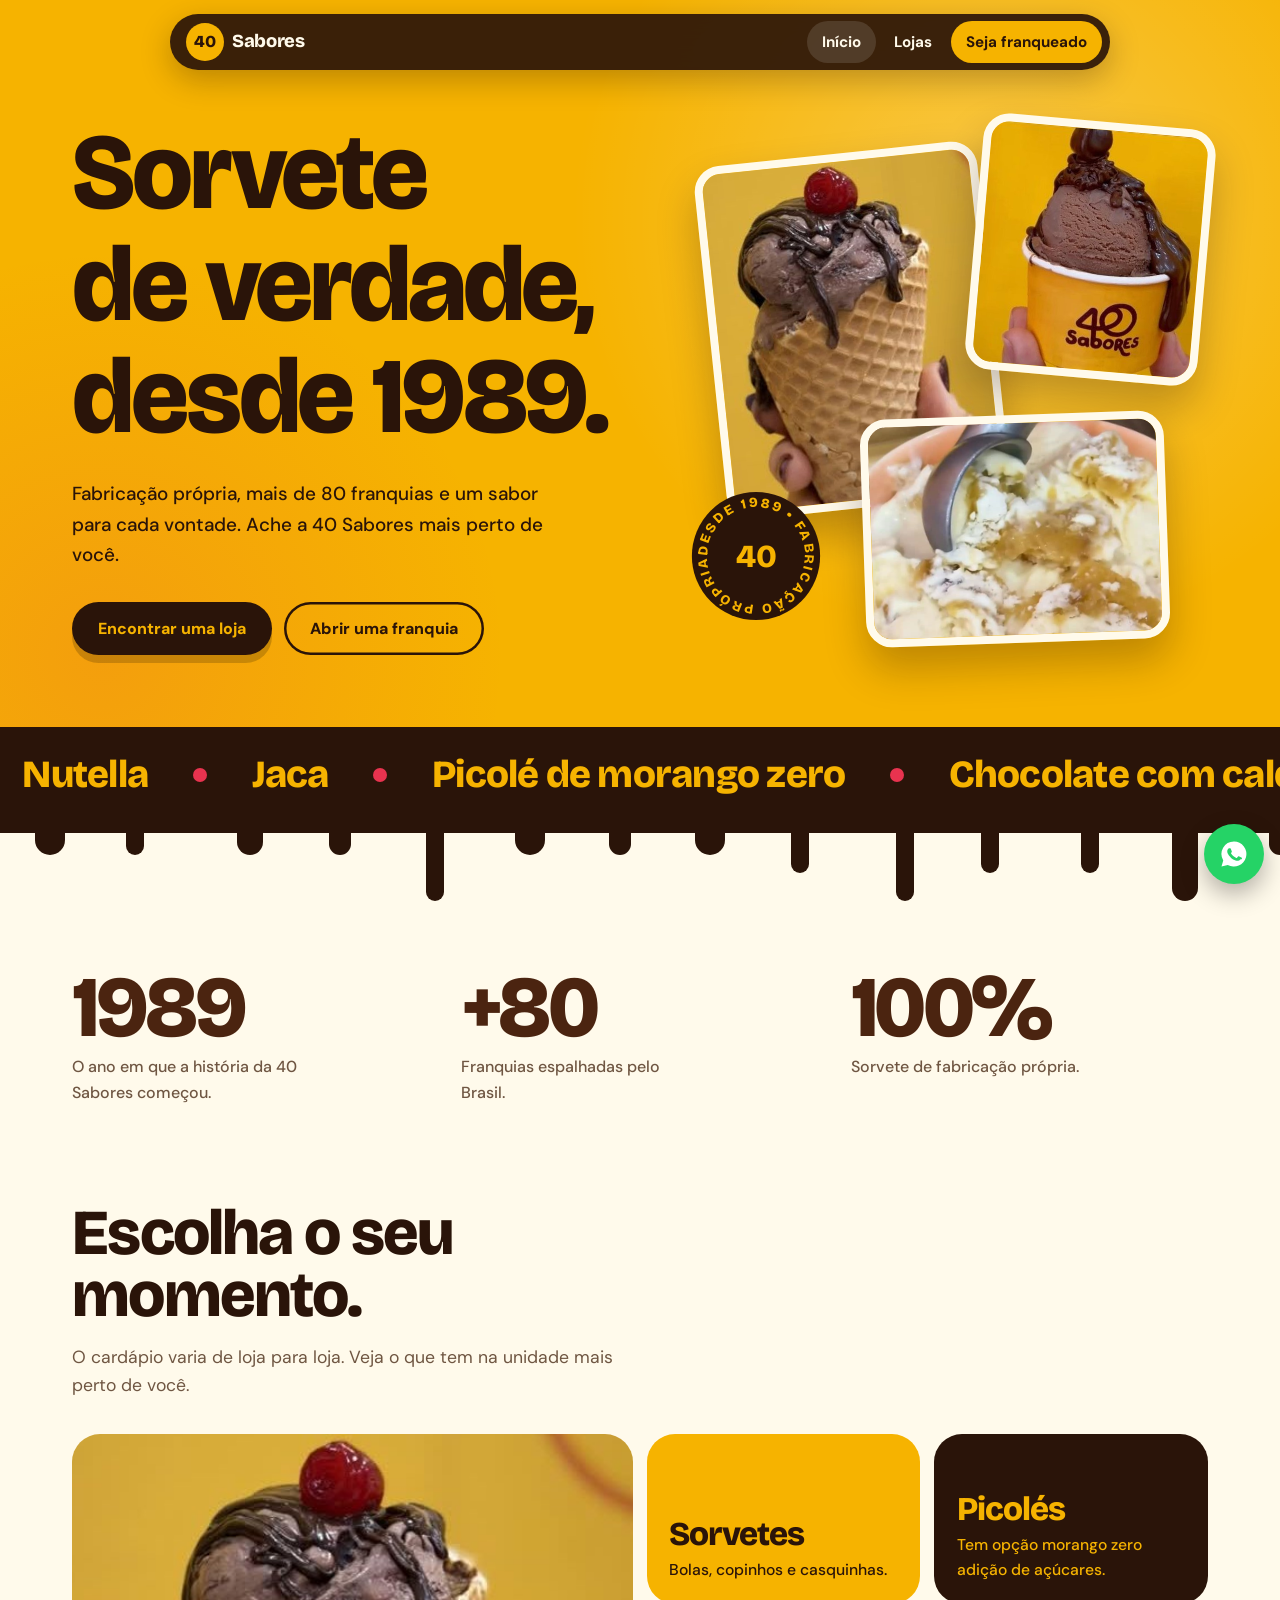
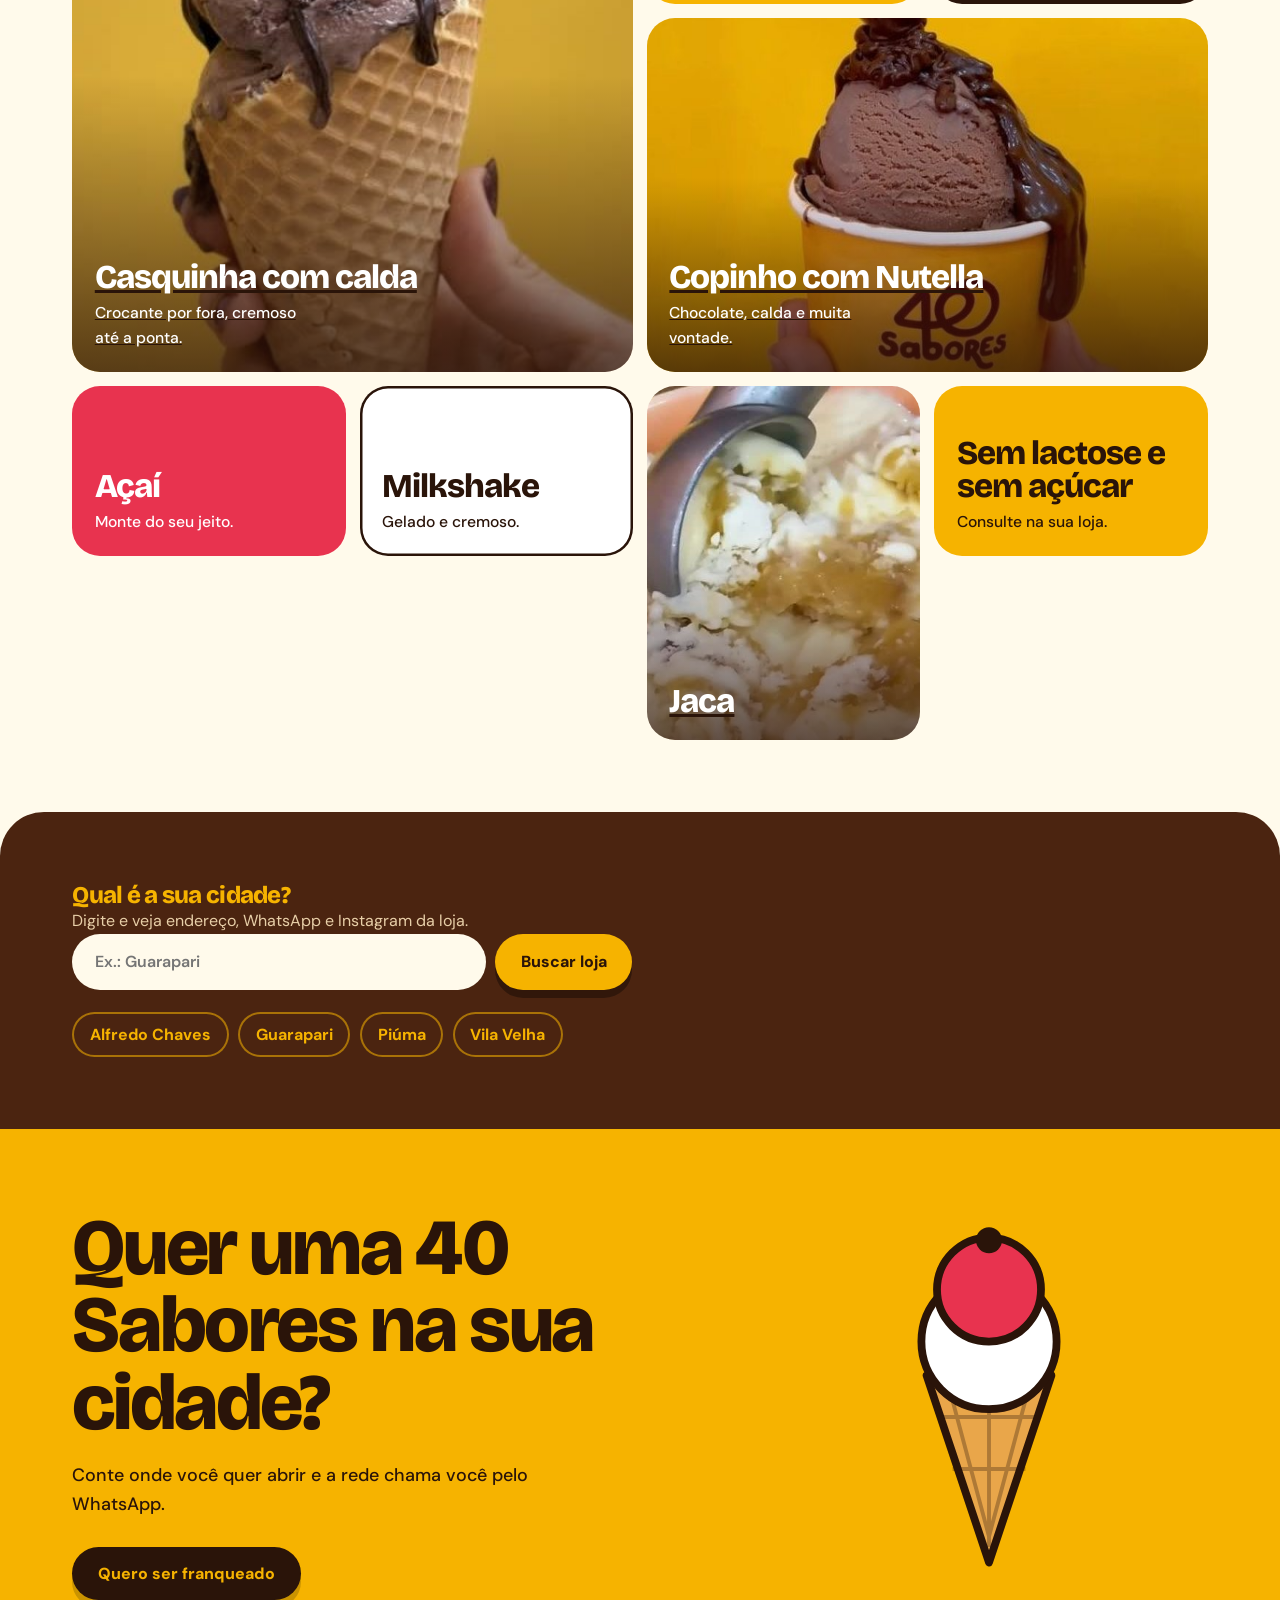
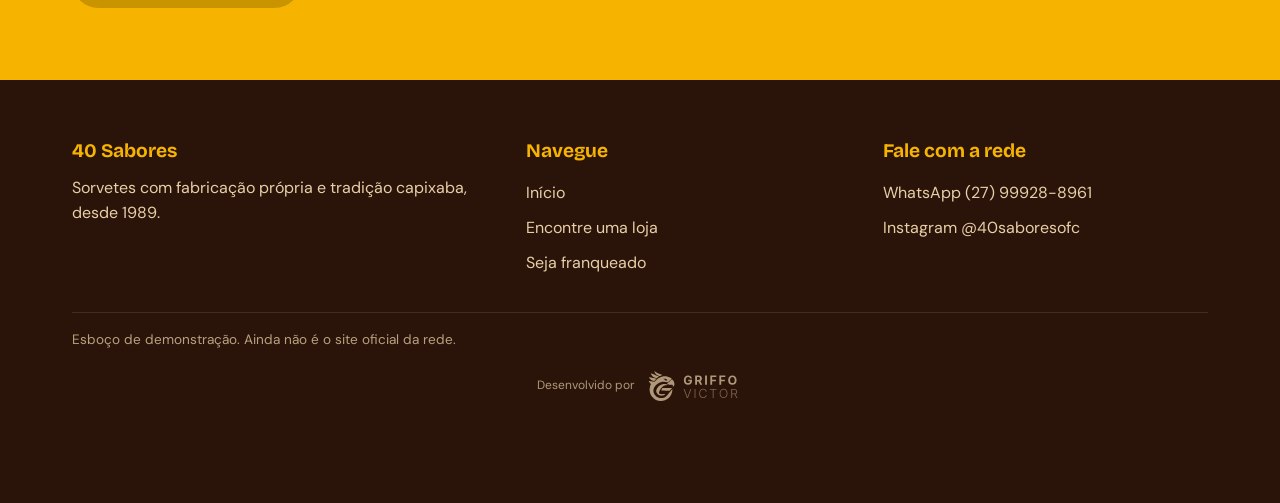
==== index.html @ 22e18270 "Add files via upload" ====
<!DOCTYPE html><html lang="pt-BR"><head><meta charset="utf-8"><meta name="viewport" content="width=device-width,initial-scale=1">
<title>40 Sabores — sorvete de verdade, desde 1989</title><meta name="description" content="40 Sabores: sorvete, picolé, açaí e milkshake com fabricação própria desde 1989. Mais de 80 franquias. Encontre a loja mais perto.">
<link rel="preconnect" href="https://fonts.googleapis.com"><link rel="preconnect" href="https://fonts.gstatic.com" crossorigin>
<link href="https://fonts.googleapis.com/css2?family=Bricolage+Grotesque:opsz,wght@12..96,700;12..96,800&family=DM+Sans:wght@400;500;700;800&display=swap" rel="stylesheet">
<link rel="stylesheet" href="estilo.css"></head><body>
<main>
<section class="hero"><div class="wrap">
 <div>
  <h1><span class="l"><span>Sorvete</span></span><span class="l"><span>de verdade,</span></span><span class="l"><span>desde 1989.</span></span></h1>
  <p class="l-sub">Fabricação própria, mais de 80 franquias e um sabor para cada vontade. Ache a 40 Sabores mais perto de você.</p>
  <div class="bt"><a class="btn b-esc" href="lojas.html">Encontrar uma loja</a><a class="btn b-lin" href="franqueado.html">Abrir uma franquia</a></div>
 </div>
 <div class="pilha">
  <figure class="pf pf1"><img src="foto-casquinha.jpg" alt="Casquinha com sorvete de chocolate, calda e cereja"></figure>
  <figure class="pf pf2"><img src="foto-copo.jpg" alt="Copinho 40 Sabores com sorvete de chocolate e calda" style="object-position:40% 50%"></figure>
  <figure class="pf pf3"><img src="foto-jaca.jpg" alt="Sorvete cremoso de jaca sendo servido"></figure>
  <div class="selo" aria-hidden="true"><svg viewBox="0 0 140 140"><defs><path id="c" d="M70 70m-52 0a52 52 0 1 1 104 0a52 52 0 1 1 -104 0"/></defs><circle cx="70" cy="70" r="68" fill="#2A1409"/><text font-family="Bricolage Grotesque,Arial Black,sans-serif" font-weight="800" font-size="14.5" fill="#F6B300" letter-spacing="2.2"><textPath href="#c">DESDE 1989 • FABRICAÇÃO PRÓPRIA •</textPath></text><text x="70" y="82" text-anchor="middle" font-family="Bricolage Grotesque,Arial Black,sans-serif" font-weight="800" font-size="34" fill="#F6B300">40</text></svg></div>
 </div>
</div></section>
<div class="faixa" aria-label="Alguns sabores e produtos"><div class="trilho" id="trilho"></div></div>
<div class="calda" aria-hidden="true"><svg viewBox="0 0 1440 96" preserveAspectRatio="xMidYMin slice"><rect width="1440" height="12" fill="#2A1409"/><g class="g" style="--i:0"><path d="M27 0h26v39a13 13 0 0 1 -26 0z" fill="#2A1409"/></g><g class="g" style="--i:1"><path d="M115 0h30v19a15 15 0 0 1 -30 0z" fill="#2A1409"/></g><g class="g" style="--i:2"><path d="M206 0h18v25a9 9 0 0 1 -18 0z" fill="#2A1409"/></g><g class="g" style="--i:3"><path d="M317 0h26v21a13 13 0 0 1 -26 0z" fill="#2A1409"/></g><g class="g" style="--i:4"><path d="M409 0h22v23a11 11 0 0 1 -22 0z" fill="#2A1409"/></g><g class="g" style="--i:0"><path d="M506 0h18v71a9 9 0 0 1 -18 0z" fill="#2A1409"/></g><g class="g" style="--i:1"><path d="M595 0h30v19a15 15 0 0 1 -30 0z" fill="#2A1409"/></g><g class="g" style="--i:2"><path d="M689 0h22v23a11 11 0 0 1 -22 0z" fill="#2A1409"/></g><g class="g" style="--i:3"><path d="M775 0h30v19a15 15 0 0 1 -30 0z" fill="#2A1409"/></g><g class="g" style="--i:4"><path d="M871 0h18v43a9 9 0 0 1 -18 0z" fill="#2A1409"/></g><g class="g" style="--i:0"><path d="M976 0h18v71a9 9 0 0 1 -18 0z" fill="#2A1409"/></g><g class="g" style="--i:1"><path d="M1061 0h18v43a9 9 0 0 1 -18 0z" fill="#2A1409"/></g><g class="g" style="--i:2"><path d="M1161 0h18v43a9 9 0 0 1 -18 0z" fill="#2A1409"/></g><g class="g" style="--i:3"><path d="M1252 0h26v67a13 13 0 0 1 -26 0z" fill="#2A1409"/></g><g class="g" style="--i:4"><path d="M1349 0h22v23a11 11 0 0 1 -22 0z" fill="#2A1409"/></g></svg></div>

<section class="numeros"><div class="wrap">
 <div class="num"><b>1989</b><p>O ano em que a história da 40 Sabores começou.</p></div>
 <div class="num"><b data-n="80" data-pre="+">+80</b><p>Franquias espalhadas pelo Brasil.</p></div>
 <div class="num"><b>100%</b><p>Sorvete de fabricação própria.</p></div>
</div></section>

<section class="sec"><div class="wrap"><h2>Escolha o seu momento.</h2><p class="intro">O cardápio varia de loja para loja. Veja o que tem na unidade mais perto de você.</p>
 <div class="mosaico">
  <a class="t t-a foto" href="lojas.html"><img src="foto-casquinha.jpg" alt="" loading="lazy"><h3>Casquinha com calda</h3><p>Crocante por fora, cremoso até a ponta.</p></a>
  <div class="t t-b"><h3>Sorvetes</h3><p>Bolas, copinhos e casquinhas.</p></div>
  <div class="t t-c"><h3>Picolés</h3><p>Tem opção morango zero adição de açúcares.</p></div>
  <a class="t t-d foto" href="lojas.html"><img src="foto-copo.jpg" alt="" loading="lazy" style="object-position:50% 60%"><h3>Copinho com Nutella</h3><p>Chocolate, calda e muita vontade.</p></a>
  <div class="t t-e"><h3>Açaí</h3><p>Monte do seu jeito.</p></div>
  <div class="t t-f"><h3>Milkshake</h3><p>Gelado e cremoso.</p></div>
  <a class="t t-g foto" href="lojas.html"><img src="foto-jaca.jpg" alt="" loading="lazy"><h3>Jaca</h3></a>
  <div class="t t-b"><h3>Sem lactose e sem açúcar</h3><p>Consulte na sua loja.</p></div>
 </div></div></section>

<section class="cidade"><div class="wrap"><h2>Qual é a sua cidade?</h2><p class="intro">Digite e veja endereço, WhatsApp e Instagram da loja.</p>
 <form class="busca" action="lojas.html" role="search"><label class="sr" for="q">Cidade</label><input id="q" name="q" type="search" placeholder="Ex.: Guarapari" autocomplete="off"><button class="btn b-gema" type="submit">Buscar loja</button></form>
 <div class="chips" id="chips"></div></div></section>

<section class="franq"><div class="wrap">
 <div><h2>Quer uma 40 Sabores na sua cidade?</h2><p>Conte onde você quer abrir e a rede chama você pelo WhatsApp.</p><a class="btn b-esc" href="franqueado.html">Quero ser franqueado</a></div>
 <div class="cone" id="cone"></div>
</div></section>
</main>
<script src="comum.js"></script><script>
montarLayout("inicio");efeitosHome();
const tr=document.getElementById("trilho");const bloco=SABORES.map(s=>"<span>"+s+"</span>").join("");tr.innerHTML=bloco+bloco;
document.getElementById("chips").innerHTML=[...new Set(LOJAS.map(l=>l.cidade))].map(c=>'<a href="lojas.html?q='+encodeURIComponent(c)+'">'+c+'</a>').join("");
document.getElementById("cone").innerHTML=CONE;
</script></body></html>
---- estilo.css ----
:root{--gema:#F6B300;--gema2:#FFD04D;--calda:#2A1409;--choc:#4B2410;--leite:#FFFAEB;--morango:#E8334F;--suave:#6f5642;--r:28px;
 --disp:"Bricolage Grotesque","Arial Black","Segoe UI",system-ui,sans-serif;--txt:"DM Sans","Segoe UI",system-ui,sans-serif}
*{box-sizing:border-box;margin:0;padding:0}
html{scroll-behavior:smooth}
body{font-family:var(--txt);color:var(--calda);background:var(--leite);line-height:1.6;-webkit-font-smoothing:antialiased;overflow-x:hidden}
img{display:block;max-width:100%}
a{color:inherit}
:focus-visible{outline:3px solid var(--morango);outline-offset:3px;border-radius:8px}
.wrap{max-width:1180px;margin:0 auto;padding:0 1.4rem}
.sr{position:absolute;left:-9999px}
h1,h2,h3{font-family:var(--disp);font-weight:800;line-height:.98;letter-spacing:-.03em}

/* ===== menu flutuante ===== */
.menu{position:fixed;z-index:80;top:14px;left:50%;transform:translateX(-50%);width:min(940px,calc(100% - 24px));
 display:flex;align-items:center;justify-content:space-between;gap:.8rem;padding:.45rem .5rem .45rem 1rem;border-radius:999px;
 background:rgba(42,20,9,.92);backdrop-filter:blur(10px);color:var(--leite);box-shadow:0 10px 30px rgba(42,20,9,.28);
 transition:padding .3s,background .3s,top .3s}
.menu.pequeno{top:8px;background:rgba(42,20,9,.97)}
.logo{display:flex;align-items:center;gap:.5rem;text-decoration:none;font-family:var(--disp);font-weight:800;font-size:1.15rem;letter-spacing:-.02em}
.logo .n{display:grid;place-items:center;width:38px;height:38px;border-radius:50%;background:var(--gema);color:var(--calda);font-size:1.05rem}
.menu nav{display:flex;align-items:center;gap:.2rem}
.menu nav a{text-decoration:none;font-weight:700;font-size:.95rem;padding:.55rem .95rem;border-radius:999px;transition:background .2s}
.menu nav a:hover,.menu nav a.on{background:rgba(255,255,255,.12)}
.menu nav a.cta{background:var(--gema);color:var(--calda)}
.menu nav a.cta:hover{background:var(--gema2)}

/* ===== botões ===== */
.btn{display:inline-flex;align-items:center;justify-content:center;gap:.5rem;min-height:52px;padding:.85rem 1.6rem;border-radius:999px;font-weight:800;text-decoration:none;border:0;cursor:pointer;font:inherit;font-weight:800;transition:transform .2s,box-shadow .2s,background .2s}
.btn:hover{transform:translateY(-3px)}
.b-esc{background:var(--calda);color:var(--gema);box-shadow:0 8px 0 rgba(0,0,0,.18)}
.b-esc:hover{box-shadow:0 11px 0 rgba(0,0,0,.18)}
.b-lin{background:transparent;color:var(--calda);box-shadow:inset 0 0 0 2.5px var(--calda)}
.b-lin:hover{background:var(--calda);color:var(--gema)}
.b-gema{background:var(--gema);color:var(--calda);box-shadow:0 8px 0 rgba(0,0,0,.35)}
.b-zap{background:#25D366;color:#053}

/* ===== hero ===== */
.hero{position:relative;background:var(--gema);padding:7.5rem 0 4.5rem;overflow:hidden;isolation:isolate}
.hero::before{content:"";position:absolute;inset:0;z-index:-1;background:
 radial-gradient(circle at 78% 30%,rgba(255,255,255,.28),transparent 38%),
 radial-gradient(circle at 8% 90%,rgba(232,51,79,.16),transparent 30%)}
.hero .wrap{display:grid;grid-template-columns:1.08fr .92fr;gap:2rem;align-items:center}
.hero h1{font-size:clamp(3rem,8.4vw,7rem);color:var(--calda)}
.hero h1 .l{display:block;overflow:hidden;padding-bottom:.06em}
.hero h1 .l span{display:block;transform:translateY(105%);animation:sobe .9s cubic-bezier(.2,.8,.2,1) forwards}
.hero h1 .l:nth-child(2) span{animation-delay:.12s}.hero h1 .l:nth-child(3) span{animation-delay:.24s}
@keyframes sobe{to{transform:none}}
.hero .l-sub{max-width:30rem;font-size:1.18rem;font-weight:500;margin:1.5rem 0 2rem;opacity:0;animation:surge .8s .7s forwards}
.hero .bt{display:flex;flex-wrap:wrap;gap:.8rem;opacity:0;animation:surge .8s .85s forwards}
@keyframes surge{from{opacity:0;transform:translateY(14px)}to{opacity:1;transform:none}}

.pilha{position:relative;aspect-ratio:1/1.05;width:100%;max-width:520px;margin-inline:auto}
.pf{position:absolute;margin:0;border-radius:26px;overflow:hidden;border:8px solid var(--leite);box-shadow:0 22px 40px rgba(42,20,9,.28);
 transform:translate(calc(var(--px,0)*var(--d)*1px),calc(var(--py,0)*var(--d)*1px)) rotate(var(--rot));animation:flutua 6s ease-in-out infinite;animation-delay:var(--dl)}
.pf img{width:100%;height:100%;object-fit:cover}
.pf1{--rot:-6deg;--d:10;--dl:0s;left:2%;top:6%;width:56%;aspect-ratio:4/5}
.pf2{--rot:5deg;--d:18;--dl:-2s;right:0;top:0;width:46%;aspect-ratio:1/1.1;z-index:2}
.pf3{--rot:-2deg;--d:26;--dl:-4s;right:8%;bottom:2%;width:60%;aspect-ratio:4/3;z-index:3}
@keyframes flutua{0%,100%{margin-top:0}50%{margin-top:-14px}}
.selo{position:absolute;left:-2%;bottom:6%;width:132px;height:132px;z-index:4;animation:gira 18s linear infinite}
.selo svg{width:100%;height:100%}
@keyframes gira{to{transform:rotate(360deg)}}

/* ===== faixa de sabores + calda ===== */
.faixa{position:relative;background:var(--calda);color:var(--gema);overflow:hidden;padding:1.1rem 0;z-index:2}
.trilho{display:flex;width:max-content;animation:corre 32s linear infinite}
.faixa:hover .trilho{animation-play-state:paused}
.trilho span{font-family:var(--disp);font-weight:800;font-size:clamp(1.6rem,3.4vw,2.4rem);letter-spacing:-.02em;white-space:nowrap;padding:0 1.4rem;display:flex;align-items:center;gap:2.8rem}
.trilho span::after{content:"";width:14px;height:14px;border-radius:50%;background:var(--morango);flex:none}
@keyframes corre{to{transform:translateX(-50%)}}
.calda{position:relative;height:96px;margin-top:-2px;z-index:1;overflow:hidden;pointer-events:none}
.calda svg{position:absolute;inset:0;width:100%;height:100%}
.calda .g{transform:translateY(-110%);animation:escorre 1.6s cubic-bezier(.3,.9,.3,1) forwards;animation-delay:calc(var(--i)*.16s + .9s)}
@keyframes escorre{to{transform:none}}

/* ===== números ===== */
.numeros{padding:3.2rem 0 1.5rem}
.numeros .wrap{display:grid;grid-template-columns:repeat(3,1fr);gap:2rem}
.num b{display:block;font-family:var(--disp);font-weight:800;font-size:clamp(3.2rem,7vw,5.4rem);line-height:.9;letter-spacing:-.04em;color:var(--choc)}
.num p{margin-top:.5rem;color:var(--suave);font-weight:500;max-width:15rem}

/* ===== mosaico ===== */
.sec{padding:4.5rem 0}
.sec h2{font-size:clamp(2.2rem,5.2vw,4rem);max-width:15ch}
.sec .intro{max-width:34rem;color:var(--suave);font-size:1.1rem;margin:1rem 0 2.2rem}
.mosaico{display:grid;grid-template-columns:repeat(4,1fr);grid-auto-rows:170px;gap:14px}
.t{position:relative;border-radius:var(--r);overflow:hidden;padding:1.4rem;display:flex;flex-direction:column;justify-content:flex-end;transition:transform .35s cubic-bezier(.2,.8,.2,1)}
.t:hover{transform:translateY(-6px) rotate(-.6deg)}
.t h3{font-size:clamp(1.5rem,2.6vw,2.1rem)}
.t p{font-weight:500;font-size:.98rem;margin-top:.4rem;max-width:20ch}
.t img{position:absolute;inset:0;width:100%;height:100%;object-fit:cover;transition:transform .8s cubic-bezier(.2,.8,.2,1)}
.t:hover img{transform:scale(1.07)}
.t.foto::after{content:"";position:absolute;inset:0;background:linear-gradient(to top,rgba(42,20,9,.72),transparent 55%)}
.t.foto h3,.t.foto p{position:relative;z-index:1;color:#fff}
.t-a{grid-column:span 2;grid-row:span 3}
.t-b{background:var(--gema)}
.t-c{background:var(--calda);color:var(--gema)}
.t-d{grid-column:span 2;grid-row:span 2}
.t-e{background:var(--morango);color:#fff}
.t-f{background:#fff;box-shadow:inset 0 0 0 2.5px var(--calda)}
.t-g{grid-row:span 2}

/* ===== cidade ===== */
.cidade{background:var(--choc);color:var(--leite);border-radius:44px 44px 0 0;padding:4.5rem 0}
.cidade h2{color:var(--gema)}
.cidade .intro{color:#e8cfa8}
.busca{display:flex;gap:.6rem;max-width:560px;flex-wrap:wrap}
.busca input{flex:1;min-width:220px;min-height:56px;border-radius:999px;border:0;padding:0 1.4rem;font:inherit;font-weight:600;background:var(--leite);color:var(--calda)}
.chips{display:flex;flex-wrap:wrap;gap:.6rem;margin-top:1.4rem}
.chips a{text-decoration:none;font-weight:700;padding:.6rem 1.1rem;border-radius:999px;box-shadow:inset 0 0 0 2px rgba(246,179,0,.55);color:var(--gema);transition:background .2s,color .2s}
.chips a:hover{background:var(--gema);color:var(--calda)}

/* ===== franquia ===== */
.franq{background:var(--gema);padding:5rem 0;position:relative;overflow:hidden}
.franq .wrap{display:grid;grid-template-columns:1.2fr .8fr;gap:2.5rem;align-items:center}
.franq h2{font-size:clamp(2.4rem,6.2vw,5rem);max-width:12ch}
.franq p{font-size:1.12rem;max-width:30rem;margin:1.2rem 0 1.8rem;font-weight:500}
.franq .cone{display:grid;place-items:center}
.franq .cone svg{width:min(260px,70%);animation:balanca 5s ease-in-out infinite;transform-origin:50% 100%}
@keyframes balanca{0%,100%{transform:rotate(-5deg)}50%{transform:rotate(5deg)}}

/* ===== páginas internas ===== */
.topo-pg{background:var(--gema);padding:8rem 0 3.5rem;position:relative}
.topo-pg h1{font-size:clamp(2.6rem,7vw,5.4rem);max-width:14ch}
.topo-pg p{margin-top:1rem;font-size:1.12rem;max-width:34rem;font-weight:500}
.lojas{display:grid;grid-template-columns:repeat(auto-fill,minmax(310px,1fr));gap:16px;padding:2.5rem 0 1rem}
.loja{background:#fff;border-radius:var(--r);padding:1.6rem;display:flex;flex-direction:column;gap:.55rem;position:relative;overflow:hidden;box-shadow:0 14px 30px rgba(42,20,9,.08);transition:transform .3s}
.loja:hover{transform:translateY(-5px)}
.loja::before{content:"";position:absolute;left:0;top:0;bottom:0;width:7px;background:var(--gema)}
.loja .cid{font-weight:800;font-size:.9rem;color:var(--morango)}
.loja h3{font-size:1.55rem}
.loja p{color:var(--suave);font-weight:500}
.loja .tag{align-self:flex-start;background:#fff1c2;border-radius:999px;padding:.2rem .8rem;font-size:.85rem;font-weight:700}
.loja .ac{display:flex;gap:.5rem;flex-wrap:wrap;margin-top:auto;padding-top:.8rem}
.loja .btn{min-height:46px;padding:.6rem 1.2rem;box-shadow:none}
.barra{background:var(--leite);position:sticky;top:0;z-index:5}
.vazio{padding:2rem 0;text-align:center;color:var(--suave);font-weight:600}
.nota{color:var(--suave);font-size:.9rem;padding:1rem 0 3rem}
.dois{display:grid;grid-template-columns:.9fr 1.1fr;min-height:100vh}
.dois .esq{background:var(--gema);padding:8rem 2rem 3rem max(1.4rem,calc((100vw - 1180px)/2 + 1.4rem));display:flex;flex-direction:column;justify-content:center}
.dois h1{font-size:clamp(2.6rem,6vw,4.8rem)}
.dois .esq p{margin-top:1.2rem;font-size:1.12rem;max-width:26rem;font-weight:500}
.dois .esq ul{margin-top:1.6rem;list-style:none;display:grid;gap:.6rem;font-weight:700}
.dois .esq li::before{content:"";display:inline-block;width:12px;height:12px;border-radius:50%;background:var(--calda);margin-right:.7rem}
.dois .dir{padding:8rem max(1.4rem,calc((100vw - 1180px)/2 + 1.4rem)) 3rem 3rem;display:flex;align-items:center}
form{display:grid;gap:1.1rem;width:100%;max-width:560px}
label{font-weight:700;font-size:.95rem;display:grid;gap:.4rem}
input,textarea,select{font:inherit;border:2px solid #e6d3a6;border-radius:16px;padding:.8rem 1rem;background:#fff;color:var(--calda);min-height:52px}
input:focus,textarea:focus,select:focus{outline:3px solid var(--gema);border-color:var(--calda)}
.ps{font-size:.9rem;color:var(--suave)}
.erro{color:#b00020;font-weight:700}

/* ===== rodapé ===== */
footer{background:var(--calda);color:#e8cfa8;padding:3.5rem 0 6rem}
footer .cols{display:grid;grid-template-columns:1.3fr 1fr 1fr;gap:2rem}
footer h4{font-family:var(--disp);color:var(--gema);font-size:1.2rem;margin-bottom:.5rem}
footer ul{list-style:none}
footer a{text-decoration:none;display:inline-block;padding:.3rem 0}
footer a:hover{color:var(--gema)}
footer .demo{margin-top:2rem;padding-top:1rem;border-top:1px solid rgba(255,255,255,.14);font-size:.85rem;opacity:.75}
.credito-dev{display:flex;justify-content:center;padding:14px 0 0;--griffo-tinta:#e8cfa8;--griffo-destaque:#e8cfa8}
.credito-dev a{display:inline-flex;align-items:center;gap:12px;font-size:12px;text-decoration:none;opacity:.7;transition:opacity .2s}
.credito-dev a:hover{opacity:1}
.credito-dev svg{display:block;height:32px;width:auto;flex:none}
.zapfix{position:fixed;right:16px;bottom:16px;width:60px;height:60px;border-radius:50%;background:#25D366;display:grid;place-items:center;box-shadow:0 10px 24px rgba(0,0,0,.3);z-index:70;transition:transform .2s}
.zapfix:hover{transform:scale(1.08)}

/* ===== mobile ===== */
@media(max-width:820px){
 .hero{padding:6.5rem 0 3rem}.hero .wrap{grid-template-columns:1fr}
 .pilha{max-width:380px}.selo{width:100px;height:100px}
 .numeros .wrap{grid-template-columns:1fr 1fr}.numeros .num:last-child{grid-column:span 2}
 .mosaico{grid-template-columns:1fr 1fr;grid-auto-rows:150px}.t-a{grid-column:span 2;grid-row:span 2}.t-d{grid-column:span 2;grid-row:span 2}.t-g{grid-row:span 1}
 .franq .wrap{grid-template-columns:1fr}.franq .cone{order:-1}.franq .cone svg{width:120px}
 .dois{grid-template-columns:1fr}.dois .esq{padding:7rem 1.4rem 2rem}.dois .dir{padding:2rem 1.4rem 3rem}
 footer .cols{grid-template-columns:1fr}
 .menu nav a:not(.cta):not(.on){display:none}
 .cidade{border-radius:30px 30px 0 0}
}
@media(prefers-reduced-motion:reduce){
 *,*::before,*::after{animation:none!important;transition:none!important}
 .hero h1 .l span{transform:none}.hero .l-sub,.hero .bt{opacity:1}.calda .g{transform:none}
}
.menu nav a{white-space:nowrap}
@media(max-width:820px){
 .mosaico{grid-auto-rows:minmax(150px,auto)}
 .t{padding:1.1rem}.t h3{font-size:1.35rem}.t p{font-size:.92rem;max-width:none}
 .t-a,.t-d{min-height:300px}.t-g{min-height:170px}
 .menu{padding-left:.7rem}.logo{font-size:1rem}.menu nav a{padding:.5rem .75rem;font-size:.9rem}
}
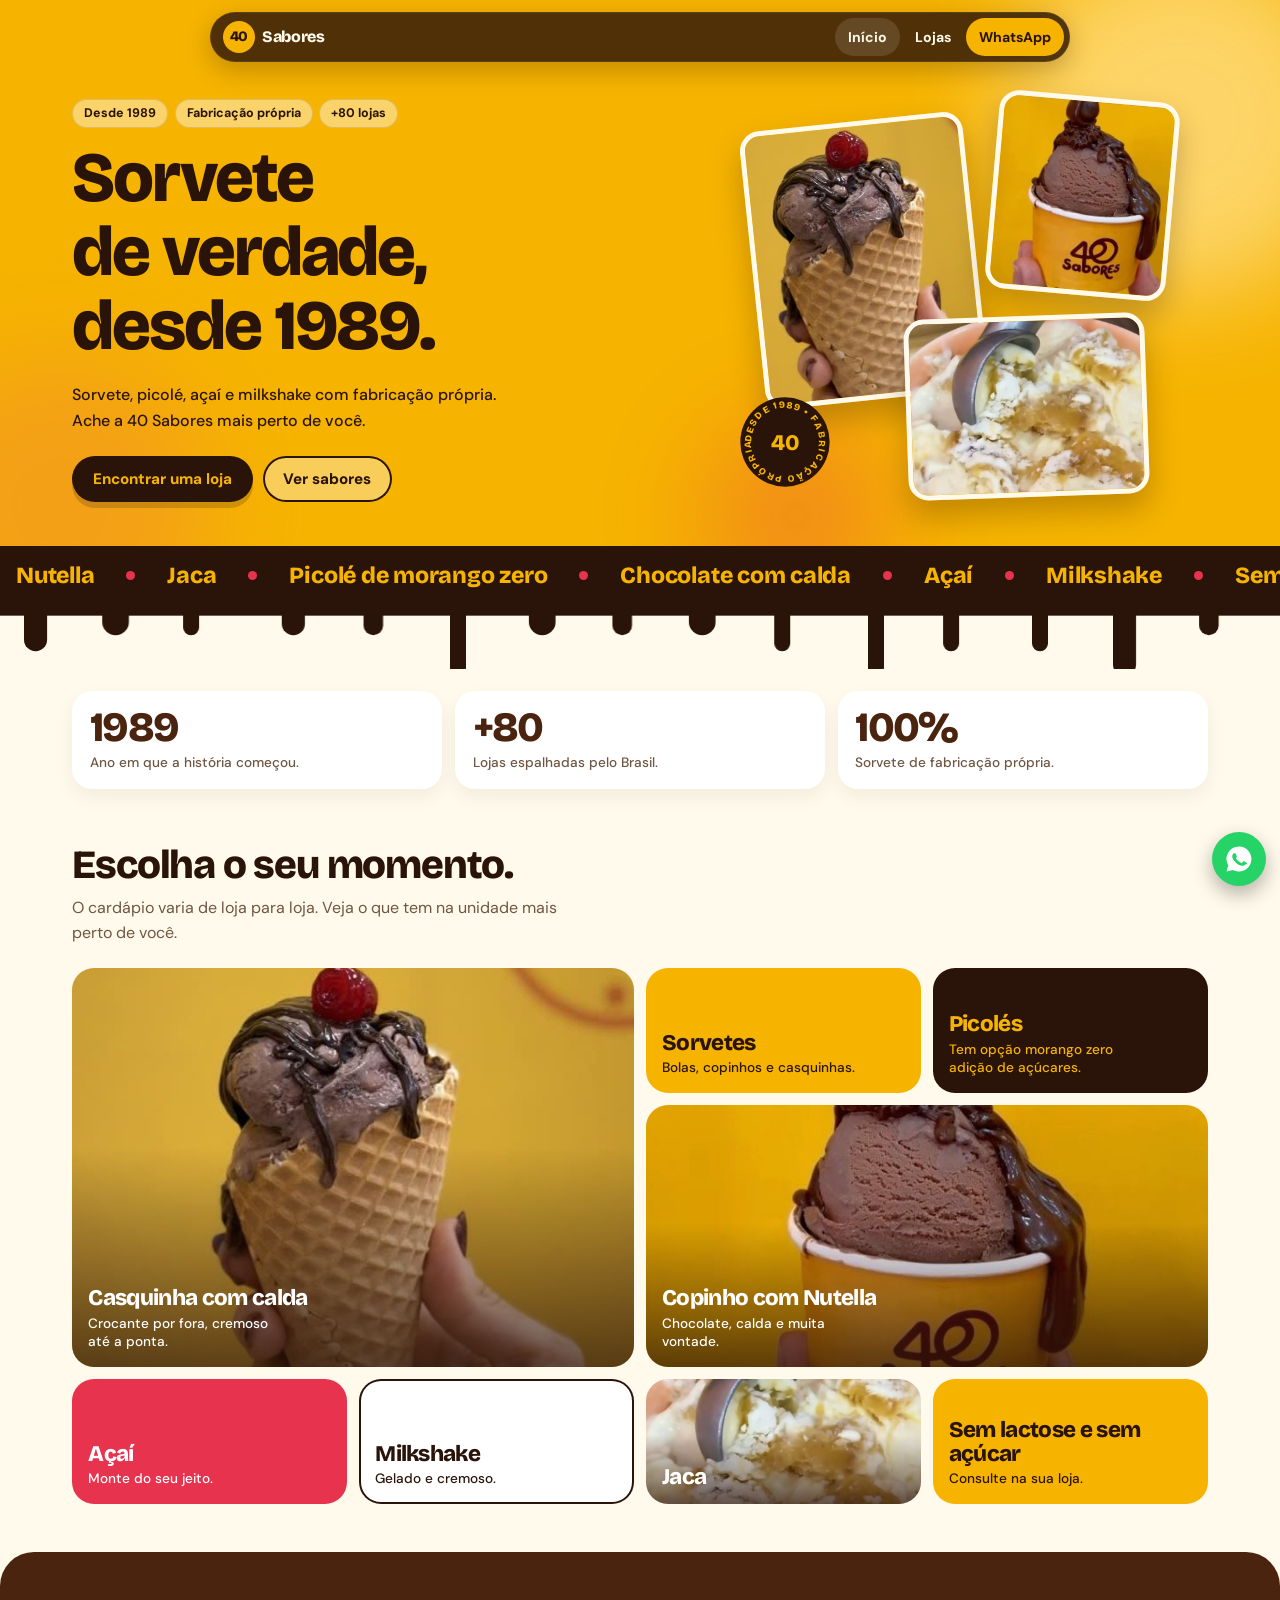
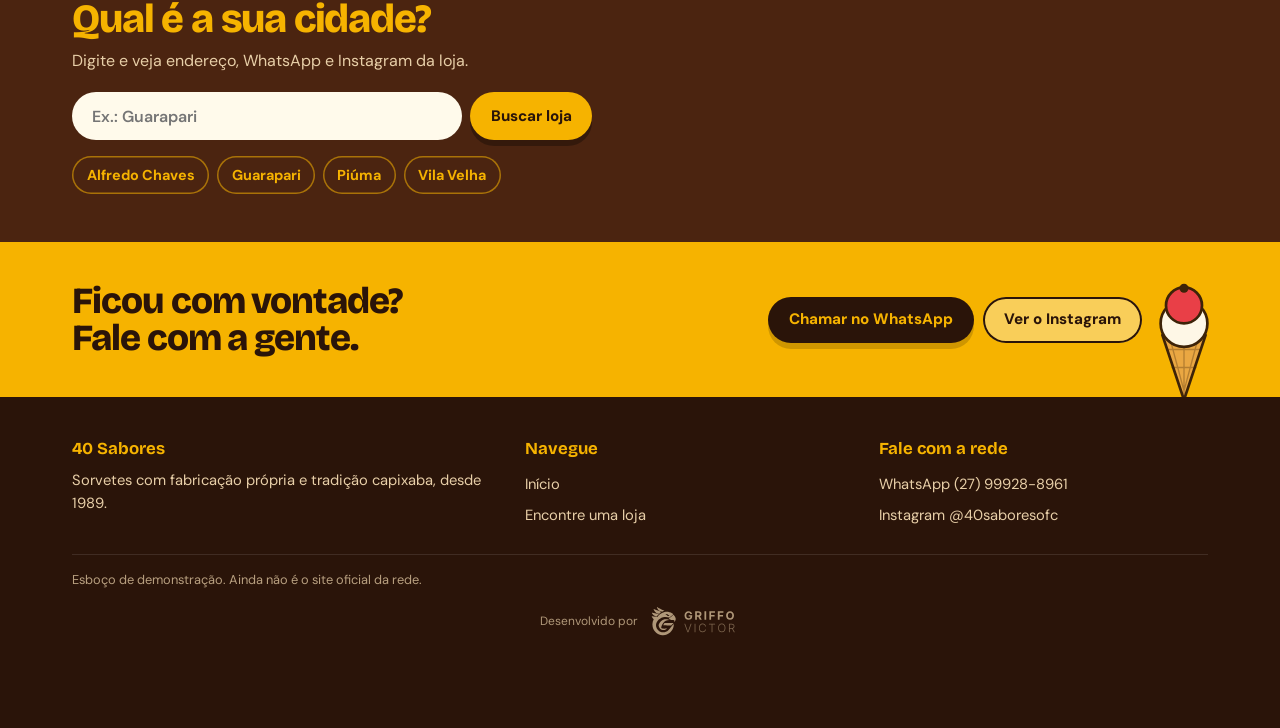
==== commit b82634c8: "Add files via upload" ====
--- a/index.html
+++ b/index.html
@@ -2,13 +2,14 @@
 <title>40 Sabores — sorvete de verdade, desde 1989</title><meta name="description" content="40 Sabores: sorvete, picolé, açaí e milkshake com fabricação própria desde 1989. Mais de 80 franquias. Encontre a loja mais perto.">
 <link rel="preconnect" href="https://fonts.googleapis.com"><link rel="preconnect" href="https://fonts.gstatic.com" crossorigin>
 <link href="https://fonts.googleapis.com/css2?family=Bricolage+Grotesque:opsz,wght@12..96,700;12..96,800&family=DM+Sans:wght@400;500;700;800&display=swap" rel="stylesheet">
-<link rel="stylesheet" href="estilo.css"></head><body>
+<link rel="stylesheet" href="estilo.css?v=4"></head><body>
 <main>
-<section class="hero"><div class="wrap">
+<section class="hero"><i class="luz a"></i><i class="luz b"></i><i class="luz c"></i><div class="wrap">
  <div>
+  <div class="chips-top"><span>Desde 1989</span><span>Fabricação própria</span><span>+80 lojas</span></div>
   <h1><span class="l"><span>Sorvete</span></span><span class="l"><span>de verdade,</span></span><span class="l"><span>desde 1989.</span></span></h1>
-  <p class="l-sub">Fabricação própria, mais de 80 franquias e um sabor para cada vontade. Ache a 40 Sabores mais perto de você.</p>
-  <div class="bt"><a class="btn b-esc" href="lojas.html">Encontrar uma loja</a><a class="btn b-lin" href="franqueado.html">Abrir uma franquia</a></div>
+  <p class="l-sub">Sorvete, picolé, açaí e milkshake com fabricação própria. Ache a 40 Sabores mais perto de você.</p>
+  <div class="bt"><a class="btn b-esc" href="lojas.html">Encontrar uma loja</a><a class="btn b-lin" href="#sabores">Ver sabores</a></div>
  </div>
  <div class="pilha">
   <figure class="pf pf1"><img src="foto-casquinha.jpg" alt="Casquinha com sorvete de chocolate, calda e cereja"></figure>
@@ -21,12 +22,12 @@
 <div class="calda" aria-hidden="true"><svg viewBox="0 0 1440 96" preserveAspectRatio="xMidYMin slice"><rect width="1440" height="12" fill="#2A1409"/><g class="g" style="--i:0"><path d="M27 0h26v39a13 13 0 0 1 -26 0z" fill="#2A1409"/></g><g class="g" style="--i:1"><path d="M115 0h30v19a15 15 0 0 1 -30 0z" fill="#2A1409"/></g><g class="g" style="--i:2"><path d="M206 0h18v25a9 9 0 0 1 -18 0z" fill="#2A1409"/></g><g class="g" style="--i:3"><path d="M317 0h26v21a13 13 0 0 1 -26 0z" fill="#2A1409"/></g><g class="g" style="--i:4"><path d="M409 0h22v23a11 11 0 0 1 -22 0z" fill="#2A1409"/></g><g class="g" style="--i:0"><path d="M506 0h18v71a9 9 0 0 1 -18 0z" fill="#2A1409"/></g><g class="g" style="--i:1"><path d="M595 0h30v19a15 15 0 0 1 -30 0z" fill="#2A1409"/></g><g class="g" style="--i:2"><path d="M689 0h22v23a11 11 0 0 1 -22 0z" fill="#2A1409"/></g><g class="g" style="--i:3"><path d="M775 0h30v19a15 15 0 0 1 -30 0z" fill="#2A1409"/></g><g class="g" style="--i:4"><path d="M871 0h18v43a9 9 0 0 1 -18 0z" fill="#2A1409"/></g><g class="g" style="--i:0"><path d="M976 0h18v71a9 9 0 0 1 -18 0z" fill="#2A1409"/></g><g class="g" style="--i:1"><path d="M1061 0h18v43a9 9 0 0 1 -18 0z" fill="#2A1409"/></g><g class="g" style="--i:2"><path d="M1161 0h18v43a9 9 0 0 1 -18 0z" fill="#2A1409"/></g><g class="g" style="--i:3"><path d="M1252 0h26v67a13 13 0 0 1 -26 0z" fill="#2A1409"/></g><g class="g" style="--i:4"><path d="M1349 0h22v23a11 11 0 0 1 -22 0z" fill="#2A1409"/></g></svg></div>
 
 <section class="numeros"><div class="wrap">
- <div class="num"><b>1989</b><p>O ano em que a história da 40 Sabores começou.</p></div>
- <div class="num"><b data-n="80" data-pre="+">+80</b><p>Franquias espalhadas pelo Brasil.</p></div>
+ <div class="num"><b>1989</b><p>Ano em que a história começou.</p></div>
+ <div class="num"><b data-n="80" data-pre="+">+80</b><p>Lojas espalhadas pelo Brasil.</p></div>
  <div class="num"><b>100%</b><p>Sorvete de fabricação própria.</p></div>
 </div></section>
 
-<section class="sec"><div class="wrap"><h2>Escolha o seu momento.</h2><p class="intro">O cardápio varia de loja para loja. Veja o que tem na unidade mais perto de você.</p>
+<section class="sec" id="sabores"><div class="wrap"><h2>Escolha o seu momento.</h2><p class="intro">O cardápio varia de loja para loja. Veja o que tem na unidade mais perto de você.</p>
  <div class="mosaico">
   <a class="t t-a foto" href="lojas.html"><img src="foto-casquinha.jpg" alt="" loading="lazy"><h3>Casquinha com calda</h3><p>Crocante por fora, cremoso até a ponta.</p></a>
   <div class="t t-b"><h3>Sorvetes</h3><p>Bolas, copinhos e casquinhas.</p></div>
@@ -42,12 +43,12 @@
  <form class="busca" action="lojas.html" role="search"><label class="sr" for="q">Cidade</label><input id="q" name="q" type="search" placeholder="Ex.: Guarapari" autocomplete="off"><button class="btn b-gema" type="submit">Buscar loja</button></form>
  <div class="chips" id="chips"></div></div></section>
 
-<section class="franq"><div class="wrap">
- <div><h2>Quer uma 40 Sabores na sua cidade?</h2><p>Conte onde você quer abrir e a rede chama você pelo WhatsApp.</p><a class="btn b-esc" href="franqueado.html">Quero ser franqueado</a></div>
- <div class="cone" id="cone"></div>
-</div></section>
+<section class="fale"><div class="wrap">
+ <h2>Ficou com vontade? Fale com a gente.</h2>
+ <div class="bt"><a class="btn b-esc" target="_blank" rel="noopener" href="https://wa.me/5527999288961?text=Ol%C3%A1%2C%2040%20Sabores!%20Vim%20pelo%20site.">Chamar no WhatsApp</a><a class="btn b-lin" target="_blank" rel="noopener" href="https://www.instagram.com/40saboresofc/">Ver o Instagram</a></div>
+ </div><div class="cone" id="cone"></div></section>
 </main>
-<script src="comum.js"></script><script>
+<script src="comum.js?v=4"></script><script>
 montarLayout("inicio");efeitosHome();
 const tr=document.getElementById("trilho");const bloco=SABORES.map(s=>"<span>"+s+"</span>").join("");tr.innerHTML=bloco+bloco;
 document.getElementById("chips").innerHTML=[...new Set(LOJAS.map(l=>l.cidade))].map(c=>'<a href="lojas.html?q='+encodeURIComponent(c)+'">'+c+'</a>').join("");
--- a/estilo.css
+++ b/estilo.css
@@ -2,6 +2,7 @@
  --disp:"Bricolage Grotesque","Arial Black","Segoe UI",system-ui,sans-serif;--txt:"DM Sans","Segoe UI",system-ui,sans-serif}
 *{box-sizing:border-box;margin:0;padding:0}
 html{scroll-behavior:smooth}
+html{font-size:15px}@media(min-width:900px){html{font-size:16px}}
 body{font-family:var(--txt);color:var(--calda);background:var(--leite);line-height:1.6;-webkit-font-smoothing:antialiased;overflow-x:hidden}
 img{display:block;max-width:100%}
 a{color:inherit}
@@ -11,180 +12,169 @@
 h1,h2,h3{font-family:var(--disp);font-weight:800;line-height:.98;letter-spacing:-.03em}
 
 /* ===== menu flutuante ===== */
-.menu{position:fixed;z-index:80;top:14px;left:50%;transform:translateX(-50%);width:min(940px,calc(100% - 24px));
- display:flex;align-items:center;justify-content:space-between;gap:.8rem;padding:.45rem .5rem .45rem 1rem;border-radius:999px;
- background:rgba(42,20,9,.92);backdrop-filter:blur(10px);color:var(--leite);box-shadow:0 10px 30px rgba(42,20,9,.28);
- transition:padding .3s,background .3s,top .3s}
-.menu.pequeno{top:8px;background:rgba(42,20,9,.97)}
-.logo{display:flex;align-items:center;gap:.5rem;text-decoration:none;font-family:var(--disp);font-weight:800;font-size:1.15rem;letter-spacing:-.02em}
-.logo .n{display:grid;place-items:center;width:38px;height:38px;border-radius:50%;background:var(--gema);color:var(--calda);font-size:1.05rem}
-.menu nav{display:flex;align-items:center;gap:.2rem}
-.menu nav a{text-decoration:none;font-weight:700;font-size:.95rem;padding:.55rem .95rem;border-radius:999px;transition:background .2s}
+.menu{position:fixed;z-index:80;top:12px;left:50%;transform:translateX(-50%);width:min(860px,calc(100% - 20px));
+ display:flex;align-items:center;justify-content:space-between;gap:.6rem;padding:.35rem .4rem .35rem .8rem;border-radius:999px;
+ background:rgba(42,20,9,.82);backdrop-filter:blur(14px) saturate(1.4);-webkit-backdrop-filter:blur(14px) saturate(1.4);color:var(--leite);
+ box-shadow:0 8px 24px rgba(42,20,9,.25),inset 0 0 0 1px rgba(255,255,255,.08);transition:top .3s,background .3s}
+.menu.pequeno{top:8px;background:rgba(42,20,9,.95)}
+.logo{display:flex;align-items:center;gap:.45rem;text-decoration:none;font-family:var(--disp);font-weight:800;font-size:1rem;letter-spacing:-.02em}
+.logo .n{display:grid;place-items:center;width:32px;height:32px;border-radius:50%;background:var(--gema);color:var(--calda);font-size:.9rem}
+.menu nav{display:flex;align-items:center;gap:.15rem}
+.menu nav a{text-decoration:none;font-weight:700;font-size:.88rem;padding:.5rem .8rem;border-radius:999px;transition:background .2s;white-space:nowrap}
 .menu nav a:hover,.menu nav a.on{background:rgba(255,255,255,.12)}
 .menu nav a.cta{background:var(--gema);color:var(--calda)}
 .menu nav a.cta:hover{background:var(--gema2)}
 
 /* ===== botões ===== */
-.btn{display:inline-flex;align-items:center;justify-content:center;gap:.5rem;min-height:52px;padding:.85rem 1.6rem;border-radius:999px;font-weight:800;text-decoration:none;border:0;cursor:pointer;font:inherit;font-weight:800;transition:transform .2s,box-shadow .2s,background .2s}
-.btn:hover{transform:translateY(-3px)}
-.b-esc{background:var(--calda);color:var(--gema);box-shadow:0 8px 0 rgba(0,0,0,.18)}
-.b-esc:hover{box-shadow:0 11px 0 rgba(0,0,0,.18)}
-.b-lin{background:transparent;color:var(--calda);box-shadow:inset 0 0 0 2.5px var(--calda)}
+.btn{display:inline-flex;align-items:center;justify-content:center;gap:.5rem;min-height:46px;padding:.65rem 1.3rem;border-radius:999px;font:inherit;font-weight:800;font-size:.95rem;text-decoration:none;border:0;cursor:pointer;transition:transform .2s,box-shadow .2s,background .2s}
+.btn:hover{transform:translateY(-2px)}
+.b-esc{background:var(--calda);color:var(--gema);box-shadow:0 6px 0 rgba(0,0,0,.16)}
+.b-lin{background:rgba(255,255,255,.35);color:var(--calda);box-shadow:inset 0 0 0 2px var(--calda)}
 .b-lin:hover{background:var(--calda);color:var(--gema)}
-.b-gema{background:var(--gema);color:var(--calda);box-shadow:0 8px 0 rgba(0,0,0,.35)}
+.b-gema{background:var(--gema);color:var(--calda);box-shadow:0 6px 0 rgba(0,0,0,.3)}
 .b-zap{background:#25D366;color:#053}
 
 /* ===== hero ===== */
-.hero{position:relative;background:var(--gema);padding:7.5rem 0 4.5rem;overflow:hidden;isolation:isolate}
-.hero::before{content:"";position:absolute;inset:0;z-index:-1;background:
- radial-gradient(circle at 78% 30%,rgba(255,255,255,.28),transparent 38%),
- radial-gradient(circle at 8% 90%,rgba(232,51,79,.16),transparent 30%)}
-.hero .wrap{display:grid;grid-template-columns:1.08fr .92fr;gap:2rem;align-items:center}
-.hero h1{font-size:clamp(3rem,8.4vw,7rem);color:var(--calda)}
-.hero h1 .l{display:block;overflow:hidden;padding-bottom:.06em}
+.hero{position:relative;background:var(--gema);padding:6rem 0 2.6rem;overflow:hidden;isolation:isolate}
+.hero .luz{position:absolute;z-index:-1;border-radius:50%;filter:blur(50px);opacity:.75;animation:deriva 14s ease-in-out infinite alternate}
+.luz.a{width:360px;height:360px;background:#FFE08A;right:-80px;top:-60px}
+.luz.b{width:300px;height:300px;background:#F29A1F;left:-90px;bottom:-110px;animation-delay:-5s}
+.luz.c{width:200px;height:200px;background:#E8334F;opacity:.28;right:30%;bottom:-70px;animation-delay:-9s}
+@keyframes deriva{to{transform:translate(40px,28px) scale(1.12)}}
+.hero .wrap{display:grid;grid-template-columns:1.1fr .9fr;gap:1.6rem;align-items:center}
+.chips-top{display:flex;gap:.4rem;flex-wrap:wrap;margin-bottom:1rem;opacity:0;animation:surge .7s .05s forwards}
+.chips-top span{font-size:.78rem;font-weight:700;padding:.3rem .75rem;border-radius:999px;background:rgba(255,255,255,.42);backdrop-filter:blur(6px);box-shadow:inset 0 0 0 1px rgba(42,20,9,.12)}
+.hero h1{font-size:clamp(2.3rem,5.6vw,4.4rem);color:var(--calda)}
+.hero h1 .l{display:block;overflow:hidden;padding-bottom:.07em}
 .hero h1 .l span{display:block;transform:translateY(105%);animation:sobe .9s cubic-bezier(.2,.8,.2,1) forwards}
-.hero h1 .l:nth-child(2) span{animation-delay:.12s}.hero h1 .l:nth-child(3) span{animation-delay:.24s}
+.hero h1 .l:nth-child(2) span{animation-delay:.1s}.hero h1 .l:nth-child(3) span{animation-delay:.2s}
 @keyframes sobe{to{transform:none}}
-.hero .l-sub{max-width:30rem;font-size:1.18rem;font-weight:500;margin:1.5rem 0 2rem;opacity:0;animation:surge .8s .7s forwards}
-.hero .bt{display:flex;flex-wrap:wrap;gap:.8rem;opacity:0;animation:surge .8s .85s forwards}
-@keyframes surge{from{opacity:0;transform:translateY(14px)}to{opacity:1;transform:none}}
+.hero .l-sub{max-width:27rem;font-size:1rem;font-weight:500;margin:1rem 0 1.4rem;opacity:0;animation:surge .8s .55s forwards}
+.hero .bt{display:flex;flex-wrap:wrap;gap:.6rem;opacity:0;animation:surge .8s .7s forwards}
+@keyframes surge{from{opacity:0;transform:translateY(12px)}to{opacity:1;transform:none}}
 
-.pilha{position:relative;aspect-ratio:1/1.05;width:100%;max-width:520px;margin-inline:auto}
-.pf{position:absolute;margin:0;border-radius:26px;overflow:hidden;border:8px solid var(--leite);box-shadow:0 22px 40px rgba(42,20,9,.28);
+.pilha{position:relative;aspect-ratio:1/.95;width:100%;max-width:430px;margin-inline:auto}
+.pf{position:absolute;margin:0;border-radius:20px;overflow:hidden;border:5px solid var(--leite);box-shadow:0 16px 30px rgba(42,20,9,.26);
  transform:translate(calc(var(--px,0)*var(--d)*1px),calc(var(--py,0)*var(--d)*1px)) rotate(var(--rot));animation:flutua 6s ease-in-out infinite;animation-delay:var(--dl)}
 .pf img{width:100%;height:100%;object-fit:cover}
-.pf1{--rot:-6deg;--d:10;--dl:0s;left:2%;top:6%;width:56%;aspect-ratio:4/5}
-.pf2{--rot:5deg;--d:18;--dl:-2s;right:0;top:0;width:46%;aspect-ratio:1/1.1;z-index:2}
-.pf3{--rot:-2deg;--d:26;--dl:-4s;right:8%;bottom:2%;width:60%;aspect-ratio:4/3;z-index:3}
-@keyframes flutua{0%,100%{margin-top:0}50%{margin-top:-14px}}
-.selo{position:absolute;left:-2%;bottom:6%;width:132px;height:132px;z-index:4;animation:gira 18s linear infinite}
+.pf1{--rot:-6deg;--d:10;--dl:0s;left:2%;top:6%;width:52%;aspect-ratio:4/5}
+.pf2{--rot:5deg;--d:18;--dl:-2s;right:0;top:0;width:42%;aspect-ratio:1/1.1;z-index:2}
+.pf3{--rot:-2deg;--d:26;--dl:-4s;right:6%;bottom:2%;width:56%;aspect-ratio:4/3;z-index:3}
+@keyframes flutua{0%,100%{margin-top:0}50%{margin-top:-10px}}
+.selo{position:absolute;left:-1%;bottom:4%;width:92px;height:92px;z-index:4;animation:gira 18s linear infinite}
 .selo svg{width:100%;height:100%}
 @keyframes gira{to{transform:rotate(360deg)}}
 
-/* ===== faixa de sabores + calda ===== */
-.faixa{position:relative;background:var(--calda);color:var(--gema);overflow:hidden;padding:1.1rem 0;z-index:2}
-.trilho{display:flex;width:max-content;animation:corre 32s linear infinite}
+/* ===== faixa + calda ===== */
+.faixa{position:relative;background:var(--calda);color:var(--gema);overflow:hidden;padding:.7rem 0;z-index:2}
+.trilho{display:flex;width:max-content;animation:corre 34s linear infinite}
 .faixa:hover .trilho{animation-play-state:paused}
-.trilho span{font-family:var(--disp);font-weight:800;font-size:clamp(1.6rem,3.4vw,2.4rem);letter-spacing:-.02em;white-space:nowrap;padding:0 1.4rem;display:flex;align-items:center;gap:2.8rem}
-.trilho span::after{content:"";width:14px;height:14px;border-radius:50%;background:var(--morango);flex:none}
+.trilho span{font-family:var(--disp);font-weight:800;font-size:clamp(1.05rem,2.2vw,1.45rem);letter-spacing:-.01em;white-space:nowrap;padding:0 1rem;display:flex;align-items:center;gap:2rem}
+.trilho span::after{content:"";width:9px;height:9px;border-radius:50%;background:var(--morango);flex:none}
 @keyframes corre{to{transform:translateX(-50%)}}
-.calda{position:relative;height:96px;margin-top:-2px;z-index:1;overflow:hidden;pointer-events:none}
+.calda{position:relative;height:64px;margin-top:-1px;z-index:1;overflow:hidden;pointer-events:none}
 .calda svg{position:absolute;inset:0;width:100%;height:100%}
-.calda .g{transform:translateY(-110%);animation:escorre 1.6s cubic-bezier(.3,.9,.3,1) forwards;animation-delay:calc(var(--i)*.16s + .9s)}
+.calda .g{transform:translateY(-110%);animation:escorre 1.5s cubic-bezier(.3,.9,.3,1) forwards;animation-delay:calc(var(--i)*.15s + .9s)}
 @keyframes escorre{to{transform:none}}
 
 /* ===== números ===== */
-.numeros{padding:3.2rem 0 1.5rem}
-.numeros .wrap{display:grid;grid-template-columns:repeat(3,1fr);gap:2rem}
-.num b{display:block;font-family:var(--disp);font-weight:800;font-size:clamp(3.2rem,7vw,5.4rem);line-height:.9;letter-spacing:-.04em;color:var(--choc)}
-.num p{margin-top:.5rem;color:var(--suave);font-weight:500;max-width:15rem}
+.numeros{padding:1.4rem 0 .6rem}
+.numeros .wrap{display:grid;grid-template-columns:repeat(3,1fr);gap:.8rem}
+.num{background:#fff;border-radius:20px;padding:1rem 1.1rem;box-shadow:0 8px 20px rgba(42,20,9,.06)}
+.num b{display:block;font-family:var(--disp);font-weight:800;font-size:clamp(1.7rem,4vw,2.6rem);line-height:1;letter-spacing:-.04em;color:var(--choc)}
+.num p{margin-top:.35rem;color:var(--suave);font-weight:500;font-size:.85rem;line-height:1.35}
 
 /* ===== mosaico ===== */
-.sec{padding:4.5rem 0}
-.sec h2{font-size:clamp(2.2rem,5.2vw,4rem);max-width:15ch}
-.sec .intro{max-width:34rem;color:var(--suave);font-size:1.1rem;margin:1rem 0 2.2rem}
-.mosaico{display:grid;grid-template-columns:repeat(4,1fr);grid-auto-rows:170px;gap:14px}
-.t{position:relative;border-radius:var(--r);overflow:hidden;padding:1.4rem;display:flex;flex-direction:column;justify-content:flex-end;transition:transform .35s cubic-bezier(.2,.8,.2,1)}
-.t:hover{transform:translateY(-6px) rotate(-.6deg)}
-.t h3{font-size:clamp(1.5rem,2.6vw,2.1rem)}
-.t p{font-weight:500;font-size:.98rem;margin-top:.4rem;max-width:20ch}
+.sec{padding:3rem 0}
+.sec h2{font-size:clamp(1.6rem,3.6vw,2.5rem);max-width:18ch}
+.sec .intro{max-width:32rem;color:var(--suave);font-size:1rem;margin:.6rem 0 1.4rem}
+.mosaico{display:grid;grid-template-columns:repeat(4,1fr);grid-auto-rows:125px;gap:12px}
+.t{position:relative;border-radius:22px;overflow:hidden;padding:1rem;display:flex;flex-direction:column;justify-content:flex-end;text-decoration:none;
+ transition:transform .35s cubic-bezier(.2,.8,.2,1),opacity .6s,box-shadow .3s}
+.t:hover{transform:translateY(-4px);box-shadow:0 14px 26px rgba(42,20,9,.18)}
+.t h3{font-size:clamp(1.05rem,1.8vw,1.4rem);line-height:1.05}
+.t p{font-weight:500;font-size:.85rem;margin-top:.3rem;line-height:1.35;max-width:22ch}
 .t img{position:absolute;inset:0;width:100%;height:100%;object-fit:cover;transition:transform .8s cubic-bezier(.2,.8,.2,1)}
 .t:hover img{transform:scale(1.07)}
-.t.foto::after{content:"";position:absolute;inset:0;background:linear-gradient(to top,rgba(42,20,9,.72),transparent 55%)}
+.t.foto::after{content:"";position:absolute;inset:0;background:linear-gradient(to top,rgba(42,20,9,.7),transparent 55%)}
 .t.foto h3,.t.foto p{position:relative;z-index:1;color:#fff}
-.t-a{grid-column:span 2;grid-row:span 3}
-.t-b{background:var(--gema)}
-.t-c{background:var(--calda);color:var(--gema)}
-.t-d{grid-column:span 2;grid-row:span 2}
-.t-e{background:var(--morango);color:#fff}
-.t-f{background:#fff;box-shadow:inset 0 0 0 2.5px var(--calda)}
-.t-g{grid-row:span 2}
+.t-a{grid-column:span 2;grid-row:span 3}.t-b{background:var(--gema)}.t-c{background:var(--calda);color:var(--gema)}
+.t-d{grid-column:span 2;grid-row:span 2}.t-e{background:var(--morango);color:#fff}.t-f{background:#fff;box-shadow:inset 0 0 0 2px var(--calda)}
+.t-g{grid-row:span 1}
+.js .t{opacity:0;transform:translateY(20px) scale(.96)}
+.js .t.in{opacity:1;transform:none;transition-delay:calc(var(--k,0)*70ms),calc(var(--k,0)*70ms),0s,0s}
+.js .t.in:hover{transition-delay:0s;transform:translateY(-4px)}
 
 /* ===== cidade ===== */
-.cidade{background:var(--choc);color:var(--leite);border-radius:44px 44px 0 0;padding:4.5rem 0}
-.cidade h2{color:var(--gema)}
-.cidade .intro{color:#e8cfa8}
-.busca{display:flex;gap:.6rem;max-width:560px;flex-wrap:wrap}
-.busca input{flex:1;min-width:220px;min-height:56px;border-radius:999px;border:0;padding:0 1.4rem;font:inherit;font-weight:600;background:var(--leite);color:var(--calda)}
-.chips{display:flex;flex-wrap:wrap;gap:.6rem;margin-top:1.4rem}
-.chips a{text-decoration:none;font-weight:700;padding:.6rem 1.1rem;border-radius:999px;box-shadow:inset 0 0 0 2px rgba(246,179,0,.55);color:var(--gema);transition:background .2s,color .2s}
+.cidade{background:var(--choc);color:var(--leite);border-radius:34px 34px 0 0;padding:3rem 0}
+.cidade h2{color:var(--gema);font-size:clamp(1.6rem,3.6vw,2.5rem)}
+.cidade .intro{color:#e8cfa8;margin:.5rem 0 1.2rem}
+.busca{display:flex;gap:.5rem;max-width:520px;flex-wrap:wrap}
+.busca input{flex:1;min-width:200px;min-height:48px;border-radius:999px;border:0;padding:0 1.2rem;font:inherit;font-weight:600;background:var(--leite);color:var(--calda)}
+.chips{display:flex;flex-wrap:wrap;gap:.5rem;margin-top:1rem}
+.chips a{text-decoration:none;font-weight:700;font-size:.9rem;padding:.45rem .9rem;border-radius:999px;box-shadow:inset 0 0 0 1.5px rgba(246,179,0,.55);color:var(--gema);transition:background .2s,color .2s}
 .chips a:hover{background:var(--gema);color:var(--calda)}
 
-/* ===== franquia ===== */
-.franq{background:var(--gema);padding:5rem 0;position:relative;overflow:hidden}
-.franq .wrap{display:grid;grid-template-columns:1.2fr .8fr;gap:2.5rem;align-items:center}
-.franq h2{font-size:clamp(2.4rem,6.2vw,5rem);max-width:12ch}
-.franq p{font-size:1.12rem;max-width:30rem;margin:1.2rem 0 1.8rem;font-weight:500}
-.franq .cone{display:grid;place-items:center}
-.franq .cone svg{width:min(260px,70%);animation:balanca 5s ease-in-out infinite;transform-origin:50% 100%}
-@keyframes balanca{0%,100%{transform:rotate(-5deg)}50%{transform:rotate(5deg)}}
+/* ===== fecho ===== */
+.fale{background:var(--gema);padding:2.6rem 0;position:relative;overflow:hidden}
+.fale .wrap{display:flex;align-items:center;justify-content:space-between;gap:1.4rem;flex-wrap:wrap}
+.fale h2{font-size:clamp(1.5rem,3.4vw,2.3rem);max-width:16ch}
+.fale .bt{display:flex;gap:.6rem;flex-wrap:wrap}
+.fale .cone{position:absolute;right:4%;bottom:-18px;width:90px;opacity:.9;animation:balanca 5s ease-in-out infinite;transform-origin:50% 100%}
+@keyframes balanca{0%,100%{transform:rotate(-6deg)}50%{transform:rotate(6deg)}}
 
 /* ===== páginas internas ===== */
-.topo-pg{background:var(--gema);padding:8rem 0 3.5rem;position:relative}
-.topo-pg h1{font-size:clamp(2.6rem,7vw,5.4rem);max-width:14ch}
-.topo-pg p{margin-top:1rem;font-size:1.12rem;max-width:34rem;font-weight:500}
-.lojas{display:grid;grid-template-columns:repeat(auto-fill,minmax(310px,1fr));gap:16px;padding:2.5rem 0 1rem}
-.loja{background:#fff;border-radius:var(--r);padding:1.6rem;display:flex;flex-direction:column;gap:.55rem;position:relative;overflow:hidden;box-shadow:0 14px 30px rgba(42,20,9,.08);transition:transform .3s}
-.loja:hover{transform:translateY(-5px)}
-.loja::before{content:"";position:absolute;left:0;top:0;bottom:0;width:7px;background:var(--gema)}
-.loja .cid{font-weight:800;font-size:.9rem;color:var(--morango)}
-.loja h3{font-size:1.55rem}
-.loja p{color:var(--suave);font-weight:500}
-.loja .tag{align-self:flex-start;background:#fff1c2;border-radius:999px;padding:.2rem .8rem;font-size:.85rem;font-weight:700}
-.loja .ac{display:flex;gap:.5rem;flex-wrap:wrap;margin-top:auto;padding-top:.8rem}
-.loja .btn{min-height:46px;padding:.6rem 1.2rem;box-shadow:none}
+.topo-pg{background:var(--gema);padding:6.2rem 0 2rem;position:relative}
+.topo-pg h1{font-size:clamp(2rem,5vw,3.6rem);max-width:16ch}
+.topo-pg p{margin-top:.6rem;font-size:1rem;max-width:30rem;font-weight:500}
+.lojas{display:grid;grid-template-columns:repeat(auto-fill,minmax(280px,1fr));gap:12px;padding:1.6rem 0 .6rem}
+.loja{background:#fff;border-radius:22px;padding:1.2rem 1.2rem 1.2rem 1.5rem;display:flex;flex-direction:column;gap:.4rem;position:relative;overflow:hidden;box-shadow:0 10px 24px rgba(42,20,9,.07);transition:transform .3s}
+.loja:hover{transform:translateY(-4px)}
+.loja::before{content:"";position:absolute;left:0;top:0;bottom:0;width:6px;background:var(--gema)}
+.loja .cid{font-weight:800;font-size:.8rem;color:var(--morango)}
+.loja h3{font-size:1.2rem}
+.loja p{color:var(--suave);font-weight:500;font-size:.92rem}
+.loja .tag{align-self:flex-start;background:#fff1c2;border-radius:999px;padding:.15rem .7rem;font-size:.78rem;font-weight:700}
+.loja .ac{display:flex;gap:.5rem;flex-wrap:wrap;margin-top:auto;padding-top:.6rem}
+.loja .btn{min-height:42px;padding:.5rem 1rem;box-shadow:none;font-size:.9rem}
 .barra{background:var(--leite);position:sticky;top:0;z-index:5}
-.vazio{padding:2rem 0;text-align:center;color:var(--suave);font-weight:600}
-.nota{color:var(--suave);font-size:.9rem;padding:1rem 0 3rem}
-.dois{display:grid;grid-template-columns:.9fr 1.1fr;min-height:100vh}
-.dois .esq{background:var(--gema);padding:8rem 2rem 3rem max(1.4rem,calc((100vw - 1180px)/2 + 1.4rem));display:flex;flex-direction:column;justify-content:center}
-.dois h1{font-size:clamp(2.6rem,6vw,4.8rem)}
-.dois .esq p{margin-top:1.2rem;font-size:1.12rem;max-width:26rem;font-weight:500}
-.dois .esq ul{margin-top:1.6rem;list-style:none;display:grid;gap:.6rem;font-weight:700}
-.dois .esq li::before{content:"";display:inline-block;width:12px;height:12px;border-radius:50%;background:var(--calda);margin-right:.7rem}
-.dois .dir{padding:8rem max(1.4rem,calc((100vw - 1180px)/2 + 1.4rem)) 3rem 3rem;display:flex;align-items:center}
-form{display:grid;gap:1.1rem;width:100%;max-width:560px}
-label{font-weight:700;font-size:.95rem;display:grid;gap:.4rem}
-input,textarea,select{font:inherit;border:2px solid #e6d3a6;border-radius:16px;padding:.8rem 1rem;background:#fff;color:var(--calda);min-height:52px}
-input:focus,textarea:focus,select:focus{outline:3px solid var(--gema);border-color:var(--calda)}
-.ps{font-size:.9rem;color:var(--suave)}
-.erro{color:#b00020;font-weight:700}
+.vazio{padding:1.5rem 0;text-align:center;color:var(--suave);font-weight:600}
+.nota{color:var(--suave);font-size:.85rem;padding:.8rem 0 2.4rem}
+.ps{font-size:.85rem;color:var(--suave)}
 
 /* ===== rodapé ===== */
-footer{background:var(--calda);color:#e8cfa8;padding:3.5rem 0 6rem}
-footer .cols{display:grid;grid-template-columns:1.3fr 1fr 1fr;gap:2rem}
-footer h4{font-family:var(--disp);color:var(--gema);font-size:1.2rem;margin-bottom:.5rem}
+footer{background:var(--calda);color:#e8cfa8;padding:2.4rem 0 5.5rem;font-size:.92rem}
+footer .cols{display:grid;grid-template-columns:1.3fr 1fr 1fr;gap:1.6rem}
+footer h4{font-family:var(--disp);color:var(--gema);font-size:1.05rem;margin-bottom:.4rem}
 footer ul{list-style:none}
-footer a{text-decoration:none;display:inline-block;padding:.3rem 0}
+footer a{text-decoration:none;display:inline-block;padding:.25rem 0}
 footer a:hover{color:var(--gema)}
-footer .demo{margin-top:2rem;padding-top:1rem;border-top:1px solid rgba(255,255,255,.14);font-size:.85rem;opacity:.75}
-.credito-dev{display:flex;justify-content:center;padding:14px 0 0;--griffo-tinta:#e8cfa8;--griffo-destaque:#e8cfa8}
+footer .demo{margin-top:1.4rem;padding-top:.9rem;border-top:1px solid rgba(255,255,255,.14);font-size:.8rem;opacity:.75}
+.credito-dev{display:flex;justify-content:center;padding:12px 0 0;--griffo-tinta:#e8cfa8;--griffo-destaque:#e8cfa8}
 .credito-dev a{display:inline-flex;align-items:center;gap:12px;font-size:12px;text-decoration:none;opacity:.7;transition:opacity .2s}
 .credito-dev a:hover{opacity:1}
-.credito-dev svg{display:block;height:32px;width:auto;flex:none}
-.zapfix{position:fixed;right:16px;bottom:16px;width:60px;height:60px;border-radius:50%;background:#25D366;display:grid;place-items:center;box-shadow:0 10px 24px rgba(0,0,0,.3);z-index:70;transition:transform .2s}
+.credito-dev svg{display:block;height:30px;width:auto;flex:none}
+.zapfix{position:fixed;right:14px;bottom:14px;width:54px;height:54px;border-radius:50%;background:#25D366;display:grid;place-items:center;box-shadow:0 8px 20px rgba(0,0,0,.3);z-index:70;transition:transform .2s}
 .zapfix:hover{transform:scale(1.08)}
 
 /* ===== mobile ===== */
 @media(max-width:820px){
- .hero{padding:6.5rem 0 3rem}.hero .wrap{grid-template-columns:1fr}
- .pilha{max-width:380px}.selo{width:100px;height:100px}
- .numeros .wrap{grid-template-columns:1fr 1fr}.numeros .num:last-child{grid-column:span 2}
- .mosaico{grid-template-columns:1fr 1fr;grid-auto-rows:150px}.t-a{grid-column:span 2;grid-row:span 2}.t-d{grid-column:span 2;grid-row:span 2}.t-g{grid-row:span 1}
- .franq .wrap{grid-template-columns:1fr}.franq .cone{order:-1}.franq .cone svg{width:120px}
- .dois{grid-template-columns:1fr}.dois .esq{padding:7rem 1.4rem 2rem}.dois .dir{padding:2rem 1.4rem 3rem}
+ .hero{padding:5.2rem 0 2rem}.hero .wrap{grid-template-columns:1fr;gap:1.2rem}
+ .pilha{max-width:320px}.selo{width:76px;height:76px}
+ .luz.a{width:240px;height:240px}.luz.b{width:220px;height:220px}
+ .numeros .wrap{gap:.5rem}.num{padding:.8rem .8rem}.num p{font-size:.75rem}
+ .mosaico{grid-template-columns:1fr 1fr;grid-auto-rows:112px;gap:10px}
+ .t-a{grid-column:span 2;grid-row:span 2}.t-d{grid-column:span 2;grid-row:span 2}.t-g{grid-row:span 1}
+ .t{padding:.85rem;border-radius:18px}.t p{font-size:.78rem}
+ .fale .cone{width:64px;right:3%}
  footer .cols{grid-template-columns:1fr}
  .menu nav a:not(.cta):not(.on){display:none}
- .cidade{border-radius:30px 30px 0 0}
+ .cidade{border-radius:26px 26px 0 0}
 }
 @media(prefers-reduced-motion:reduce){
  *,*::before,*::after{animation:none!important;transition:none!important}
- .hero h1 .l span{transform:none}.hero .l-sub,.hero .bt{opacity:1}.calda .g{transform:none}
+ .hero h1 .l span{transform:none}.hero .l-sub,.hero .bt,.chips-top{opacity:1}.calda .g{transform:none}
+ .js .t{opacity:1;transform:none}
 }
-.menu nav a{white-space:nowrap}
-@media(max-width:820px){
- .mosaico{grid-auto-rows:minmax(150px,auto)}
- .t{padding:1.1rem}.t h3{font-size:1.35rem}.t p{font-size:.92rem;max-width:none}
- .t-a,.t-d{min-height:300px}.t-g{min-height:170px}
- .menu{padding-left:.7rem}.logo{font-size:1rem}.menu nav a{padding:.5rem .75rem;font-size:.9rem}
-}
+.fale .wrap{padding-right:5.5rem}
+@media(max-width:820px){.fale .wrap{padding-right:4.6rem}}
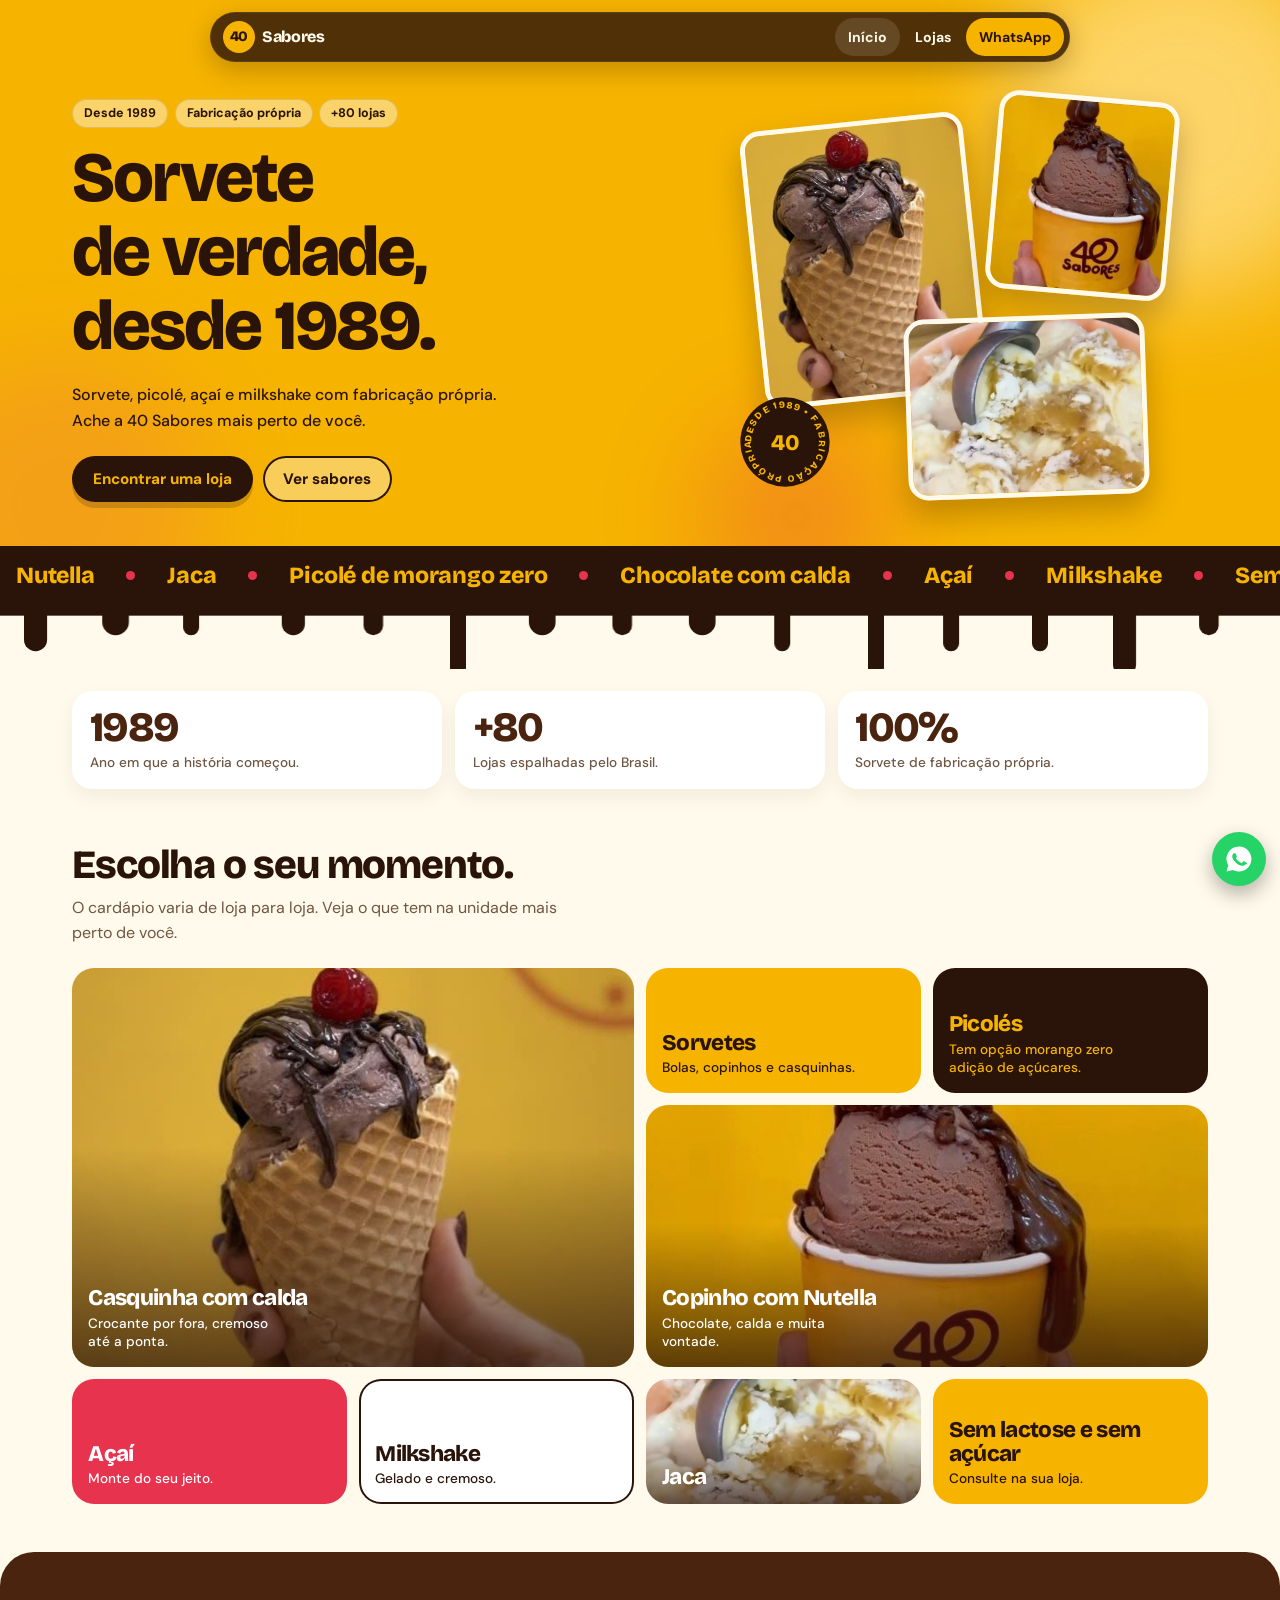
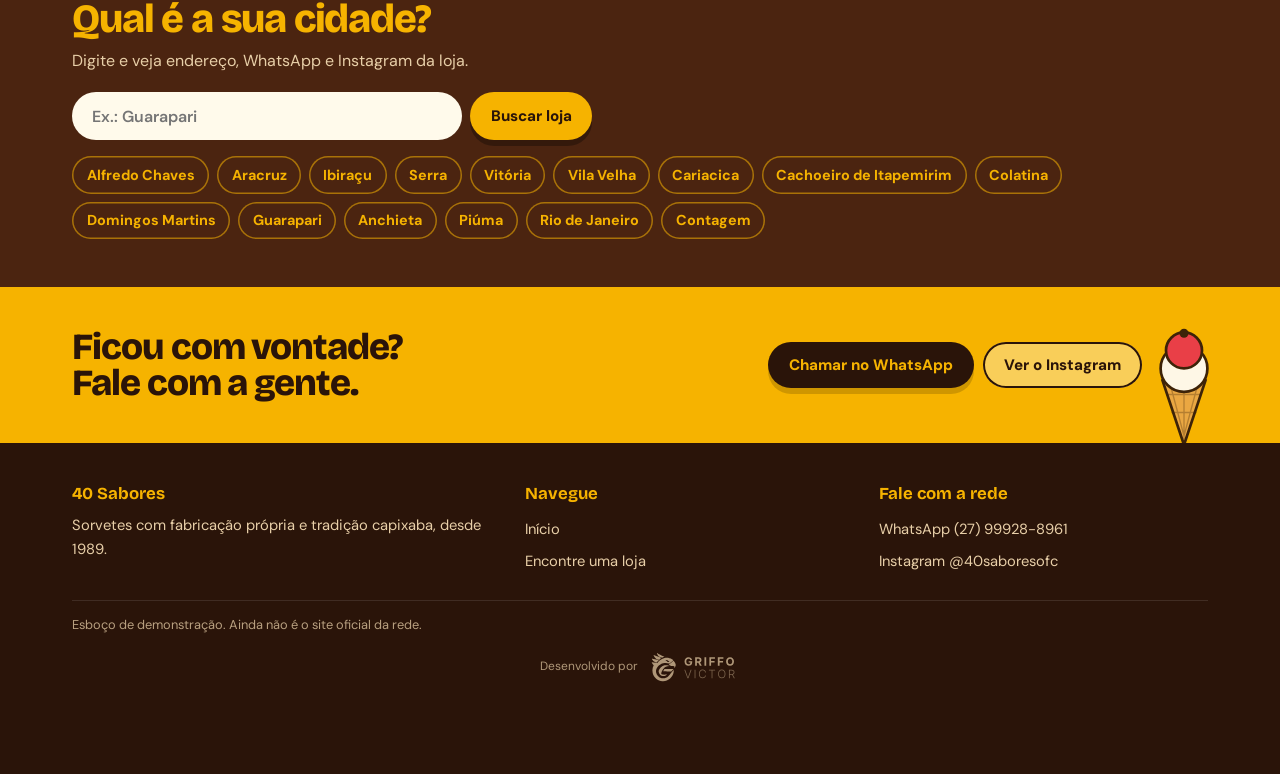
==== commit 963d9965: "Add files via upload" ====
--- a/index.html
+++ b/index.html
@@ -2,7 +2,7 @@
 <title>40 Sabores — sorvete de verdade, desde 1989</title><meta name="description" content="40 Sabores: sorvete, picolé, açaí e milkshake com fabricação própria desde 1989. Mais de 80 franquias. Encontre a loja mais perto.">
 <link rel="preconnect" href="https://fonts.googleapis.com"><link rel="preconnect" href="https://fonts.gstatic.com" crossorigin>
 <link href="https://fonts.googleapis.com/css2?family=Bricolage+Grotesque:opsz,wght@12..96,700;12..96,800&family=DM+Sans:wght@400;500;700;800&display=swap" rel="stylesheet">
-<link rel="stylesheet" href="estilo.css?v=4"></head><body>
+<link rel="stylesheet" href="estilo.css?v=5"></head><body>
 <main>
 <section class="hero"><i class="luz a"></i><i class="luz b"></i><i class="luz c"></i><div class="wrap">
  <div>
@@ -48,7 +48,7 @@
  <div class="bt"><a class="btn b-esc" target="_blank" rel="noopener" href="https://wa.me/5527999288961?text=Ol%C3%A1%2C%2040%20Sabores!%20Vim%20pelo%20site.">Chamar no WhatsApp</a><a class="btn b-lin" target="_blank" rel="noopener" href="https://www.instagram.com/40saboresofc/">Ver o Instagram</a></div>
  </div><div class="cone" id="cone"></div></section>
 </main>
-<script src="comum.js?v=4"></script><script>
+<script src="comum.js?v=5"></script><script>
 montarLayout("inicio");efeitosHome();
 const tr=document.getElementById("trilho");const bloco=SABORES.map(s=>"<span>"+s+"</span>").join("");tr.innerHTML=bloco+bloco;
 document.getElementById("chips").innerHTML=[...new Set(LOJAS.map(l=>l.cidade))].map(c=>'<a href="lojas.html?q='+encodeURIComponent(c)+'">'+c+'</a>').join("");
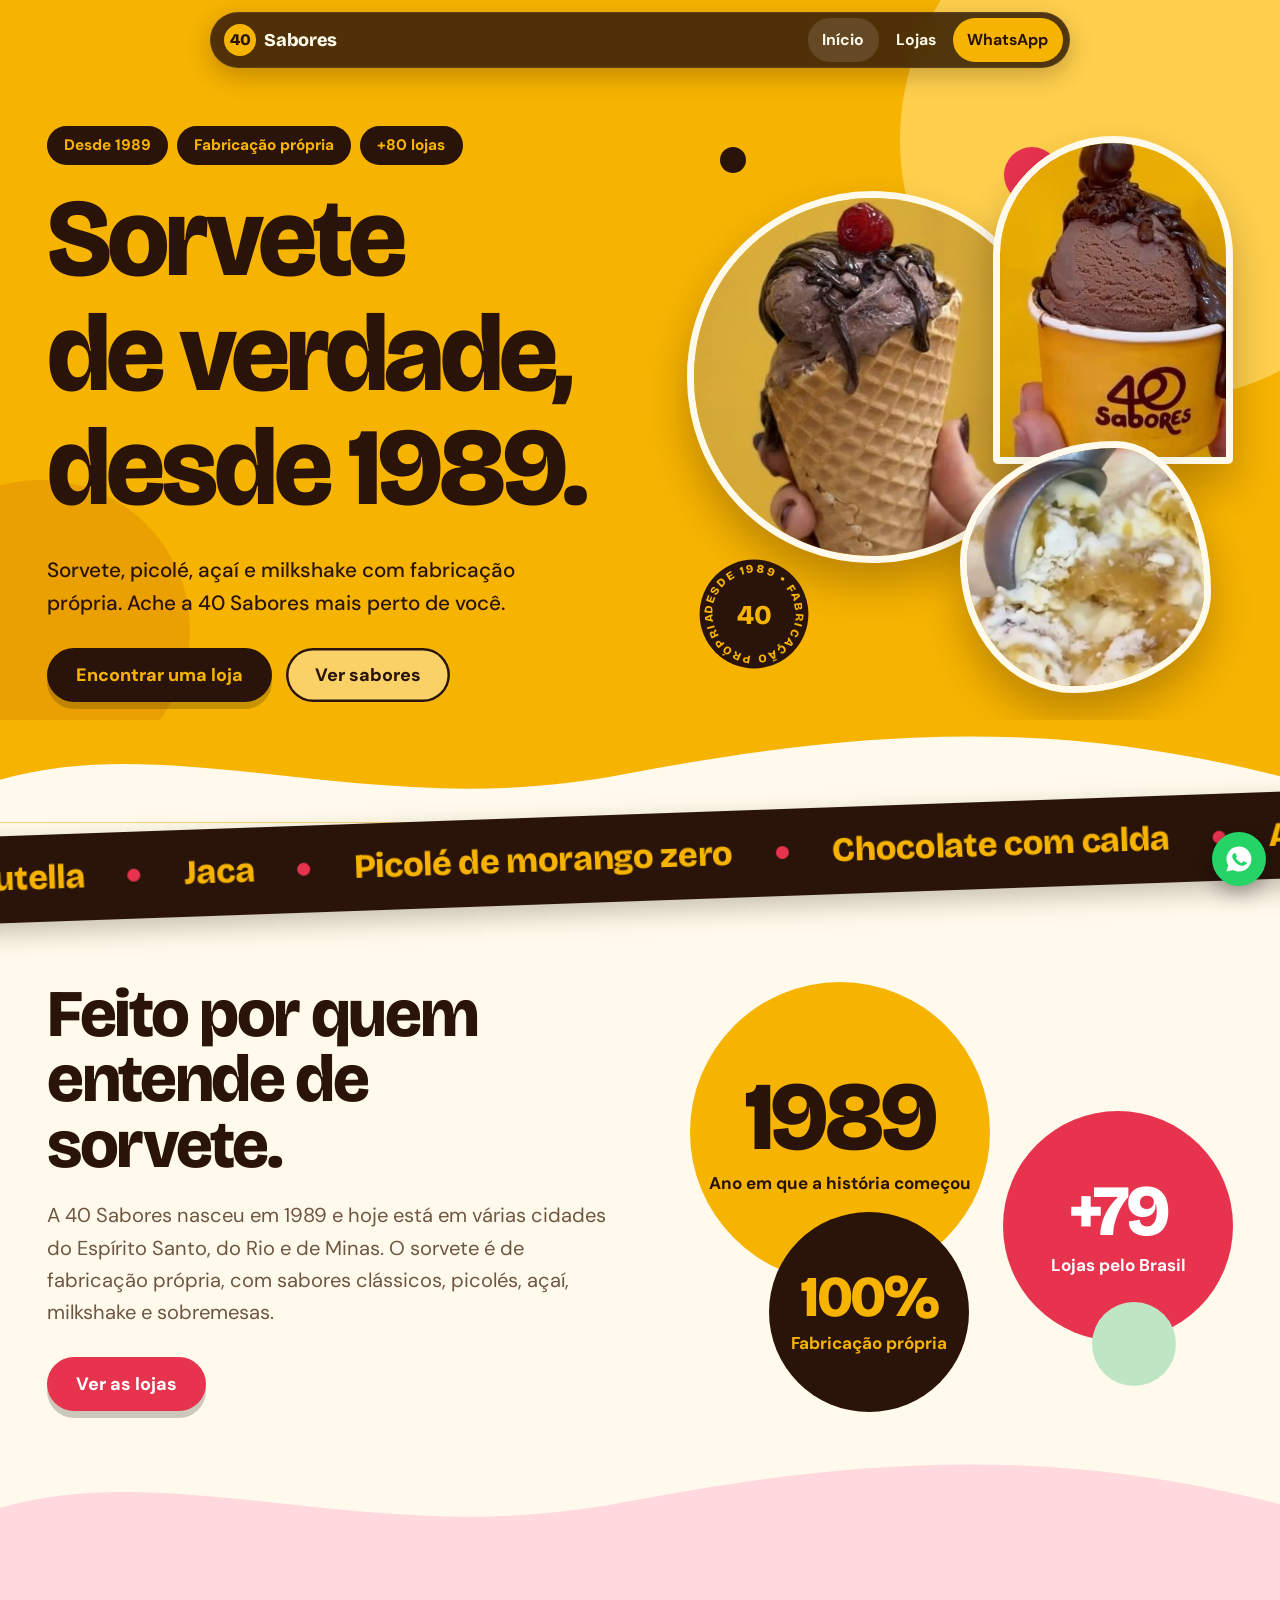
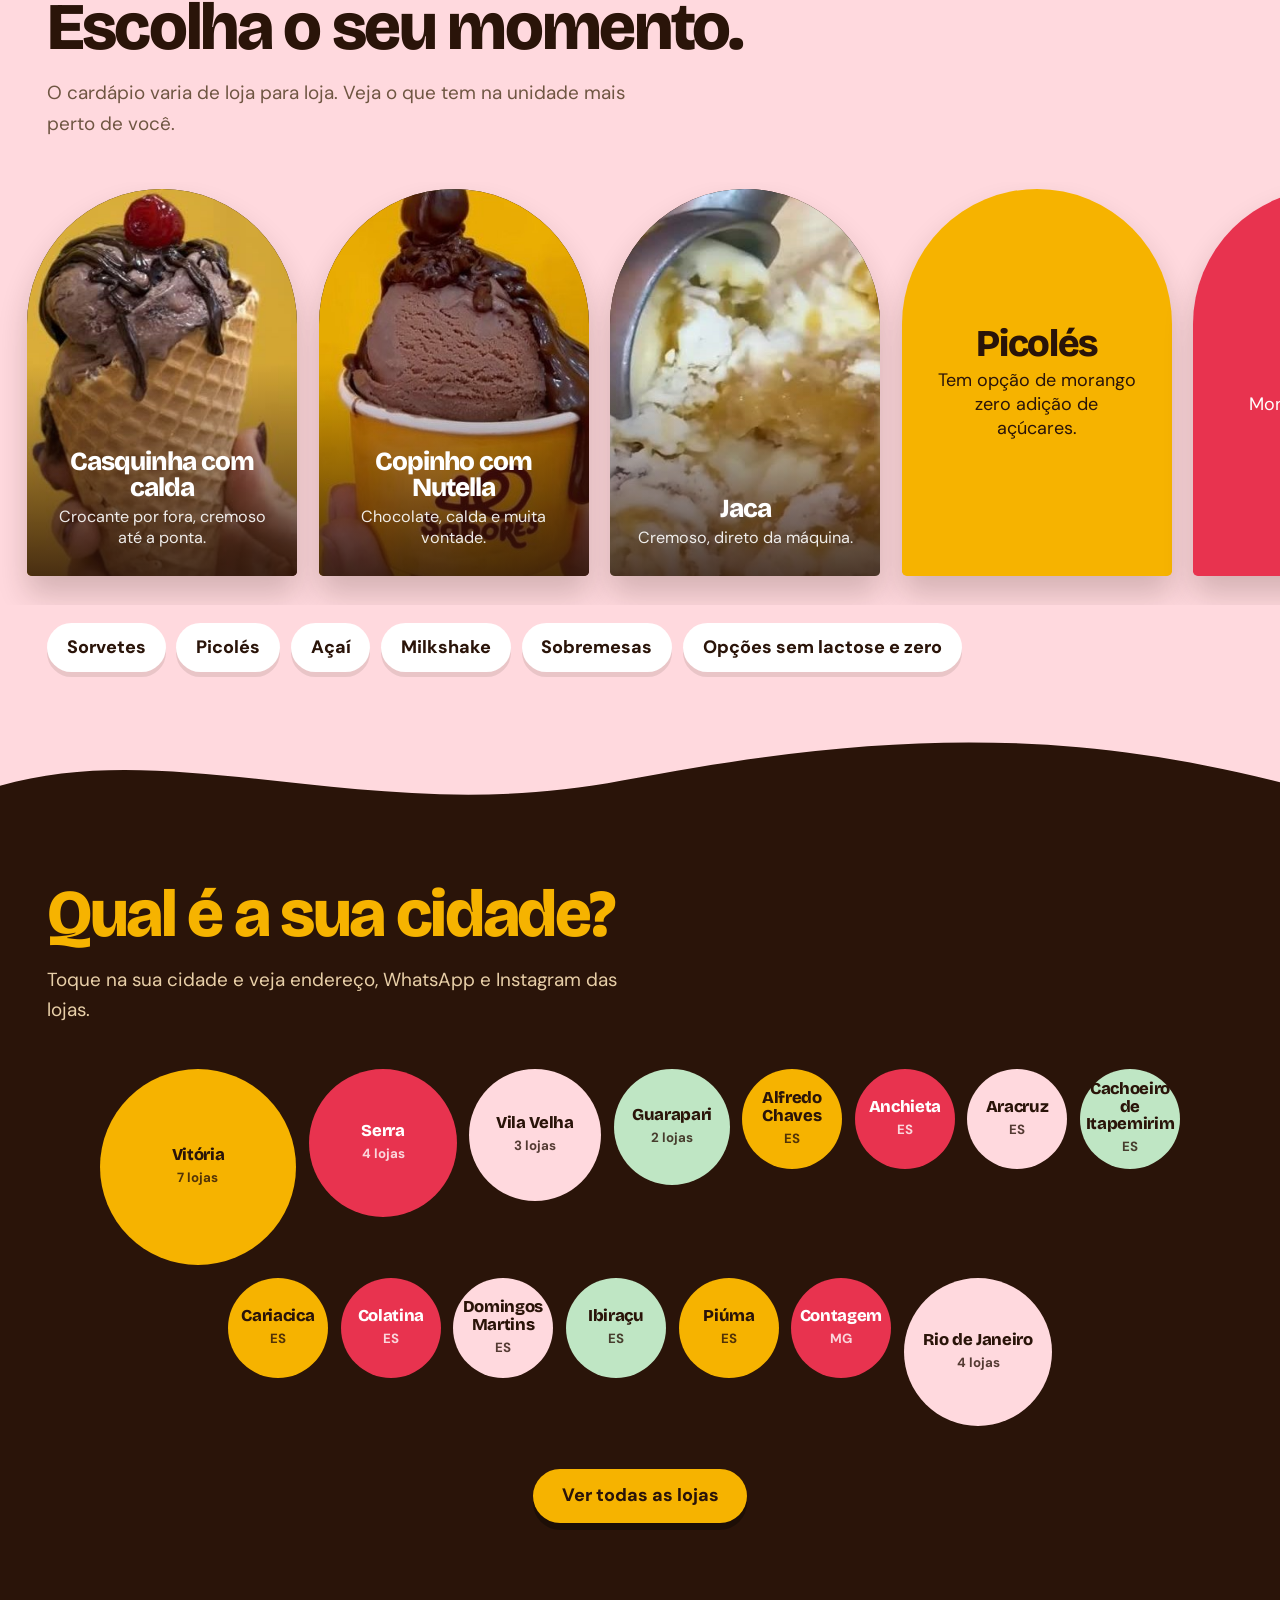
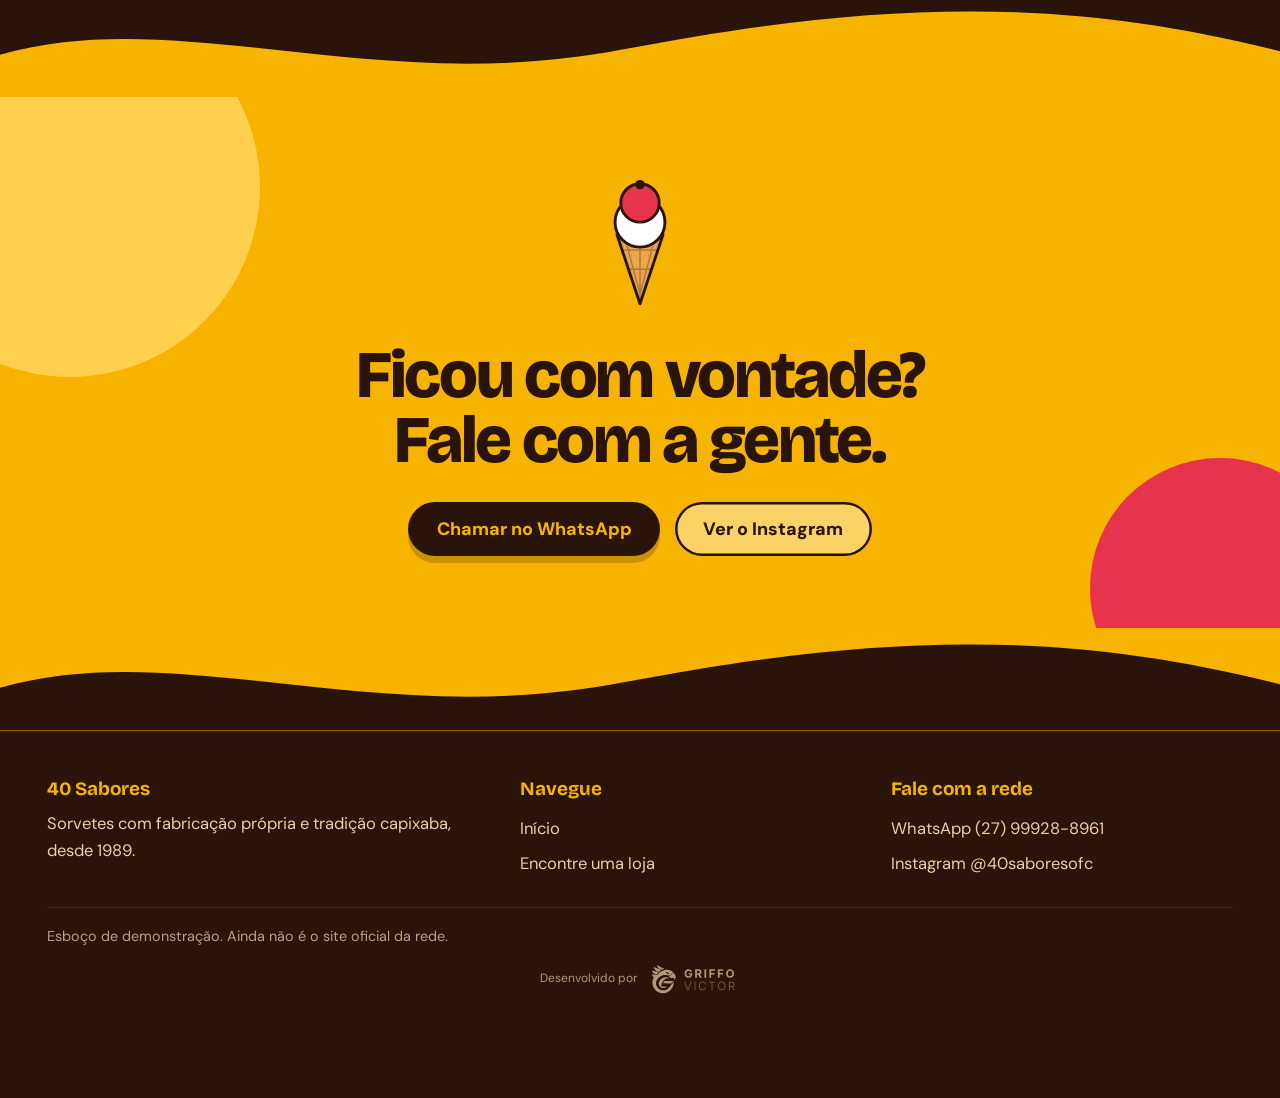
==== commit 23494ab7: "Add files via upload" ====
--- a/index.html
+++ b/index.html
@@ -1,56 +1,65 @@
 <!DOCTYPE html><html lang="pt-BR"><head><meta charset="utf-8"><meta name="viewport" content="width=device-width,initial-scale=1">
-<title>40 Sabores — sorvete de verdade, desde 1989</title><meta name="description" content="40 Sabores: sorvete, picolé, açaí e milkshake com fabricação própria desde 1989. Mais de 80 franquias. Encontre a loja mais perto.">
+<title>40 Sabores — sorvete de verdade, desde 1989</title><meta name="description" content="40 Sabores: sorvete, picolé, açaí e milkshake com fabricação própria desde 1989. Encontre a loja mais perto de você.">
 <link rel="preconnect" href="https://fonts.googleapis.com"><link rel="preconnect" href="https://fonts.gstatic.com" crossorigin>
 <link href="https://fonts.googleapis.com/css2?family=Bricolage+Grotesque:opsz,wght@12..96,700;12..96,800&family=DM+Sans:wght@400;500;700;800&display=swap" rel="stylesheet">
-<link rel="stylesheet" href="estilo.css?v=5"></head><body>
+<link rel="stylesheet" href="estilo.css?v=8"></head><body>
 <main>
-<section class="hero"><i class="luz a"></i><i class="luz b"></i><i class="luz c"></i><div class="wrap">
+<section class="hero"><div class="wrap">
  <div>
   <div class="chips-top"><span>Desde 1989</span><span>Fabricação própria</span><span>+80 lojas</span></div>
   <h1><span class="l"><span>Sorvete</span></span><span class="l"><span>de verdade,</span></span><span class="l"><span>desde 1989.</span></span></h1>
   <p class="l-sub">Sorvete, picolé, açaí e milkshake com fabricação própria. Ache a 40 Sabores mais perto de você.</p>
   <div class="bt"><a class="btn b-esc" href="lojas.html">Encontrar uma loja</a><a class="btn b-lin" href="#sabores">Ver sabores</a></div>
  </div>
- <div class="pilha">
+ <div class="arte">
+  <i class="dot a"></i><i class="dot b"></i>
   <figure class="pf pf1"><img src="foto-casquinha.jpg" alt="Casquinha com sorvete de chocolate, calda e cereja"></figure>
   <figure class="pf pf2"><img src="foto-copo.jpg" alt="Copinho 40 Sabores com sorvete de chocolate e calda" style="object-position:40% 50%"></figure>
   <figure class="pf pf3"><img src="foto-jaca.jpg" alt="Sorvete cremoso de jaca sendo servido"></figure>
   <div class="selo" aria-hidden="true"><svg viewBox="0 0 140 140"><defs><path id="c" d="M70 70m-52 0a52 52 0 1 1 104 0a52 52 0 1 1 -104 0"/></defs><circle cx="70" cy="70" r="68" fill="#2A1409"/><text font-family="Bricolage Grotesque,Arial Black,sans-serif" font-weight="800" font-size="14.5" fill="#F6B300" letter-spacing="2.2"><textPath href="#c">DESDE 1989 • FABRICAÇÃO PRÓPRIA •</textPath></text><text x="70" y="82" text-anchor="middle" font-family="Bricolage Grotesque,Arial Black,sans-serif" font-weight="800" font-size="34" fill="#F6B300">40</text></svg></div>
  </div>
 </div></section>
+<div class="sep" style="background:#F6B300" aria-hidden="true"><svg viewBox="0 0 1440 120" preserveAspectRatio="none"><path d="M0 70C200 10 420 120 700 64S1190 0 1440 66V120H0Z" fill="#FFFAEB"/></svg></div>
 <div class="faixa" aria-label="Alguns sabores e produtos"><div class="trilho" id="trilho"></div></div>
-<div class="calda" aria-hidden="true"><svg viewBox="0 0 1440 96" preserveAspectRatio="xMidYMin slice"><rect width="1440" height="12" fill="#2A1409"/><g class="g" style="--i:0"><path d="M27 0h26v39a13 13 0 0 1 -26 0z" fill="#2A1409"/></g><g class="g" style="--i:1"><path d="M115 0h30v19a15 15 0 0 1 -30 0z" fill="#2A1409"/></g><g class="g" style="--i:2"><path d="M206 0h18v25a9 9 0 0 1 -18 0z" fill="#2A1409"/></g><g class="g" style="--i:3"><path d="M317 0h26v21a13 13 0 0 1 -26 0z" fill="#2A1409"/></g><g class="g" style="--i:4"><path d="M409 0h22v23a11 11 0 0 1 -22 0z" fill="#2A1409"/></g><g class="g" style="--i:0"><path d="M506 0h18v71a9 9 0 0 1 -18 0z" fill="#2A1409"/></g><g class="g" style="--i:1"><path d="M595 0h30v19a15 15 0 0 1 -30 0z" fill="#2A1409"/></g><g class="g" style="--i:2"><path d="M689 0h22v23a11 11 0 0 1 -22 0z" fill="#2A1409"/></g><g class="g" style="--i:3"><path d="M775 0h30v19a15 15 0 0 1 -30 0z" fill="#2A1409"/></g><g class="g" style="--i:4"><path d="M871 0h18v43a9 9 0 0 1 -18 0z" fill="#2A1409"/></g><g class="g" style="--i:0"><path d="M976 0h18v71a9 9 0 0 1 -18 0z" fill="#2A1409"/></g><g class="g" style="--i:1"><path d="M1061 0h18v43a9 9 0 0 1 -18 0z" fill="#2A1409"/></g><g class="g" style="--i:2"><path d="M1161 0h18v43a9 9 0 0 1 -18 0z" fill="#2A1409"/></g><g class="g" style="--i:3"><path d="M1252 0h26v67a13 13 0 0 1 -26 0z" fill="#2A1409"/></g><g class="g" style="--i:4"><path d="M1349 0h22v23a11 11 0 0 1 -22 0z" fill="#2A1409"/></g></svg></div>
 
-<section class="numeros"><div class="wrap">
- <div class="num"><b>1989</b><p>Ano em que a história começou.</p></div>
- <div class="num"><b data-n="80" data-pre="+">+80</b><p>Lojas espalhadas pelo Brasil.</p></div>
- <div class="num"><b>100%</b><p>Sorvete de fabricação própria.</p></div>
+<section class="hist"><div class="wrap">
+ <div><h2>Feito por quem entende de sorvete.</h2>
+  <p class="t">A 40 Sabores nasceu em 1989 e hoje está em várias cidades do Espírito Santo, do Rio e de Minas. O sorvete é de fabricação própria, com sabores clássicos, picolés, açaí, milkshake e sobremesas.</p>
+  <div class="bt"><a class="btn b-mor" href="lojas.html">Ver as lojas</a></div></div>
+ <div class="bols" aria-label="A 40 Sabores em números">
+  <div class="bs bs1 rv"><div><b>1989</b><p>Ano em que a história começou</p></div></div>
+  <div class="bs bs2 rv"><div><b data-n="80" data-pre="+">+80</b><p>Lojas pelo Brasil</p></div></div>
+  <div class="bs bs3 rv"><div><b>100%</b><p>Fabricação própria</p></div></div>
+  <div class="bs bs4 rv"></div>
+ </div>
 </div></section>
-
-<section class="sec" id="sabores"><div class="wrap"><h2>Escolha o seu momento.</h2><p class="intro">O cardápio varia de loja para loja. Veja o que tem na unidade mais perto de você.</p>
- <div class="mosaico">
-  <a class="t t-a foto" href="lojas.html"><img src="foto-casquinha.jpg" alt="" loading="lazy"><h3>Casquinha com calda</h3><p>Crocante por fora, cremoso até a ponta.</p></a>
-  <div class="t t-b"><h3>Sorvetes</h3><p>Bolas, copinhos e casquinhas.</p></div>
-  <div class="t t-c"><h3>Picolés</h3><p>Tem opção morango zero adição de açúcares.</p></div>
-  <a class="t t-d foto" href="lojas.html"><img src="foto-copo.jpg" alt="" loading="lazy" style="object-position:50% 60%"><h3>Copinho com Nutella</h3><p>Chocolate, calda e muita vontade.</p></a>
-  <div class="t t-e"><h3>Açaí</h3><p>Monte do seu jeito.</p></div>
-  <div class="t t-f"><h3>Milkshake</h3><p>Gelado e cremoso.</p></div>
-  <a class="t t-g foto" href="lojas.html"><img src="foto-jaca.jpg" alt="" loading="lazy"><h3>Jaca</h3></a>
-  <div class="t t-b"><h3>Sem lactose e sem açúcar</h3><p>Consulte na sua loja.</p></div>
- </div></div></section>
-
-<section class="cidade"><div class="wrap"><h2>Qual é a sua cidade?</h2><p class="intro">Digite e veja endereço, WhatsApp e Instagram da loja.</p>
- <form class="busca" action="lojas.html" role="search"><label class="sr" for="q">Cidade</label><input id="q" name="q" type="search" placeholder="Ex.: Guarapari" autocomplete="off"><button class="btn b-gema" type="submit">Buscar loja</button></form>
- <div class="chips" id="chips"></div></div></section>
-
-<section class="fale"><div class="wrap">
+<div class="sep" style="background:#FFFAEB" aria-hidden="true"><svg viewBox="0 0 1440 120" preserveAspectRatio="none"><path d="M0 70C200 10 420 120 700 64S1190 0 1440 66V120H0Z" fill="#FFD9DE"/></svg></div>
+<section class="sab" id="sabores"><div class="wrap"><h2>Escolha o seu momento.</h2>
+ <p class="intro">O cardápio varia de loja para loja. Veja o que tem na unidade mais perto de você.</p></div>
+ <div class="arcos" role="list">
+  <a class="arco" role="listitem" href="lojas.html"><img src="foto-casquinha.jpg" alt="" loading="lazy"><div><h3>Casquinha com calda</h3><p>Crocante por fora, cremoso até a ponta.</p></div></a>
+  <a class="arco" role="listitem" href="lojas.html"><img src="foto-copo.jpg" alt="" loading="lazy" style="object-position:45% 50%"><div><h3>Copinho com Nutella</h3><p>Chocolate, calda e muita vontade.</p></div></a>
+  <a class="arco" role="listitem" href="lojas.html"><img src="foto-jaca.jpg" alt="" loading="lazy"><div><h3>Jaca</h3><p>Cremoso, direto da máquina.</p></div></a>
+  <div class="arco cor g" role="listitem"><div><h3>Picolés</h3><p>Tem opção de morango zero adição de açúcares.</p></div></div>
+  <div class="arco cor m" role="listitem"><div><h3>Açaí</h3><p>Monte do seu jeito.</p></div></div>
+  <div class="arco cor p" role="listitem"><div><h3>Milkshake</h3><p>Gelado e cremoso.</p></div></div>
+ </div>
+ <div class="wrap"><div class="pills"><span>Sorvetes</span><span>Picolés</span><span>Açaí</span><span>Milkshake</span><span>Sobremesas</span><span>Opções sem lactose e zero</span></div></div>
+</section>
+<div class="sep" style="background:#FFD9DE" aria-hidden="true"><svg viewBox="0 0 1440 120" preserveAspectRatio="none"><path d="M0 70C200 10 420 120 700 64S1190 0 1440 66V120H0Z" fill="#2A1409"/></svg></div>
+<section class="cid"><div class="wrap"><h2>Qual é a sua cidade?</h2><p class="intro">Toque na sua cidade e veja endereço, WhatsApp e Instagram das lojas.</p>
+ <div class="bolhas" id="bolhas"></div>
+ <div class="mais"><a class="btn b-gema" href="lojas.html">Ver todas as lojas</a></div></div></section>
+<div class="sep" style="background:#2A1409" aria-hidden="true"><svg viewBox="0 0 1440 120" preserveAspectRatio="none"><path d="M0 70C200 10 420 120 700 64S1190 0 1440 66V120H0Z" fill="#F6B300"/></svg></div>
+<section class="fale"><div class="wrap"><div class="cone" id="cone"></div>
  <h2>Ficou com vontade? Fale com a gente.</h2>
  <div class="bt"><a class="btn b-esc" target="_blank" rel="noopener" href="https://wa.me/5527999288961?text=Ol%C3%A1%2C%2040%20Sabores!%20Vim%20pelo%20site.">Chamar no WhatsApp</a><a class="btn b-lin" target="_blank" rel="noopener" href="https://www.instagram.com/40saboresofc/">Ver o Instagram</a></div>
- </div><div class="cone" id="cone"></div></section>
+</div></section>
+<div class="sep" style="background:#F6B300" aria-hidden="true"><svg viewBox="0 0 1440 120" preserveAspectRatio="none"><path d="M0 70C200 10 420 120 700 64S1190 0 1440 66V120H0Z" fill="#2A1409"/></svg></div>
 </main>
-<script src="comum.js?v=5"></script><script>
+<script src="comum.js?v=8"></script><script>
 montarLayout("inicio");efeitosHome();
 const tr=document.getElementById("trilho");const bloco=SABORES.map(s=>"<span>"+s+"</span>").join("");tr.innerHTML=bloco+bloco;
-document.getElementById("chips").innerHTML=[...new Set(LOJAS.map(l=>l.cidade))].map(c=>'<a href="lojas.html?q='+encodeURIComponent(c)+'">'+c+'</a>').join("");
+bolhas(document.getElementById("bolhas"),LOJAS,{href:c=>"lojas.html?q="+encodeURIComponent(c)});
 document.getElementById("cone").innerHTML=CONE;
-</script></body></html>+</script></body></html>
--- a/estilo.css
+++ b/estilo.css
@@ -1,15 +1,20 @@
-:root{--gema:#F6B300;--gema2:#FFD04D;--calda:#2A1409;--choc:#4B2410;--leite:#FFFAEB;--morango:#E8334F;--suave:#6f5642;--r:28px;
+:root{--gema:#F6B300;--gema2:#FFD04D;--calda:#2A1409;--choc:#4B2410;--leite:#FFFAEB;--morango:#E8334F;--rosa:#FFD9DE;--pist:#BFE6C4;--suave:#6f5642;
  --disp:"Bricolage Grotesque","Arial Black","Segoe UI",system-ui,sans-serif;--txt:"DM Sans","Segoe UI",system-ui,sans-serif}
 *{box-sizing:border-box;margin:0;padding:0}
-html{scroll-behavior:smooth}
-html{font-size:15px}@media(min-width:900px){html{font-size:16px}}
-body{font-family:var(--txt);color:var(--calda);background:var(--leite);line-height:1.6;-webkit-font-smoothing:antialiased;overflow-x:hidden}
+html{scroll-behavior:smooth;font-size:16px;overflow-x:hidden}@media(min-width:900px){html{font-size:18px}}
+body{font-family:var(--txt);color:var(--calda);background:var(--leite);line-height:1.6;-webkit-font-smoothing:antialiased;overflow-x:clip}
 img{display:block;max-width:100%}
 a{color:inherit}
 :focus-visible{outline:3px solid var(--morango);outline-offset:3px;border-radius:8px}
-.wrap{max-width:1180px;margin:0 auto;padding:0 1.4rem}
+.wrap{max-width:1240px;margin:0 auto;padding:0 1.5rem}
 .sr{position:absolute;left:-9999px}
-h1,h2,h3{font-family:var(--disp);font-weight:800;line-height:.98;letter-spacing:-.03em}
+h1,h2,h3{font-family:var(--disp);font-weight:800;line-height:.98;letter-spacing:-.035em}
+h2{font-size:clamp(2.1rem,5.2vw,3.8rem)}
+.intro{max-width:34rem;color:var(--suave);font-size:1.05rem;margin-top:1rem}
+.sep{display:block;line-height:0}.sep svg{display:block;width:100%;height:clamp(46px,8vw,120px)}
+.rv{opacity:0;transform:scale(.7);transition:opacity .5s,transform .7s cubic-bezier(.3,1.5,.5,1);transition-delay:calc(var(--k,0)*80ms)}
+.rv.in{opacity:1;transform:none}
+html:not(.js) .rv{opacity:1;transform:none}
 
 /* ===== menu flutuante ===== */
 .menu{position:fixed;z-index:80;top:12px;left:50%;transform:translateX(-50%);width:min(860px,calc(100% - 20px));
@@ -26,121 +31,136 @@
 .menu nav a.cta:hover{background:var(--gema2)}
 
 /* ===== botões ===== */
-.btn{display:inline-flex;align-items:center;justify-content:center;gap:.5rem;min-height:46px;padding:.65rem 1.3rem;border-radius:999px;font:inherit;font-weight:800;font-size:.95rem;text-decoration:none;border:0;cursor:pointer;transition:transform .2s,box-shadow .2s,background .2s}
-.btn:hover{transform:translateY(-2px)}
-.b-esc{background:var(--calda);color:var(--gema);box-shadow:0 6px 0 rgba(0,0,0,.16)}
-.b-lin{background:rgba(255,255,255,.35);color:var(--calda);box-shadow:inset 0 0 0 2px var(--calda)}
+.btn{display:inline-flex;align-items:center;justify-content:center;gap:.5rem;min-height:54px;padding:.7rem 1.6rem;border-radius:999px;font:inherit;font-weight:800;font-size:1rem;text-decoration:none;border:0;cursor:pointer;transition:transform .2s,box-shadow .2s,background .2s}
+.btn:hover{transform:translateY(-3px) rotate(-1deg)}
+.b-esc{background:var(--calda);color:var(--gema);box-shadow:0 7px 0 rgba(0,0,0,.18)}
+.b-lin{background:rgba(255,255,255,.4);color:var(--calda);box-shadow:inset 0 0 0 2.5px var(--calda)}
 .b-lin:hover{background:var(--calda);color:var(--gema)}
-.b-gema{background:var(--gema);color:var(--calda);box-shadow:0 6px 0 rgba(0,0,0,.3)}
+.b-gema{background:var(--gema);color:var(--calda);box-shadow:0 7px 0 rgba(0,0,0,.3)}
+.b-mor{background:var(--morango);color:#fff;box-shadow:0 7px 0 rgba(0,0,0,.2)}
 .b-zap{background:#25D366;color:#053}
+.bt{display:flex;gap:.8rem;flex-wrap:wrap;margin-top:1.6rem}
 
 /* ===== hero ===== */
-.hero{position:relative;background:var(--gema);padding:6rem 0 2.6rem;overflow:hidden;isolation:isolate}
-.hero .luz{position:absolute;z-index:-1;border-radius:50%;filter:blur(50px);opacity:.75;animation:deriva 14s ease-in-out infinite alternate}
-.luz.a{width:360px;height:360px;background:#FFE08A;right:-80px;top:-60px}
-.luz.b{width:300px;height:300px;background:#F29A1F;left:-90px;bottom:-110px;animation-delay:-5s}
-.luz.c{width:200px;height:200px;background:#E8334F;opacity:.28;right:30%;bottom:-70px;animation-delay:-9s}
-@keyframes deriva{to{transform:translate(40px,28px) scale(1.12)}}
-.hero .wrap{display:grid;grid-template-columns:1.1fr .9fr;gap:1.6rem;align-items:center}
-.chips-top{display:flex;gap:.4rem;flex-wrap:wrap;margin-bottom:1rem;opacity:0;animation:surge .7s .05s forwards}
-.chips-top span{font-size:.78rem;font-weight:700;padding:.3rem .75rem;border-radius:999px;background:rgba(255,255,255,.42);backdrop-filter:blur(6px);box-shadow:inset 0 0 0 1px rgba(42,20,9,.12)}
-.hero h1{font-size:clamp(2.3rem,5.6vw,4.4rem);color:var(--calda)}
-.hero h1 .l{display:block;overflow:hidden;padding-bottom:.07em}
-.hero h1 .l span{display:block;transform:translateY(105%);animation:sobe .9s cubic-bezier(.2,.8,.2,1) forwards}
-.hero h1 .l:nth-child(2) span{animation-delay:.1s}.hero h1 .l:nth-child(3) span{animation-delay:.2s}
+.hero{position:relative;background:var(--gema);padding:7rem 0 1rem;overflow:hidden;isolation:isolate}
+.hero .wrap{display:grid;grid-template-columns:1.05fr .95fr;gap:2rem;align-items:center}
+.hero::before,.hero::after{content:"";position:absolute;border-radius:50%;z-index:-1}
+.hero::before{width:520px;height:520px;background:var(--gema2);right:-140px;top:-120px}
+.hero::after{width:300px;height:300px;background:#E9A000;left:-110px;bottom:-60px}
+.chips-top{display:flex;gap:.5rem;flex-wrap:wrap;margin-bottom:1.2rem}
+.chips-top span{background:var(--calda);color:var(--gema);font-weight:800;font-size:.85rem;padding:.4rem .95rem;border-radius:999px}
+.hero h1{font-size:clamp(3rem,8.6vw,6.8rem);color:var(--calda)}
+.hero h1 .l{display:block;overflow:hidden;padding-bottom:.06em}
+.hero h1 .l span{display:inline-block;transform:translateY(105%);animation:sobe .9s cubic-bezier(.2,.9,.2,1) forwards}
+.hero h1 .l:nth-child(2) span{animation-delay:.12s}.hero h1 .l:nth-child(3) span{animation-delay:.24s}
 @keyframes sobe{to{transform:none}}
-.hero .l-sub{max-width:27rem;font-size:1rem;font-weight:500;margin:1rem 0 1.4rem;opacity:0;animation:surge .8s .55s forwards}
-.hero .bt{display:flex;flex-wrap:wrap;gap:.6rem;opacity:0;animation:surge .8s .7s forwards}
-@keyframes surge{from{opacity:0;transform:translateY(12px)}to{opacity:1;transform:none}}
+.l-sub{max-width:30rem;margin-top:1.3rem;font-size:1.15rem;font-weight:500;opacity:0;animation:surge .8s .6s forwards}
+.hero .bt,.chips-top{opacity:0;animation:surge .8s .8s forwards}.chips-top{animation-delay:.1s}
+@keyframes surge{from{opacity:0;transform:translateY(14px)}to{opacity:1;transform:none}}
+.arte{position:relative;aspect-ratio:1/1.02;width:100%;max-width:560px;justify-self:center}
+.pf{position:absolute;margin:0;overflow:hidden;border:7px solid var(--leite);box-shadow:0 22px 40px rgba(42,20,9,.28);
+ transform:translate(calc(var(--px,0)*var(--d)*1px),calc(var(--py,0)*var(--d)*1px));animation:flutua 7s ease-in-out infinite;animation-delay:var(--dl)}
+.pf img{width:100%;height:100%;object-fit:cover}
+@keyframes flutua{0%,100%{margin-top:0}50%{margin-top:-14px}}
+.pf1{--d:10;--dl:0s;left:0;top:10%;width:68%;aspect-ratio:1;border-radius:50%}
+.pf2{--d:20;--dl:-2.3s;right:0;top:0;width:44%;aspect-ratio:3/4.1;border-radius:999px 999px 40px 40px;z-index:2}
+.pf3{--d:28;--dl:-4.5s;right:4%;bottom:0;width:46%;aspect-ratio:1;border-radius:62% 38% 55% 45%/48% 60% 40% 52%;z-index:3;animation:flutua 7s ease-in-out infinite,morfa 9s ease-in-out infinite}
+@keyframes morfa{0%,100%{border-radius:62% 38% 55% 45%/48% 60% 40% 52%}50%{border-radius:42% 58% 40% 60%/58% 42% 58% 42%}}
+.selo{position:absolute;left:2%;bottom:4%;width:112px;height:112px;z-index:4;animation:gira 22s linear infinite}
+.selo svg{width:100%;height:100%}@keyframes gira{to{transform:rotate(360deg)}}
+.dot{position:absolute;border-radius:50%;z-index:1}.dot.a{width:56px;height:56px;background:var(--morango);left:58%;top:2%}.dot.b{width:26px;height:26px;background:var(--calda);left:6%;top:2%}
 
-.pilha{position:relative;aspect-ratio:1/.95;width:100%;max-width:430px;margin-inline:auto}
-.pf{position:absolute;margin:0;border-radius:20px;overflow:hidden;border:5px solid var(--leite);box-shadow:0 16px 30px rgba(42,20,9,.26);
- transform:translate(calc(var(--px,0)*var(--d)*1px),calc(var(--py,0)*var(--d)*1px)) rotate(var(--rot));animation:flutua 6s ease-in-out infinite;animation-delay:var(--dl)}
-.pf img{width:100%;height:100%;object-fit:cover}
-.pf1{--rot:-6deg;--d:10;--dl:0s;left:2%;top:6%;width:52%;aspect-ratio:4/5}
-.pf2{--rot:5deg;--d:18;--dl:-2s;right:0;top:0;width:42%;aspect-ratio:1/1.1;z-index:2}
-.pf3{--rot:-2deg;--d:26;--dl:-4s;right:6%;bottom:2%;width:56%;aspect-ratio:4/3;z-index:3}
-@keyframes flutua{0%,100%{margin-top:0}50%{margin-top:-10px}}
-.selo{position:absolute;left:-1%;bottom:4%;width:92px;height:92px;z-index:4;animation:gira 18s linear infinite}
-.selo svg{width:100%;height:100%}
-@keyframes gira{to{transform:rotate(360deg)}}
+/* ===== faixa inclinada ===== */
+.faixa{position:relative;z-index:3;background:var(--calda);color:var(--gema);overflow:hidden;padding:.9rem 0;transform:rotate(-2deg);margin:-.5rem -3rem 0;box-shadow:0 10px 24px rgba(42,20,9,.25)}
+.trilho{display:flex;width:max-content;animation:corre 38s linear infinite}
+@keyframes corre{to{transform:translateX(-50%)}}
+.trilho span{font-family:var(--disp);font-weight:800;font-size:clamp(1.3rem,2.8vw,1.9rem);letter-spacing:-.01em;white-space:nowrap;padding:0 1.2rem;display:flex;align-items:center;gap:2.4rem}
+.trilho span::after{content:"";width:13px;height:13px;border-radius:50%;background:var(--morango);flex:none}
 
-/* ===== faixa + calda ===== */
-.faixa{position:relative;background:var(--calda);color:var(--gema);overflow:hidden;padding:.7rem 0;z-index:2}
-.trilho{display:flex;width:max-content;animation:corre 34s linear infinite}
-.faixa:hover .trilho{animation-play-state:paused}
-.trilho span{font-family:var(--disp);font-weight:800;font-size:clamp(1.05rem,2.2vw,1.45rem);letter-spacing:-.01em;white-space:nowrap;padding:0 1rem;display:flex;align-items:center;gap:2rem}
-.trilho span::after{content:"";width:9px;height:9px;border-radius:50%;background:var(--morango);flex:none}
-@keyframes corre{to{transform:translateX(-50%)}}
-.calda{position:relative;height:64px;margin-top:-1px;z-index:1;overflow:hidden;pointer-events:none}
-.calda svg{position:absolute;inset:0;width:100%;height:100%}
-.calda .g{transform:translateY(-110%);animation:escorre 1.5s cubic-bezier(.3,.9,.3,1) forwards;animation-delay:calc(var(--i)*.15s + .9s)}
-@keyframes escorre{to{transform:none}}
+/* ===== história ===== */
+.hist{background:var(--leite);padding:4.5rem 0 2rem}
+.hist .wrap{display:grid;grid-template-columns:1fr 1fr;gap:3rem;align-items:center}
+.hist p.t{margin-top:1.2rem;font-size:1.12rem;color:var(--suave);max-width:32rem}
+.bols{position:relative;min-height:430px}
+.bs{position:absolute;border-radius:50%;display:grid;place-content:center;text-align:center;padding:1rem;animation:flutua 8s ease-in-out infinite}
+.bs b{font-family:var(--disp);font-weight:800;line-height:1;letter-spacing:-.04em}
+.bs p{font-weight:700;font-size:.95rem;line-height:1.25;margin-top:.4rem}
+.bs1{width:min(300px,62%);aspect-ratio:1;left:4%;top:0;background:var(--gema)}.bs1 b{font-size:clamp(3.4rem,8vw,5.4rem)}
+.bs2{width:min(230px,48%);aspect-ratio:1;right:0;top:30%;background:var(--morango);color:#fff;animation-delay:-3s}.bs2 b{font-size:clamp(2.6rem,6vw,4rem)}
+.bs3{width:min(200px,42%);aspect-ratio:1;left:18%;bottom:0;background:var(--calda);color:var(--gema);animation-delay:-5s}.bs3 b{font-size:clamp(2.2rem,5vw,3.2rem)}
+.bs4{width:84px;aspect-ratio:1;right:10%;bottom:6%;background:var(--pist);animation-delay:-1s}
 
-/* ===== números ===== */
-.numeros{padding:1.4rem 0 .6rem}
-.numeros .wrap{display:grid;grid-template-columns:repeat(3,1fr);gap:.8rem}
-.num{background:#fff;border-radius:20px;padding:1rem 1.1rem;box-shadow:0 8px 20px rgba(42,20,9,.06)}
-.num b{display:block;font-family:var(--disp);font-weight:800;font-size:clamp(1.7rem,4vw,2.6rem);line-height:1;letter-spacing:-.04em;color:var(--choc)}
-.num p{margin-top:.35rem;color:var(--suave);font-weight:500;font-size:.85rem;line-height:1.35}
+/* ===== sabores ===== */
+.sab{background:var(--rosa);padding:2.5rem 0 3rem}
+.arcos{display:flex;gap:1.2rem;margin-top:2.4rem;overflow-x:auto;padding:.4rem 1.5rem 1.6rem;scroll-snap-type:x mandatory;scrollbar-width:none;-webkit-overflow-scrolling:touch}
+.arcos::-webkit-scrollbar{display:none}
+.arco{flex:0 0 min(270px,74vw);scroll-snap-align:center;position:relative;aspect-ratio:3/4.3;border-radius:999px 999px 36px 36px;overflow:hidden;background:var(--calda);color:#fff;box-shadow:0 18px 30px rgba(42,20,9,.2)}
+.arco img{position:absolute;inset:0;width:100%;height:100%;object-fit:cover;transition:transform .6s}
+.arco:hover img{transform:scale(1.06)}
+.arco::after{content:"";position:absolute;inset:0;background:linear-gradient(0deg,rgba(42,20,9,.82),transparent 55%)}
+.arco div{position:absolute;left:0;right:0;bottom:0;padding:1.2rem 1.3rem 1.5rem;z-index:2;text-align:center}
+.arco h3{font-size:1.45rem}.arco p{font-size:.9rem;opacity:.9;margin-top:.3rem;line-height:1.35}
+.arco.cor{display:grid;place-items:center;text-align:center;padding:2rem}
+.arco.cor::after{display:none}.arco.cor div{position:static;padding:0}
+.arco.cor.g{background:var(--gema);color:var(--calda)}.arco.cor.m{background:var(--morango)}.arco.cor.p{background:var(--pist);color:var(--calda)}
+.arco.cor h3{font-size:2.1rem}.arco.cor p{font-size:1rem;opacity:1}
+.pills{display:flex;flex-wrap:wrap;gap:.6rem;margin-top:1rem}
+.pills span{background:#fff;font-weight:800;padding:.55rem 1.1rem;border-radius:999px;box-shadow:0 5px 0 rgba(42,20,9,.1)}
 
-/* ===== mosaico ===== */
-.sec{padding:3rem 0}
-.sec h2{font-size:clamp(1.6rem,3.6vw,2.5rem);max-width:18ch}
-.sec .intro{max-width:32rem;color:var(--suave);font-size:1rem;margin:.6rem 0 1.4rem}
-.mosaico{display:grid;grid-template-columns:repeat(4,1fr);grid-auto-rows:125px;gap:12px}
-.t{position:relative;border-radius:22px;overflow:hidden;padding:1rem;display:flex;flex-direction:column;justify-content:flex-end;text-decoration:none;
- transition:transform .35s cubic-bezier(.2,.8,.2,1),opacity .6s,box-shadow .3s}
-.t:hover{transform:translateY(-4px);box-shadow:0 14px 26px rgba(42,20,9,.18)}
-.t h3{font-size:clamp(1.05rem,1.8vw,1.4rem);line-height:1.05}
-.t p{font-weight:500;font-size:.85rem;margin-top:.3rem;line-height:1.35;max-width:22ch}
-.t img{position:absolute;inset:0;width:100%;height:100%;object-fit:cover;transition:transform .8s cubic-bezier(.2,.8,.2,1)}
-.t:hover img{transform:scale(1.07)}
-.t.foto::after{content:"";position:absolute;inset:0;background:linear-gradient(to top,rgba(42,20,9,.7),transparent 55%)}
-.t.foto h3,.t.foto p{position:relative;z-index:1;color:#fff}
-.t-a{grid-column:span 2;grid-row:span 3}.t-b{background:var(--gema)}.t-c{background:var(--calda);color:var(--gema)}
-.t-d{grid-column:span 2;grid-row:span 2}.t-e{background:var(--morango);color:#fff}.t-f{background:#fff;box-shadow:inset 0 0 0 2px var(--calda)}
-.t-g{grid-row:span 1}
-.js .t{opacity:0;transform:translateY(20px) scale(.96)}
-.js .t.in{opacity:1;transform:none;transition-delay:calc(var(--k,0)*70ms),calc(var(--k,0)*70ms),0s,0s}
-.js .t.in:hover{transition-delay:0s;transform:translateY(-4px)}
+/* ===== bolhas de cidades ===== */
+.cid{background:var(--calda);color:var(--leite);padding:3rem 0 4rem;position:relative}
+.cid h2{color:var(--gema)}.cid .intro{color:#e8cfa8}
+.bolhas{display:flex;flex-wrap:wrap;justify-content:center;gap:.7rem;margin-top:2.4rem}
+.bol{width:var(--d);height:var(--d);border-radius:50%;border:0;display:grid;place-content:center;text-align:center;padding:.6rem;text-decoration:none;font:inherit;cursor:pointer;
+ transition:transform .35s cubic-bezier(.3,1.6,.5,1),box-shadow .3s;animation:pop .7s cubic-bezier(.3,1.5,.5,1) both;animation-delay:calc(var(--i)*55ms)}
+.bol b{font-family:var(--disp);font-weight:800;font-size:clamp(.82rem,1.3vw,1.1rem);line-height:1.05;letter-spacing:-.02em}
+.bol small{font-size:.74rem;font-weight:700;opacity:.8;margin-top:.2rem}
+.bol:hover{transform:scale(1.1) rotate(-4deg)}
+.bol.c0{background:var(--gema);color:var(--calda)}.bol.c1{background:var(--morango);color:#fff}.bol.c2{background:var(--rosa);color:var(--calda)}.bol.c3{background:var(--pist);color:var(--calda)}
+.bol.on{box-shadow:0 0 0 6px var(--leite),0 0 0 11px var(--morango);transform:scale(1.06)}
+@keyframes pop{from{opacity:0;transform:scale(.3)}to{opacity:1;transform:none}}
+.mais{display:flex;justify-content:center;margin-top:2.4rem}
 
-/* ===== cidade ===== */
-.cidade{background:var(--choc);color:var(--leite);border-radius:34px 34px 0 0;padding:3rem 0}
-.cidade h2{color:var(--gema);font-size:clamp(1.6rem,3.6vw,2.5rem)}
-.cidade .intro{color:#e8cfa8;margin:.5rem 0 1.2rem}
-.busca{display:flex;gap:.5rem;max-width:520px;flex-wrap:wrap}
-.busca input{flex:1;min-width:200px;min-height:48px;border-radius:999px;border:0;padding:0 1.2rem;font:inherit;font-weight:600;background:var(--leite);color:var(--calda)}
-.chips{display:flex;flex-wrap:wrap;gap:.5rem;margin-top:1rem}
-.chips a{text-decoration:none;font-weight:700;font-size:.9rem;padding:.45rem .9rem;border-radius:999px;box-shadow:inset 0 0 0 1.5px rgba(246,179,0,.55);color:var(--gema);transition:background .2s,color .2s}
-.chips a:hover{background:var(--gema);color:var(--calda)}
+/* ===== fechamento ===== */
+.fale{background:var(--gema);padding:4.5rem 0 4rem;position:relative;overflow:hidden;isolation:isolate;text-align:center}
+.fale::before,.fale::after{content:"";position:absolute;border-radius:50%;z-index:-1}
+.fale::before{width:380px;height:380px;background:var(--gema2);left:-120px;top:-100px}
+.fale::after{width:260px;height:260px;background:var(--morango);right:-70px;bottom:-90px}
+.fale h2{max-width:14ch;margin:0 auto}
+.fale .bt{justify-content:center}
+.fale .cone{width:96px;margin:0 auto 1.2rem;animation:flutua 5s ease-in-out infinite}
 
-/* ===== fecho ===== */
-.fale{background:var(--gema);padding:2.6rem 0;position:relative;overflow:hidden}
-.fale .wrap{display:flex;align-items:center;justify-content:space-between;gap:1.4rem;flex-wrap:wrap}
-.fale h2{font-size:clamp(1.5rem,3.4vw,2.3rem);max-width:16ch}
-.fale .bt{display:flex;gap:.6rem;flex-wrap:wrap}
-.fale .cone{position:absolute;right:4%;bottom:-18px;width:90px;opacity:.9;animation:balanca 5s ease-in-out infinite;transform-origin:50% 100%}
-@keyframes balanca{0%,100%{transform:rotate(-6deg)}50%{transform:rotate(6deg)}}
-
-/* ===== páginas internas ===== */
-.topo-pg{background:var(--gema);padding:6.2rem 0 2rem;position:relative}
-.topo-pg h1{font-size:clamp(2rem,5vw,3.6rem);max-width:16ch}
-.topo-pg p{margin-top:.6rem;font-size:1rem;max-width:30rem;font-weight:500}
-.lojas{display:grid;grid-template-columns:repeat(auto-fill,minmax(280px,1fr));gap:12px;padding:1.6rem 0 .6rem}
-.loja{background:#fff;border-radius:22px;padding:1.2rem 1.2rem 1.2rem 1.5rem;display:flex;flex-direction:column;gap:.4rem;position:relative;overflow:hidden;box-shadow:0 10px 24px rgba(42,20,9,.07);transition:transform .3s}
-.loja:hover{transform:translateY(-4px)}
-.loja::before{content:"";position:absolute;left:0;top:0;bottom:0;width:6px;background:var(--gema)}
-.loja .cid{font-weight:800;font-size:.8rem;color:var(--morango)}
-.loja h3{font-size:1.2rem}
-.loja p{color:var(--suave);font-weight:500;font-size:.92rem}
-.loja .tag{align-self:flex-start;background:#fff1c2;border-radius:999px;padding:.15rem .7rem;font-size:.78rem;font-weight:700}
-.loja .ac{display:flex;gap:.5rem;flex-wrap:wrap;margin-top:auto;padding-top:.6rem}
-.loja .btn{min-height:42px;padding:.5rem 1rem;box-shadow:none;font-size:.9rem}
-.barra{background:var(--leite);position:sticky;top:0;z-index:5}
+/* ===== página de lojas ===== */
+.topo-pg{background:var(--gema);padding:7rem 0 1rem;position:relative;overflow:hidden;isolation:isolate}
+.topo-pg::before{content:"";position:absolute;width:380px;height:380px;border-radius:50%;background:var(--gema2);right:-90px;top:-130px;z-index:-1}
+.topo-pg h1{font-size:clamp(2.8rem,7.4vw,5.4rem)}
+.topo-pg p{margin-top:1rem;font-size:1.15rem;font-weight:500;max-width:32rem}
+.escolha{background:var(--leite);padding:1.6rem 0 2rem}
+.busca{display:flex;gap:.5rem;max-width:560px;flex-wrap:wrap}
+.busca input{flex:1;min-width:220px;min-height:56px;border-radius:999px;border:0;padding:0 1.5rem;font:inherit;font-weight:600;background:#fff;color:var(--calda);box-shadow:inset 0 0 0 2px rgba(42,20,9,.18)}
+.busca input:focus{outline:3px solid var(--morango)}
+.ufs{display:flex;gap:.5rem;flex-wrap:wrap;margin-top:1rem}
+.ufs button{font:inherit;font-weight:800;padding:.55rem 1.15rem;border-radius:999px;border:0;cursor:pointer;background:#fff;color:var(--calda);box-shadow:inset 0 0 0 2px rgba(42,20,9,.18);transition:background .2s}
+.ufs button[aria-pressed="true"]{background:var(--calda);color:var(--gema);box-shadow:none}
+.dica{margin-top:1.6rem;color:var(--suave);font-weight:700}
+.painel{background:var(--choc);color:var(--leite);border-radius:44px;padding:1.6rem 1.2rem 1.4rem;margin:1rem 0 2.4rem;scroll-margin-top:90px}
+.painel[hidden]{display:none}
+.ph{display:flex;align-items:center;justify-content:space-between;gap:1rem;flex-wrap:wrap;padding:.2rem .6rem 1.1rem}
+.ph h2{font-size:clamp(1.9rem,4.4vw,3rem);color:var(--gema)}.ph h2 small{font-family:var(--txt);font-size:.9rem;letter-spacing:0;color:var(--leite);opacity:.8;margin-left:.5rem}
+.ph button{font:inherit;font-weight:800;padding:.5rem 1.1rem;border-radius:999px;border:0;cursor:pointer;background:var(--gema);color:var(--calda)}
+.cards{display:grid;grid-template-columns:repeat(auto-fill,minmax(310px,1fr));gap:12px}
+.loja{background:#fff;color:var(--calda);border-radius:30px;padding:1.15rem 1.1rem 1.15rem 1.3rem;display:flex;align-items:center;gap:.9rem}
+.loja .pin{flex:none;width:46px;height:46px;border-radius:50%;background:var(--gema);display:grid;place-items:center}
+.loja .inf{flex:1;min-width:0}
+.loja h3{font-size:1.15rem;line-height:1.1}
+.loja p{color:var(--suave);font-weight:500;font-size:.9rem;line-height:1.35;margin-top:.2rem}
+.loja .tag{display:inline-block;background:var(--pist);border-radius:999px;padding:.08rem .65rem;font-size:.75rem;font-weight:800;margin-top:.45rem}
+.loja .ac{display:flex;gap:.45rem;flex:none}
+.ic{display:grid;place-items:center;width:48px;height:48px;border-radius:50%;text-decoration:none;transition:transform .25s cubic-bezier(.3,1.6,.5,1)}
+.ic:hover{transform:scale(1.14) rotate(-6deg)}
+.ic.z{background:#25D366}.ic.i{background:var(--calda);color:var(--gema)}
+.nota{color:var(--suave);font-size:.85rem;padding:0 0 2.6rem}
 .vazio{padding:1.5rem 0;text-align:center;color:var(--suave);font-weight:600}
-.nota{color:var(--suave);font-size:.85rem;padding:.8rem 0 2.4rem}
-.ps{font-size:.85rem;color:var(--suave)}
 
 /* ===== rodapé ===== */
 footer{background:var(--calda);color:#e8cfa8;padding:2.4rem 0 5.5rem;font-size:.92rem}
@@ -159,22 +179,18 @@
 
 /* ===== mobile ===== */
 @media(max-width:820px){
- .hero{padding:5.2rem 0 2rem}.hero .wrap{grid-template-columns:1fr;gap:1.2rem}
- .pilha{max-width:320px}.selo{width:76px;height:76px}
- .luz.a{width:240px;height:240px}.luz.b{width:220px;height:220px}
- .numeros .wrap{gap:.5rem}.num{padding:.8rem .8rem}.num p{font-size:.75rem}
- .mosaico{grid-template-columns:1fr 1fr;grid-auto-rows:112px;gap:10px}
- .t-a{grid-column:span 2;grid-row:span 2}.t-d{grid-column:span 2;grid-row:span 2}.t-g{grid-row:span 1}
- .t{padding:.85rem;border-radius:18px}.t p{font-size:.78rem}
- .fale .cone{width:64px;right:3%}
+ .hero{padding:5.6rem 0 .5rem}.hero .wrap,.hist .wrap{grid-template-columns:1fr;gap:1.4rem}
+ .arte{max-width:380px}.selo{width:84px;height:84px}
+ .hero::before{width:320px;height:320px}
+ .faixa{margin:-.3rem -2rem 0}
+ .bols{min-height:380px}
  footer .cols{grid-template-columns:1fr}
  .menu nav a:not(.cta):not(.on){display:none}
- .cidade{border-radius:26px 26px 0 0}
+ .painel{border-radius:32px;padding:1.2rem .7rem}
+ .cards{grid-template-columns:1fr}
+ .loja{border-radius:24px}
 }
 @media(prefers-reduced-motion:reduce){
  *,*::before,*::after{animation:none!important;transition:none!important}
- .hero h1 .l span{transform:none}.hero .l-sub,.hero .bt,.chips-top{opacity:1}.calda .g{transform:none}
- .js .t{opacity:1;transform:none}
+ .hero h1 .l span{transform:none}.l-sub,.hero .bt,.chips-top{opacity:1}.rv{opacity:1;transform:none}
 }
-.fale .wrap{padding-right:5.5rem}
-@media(max-width:820px){.fale .wrap{padding-right:4.6rem}}
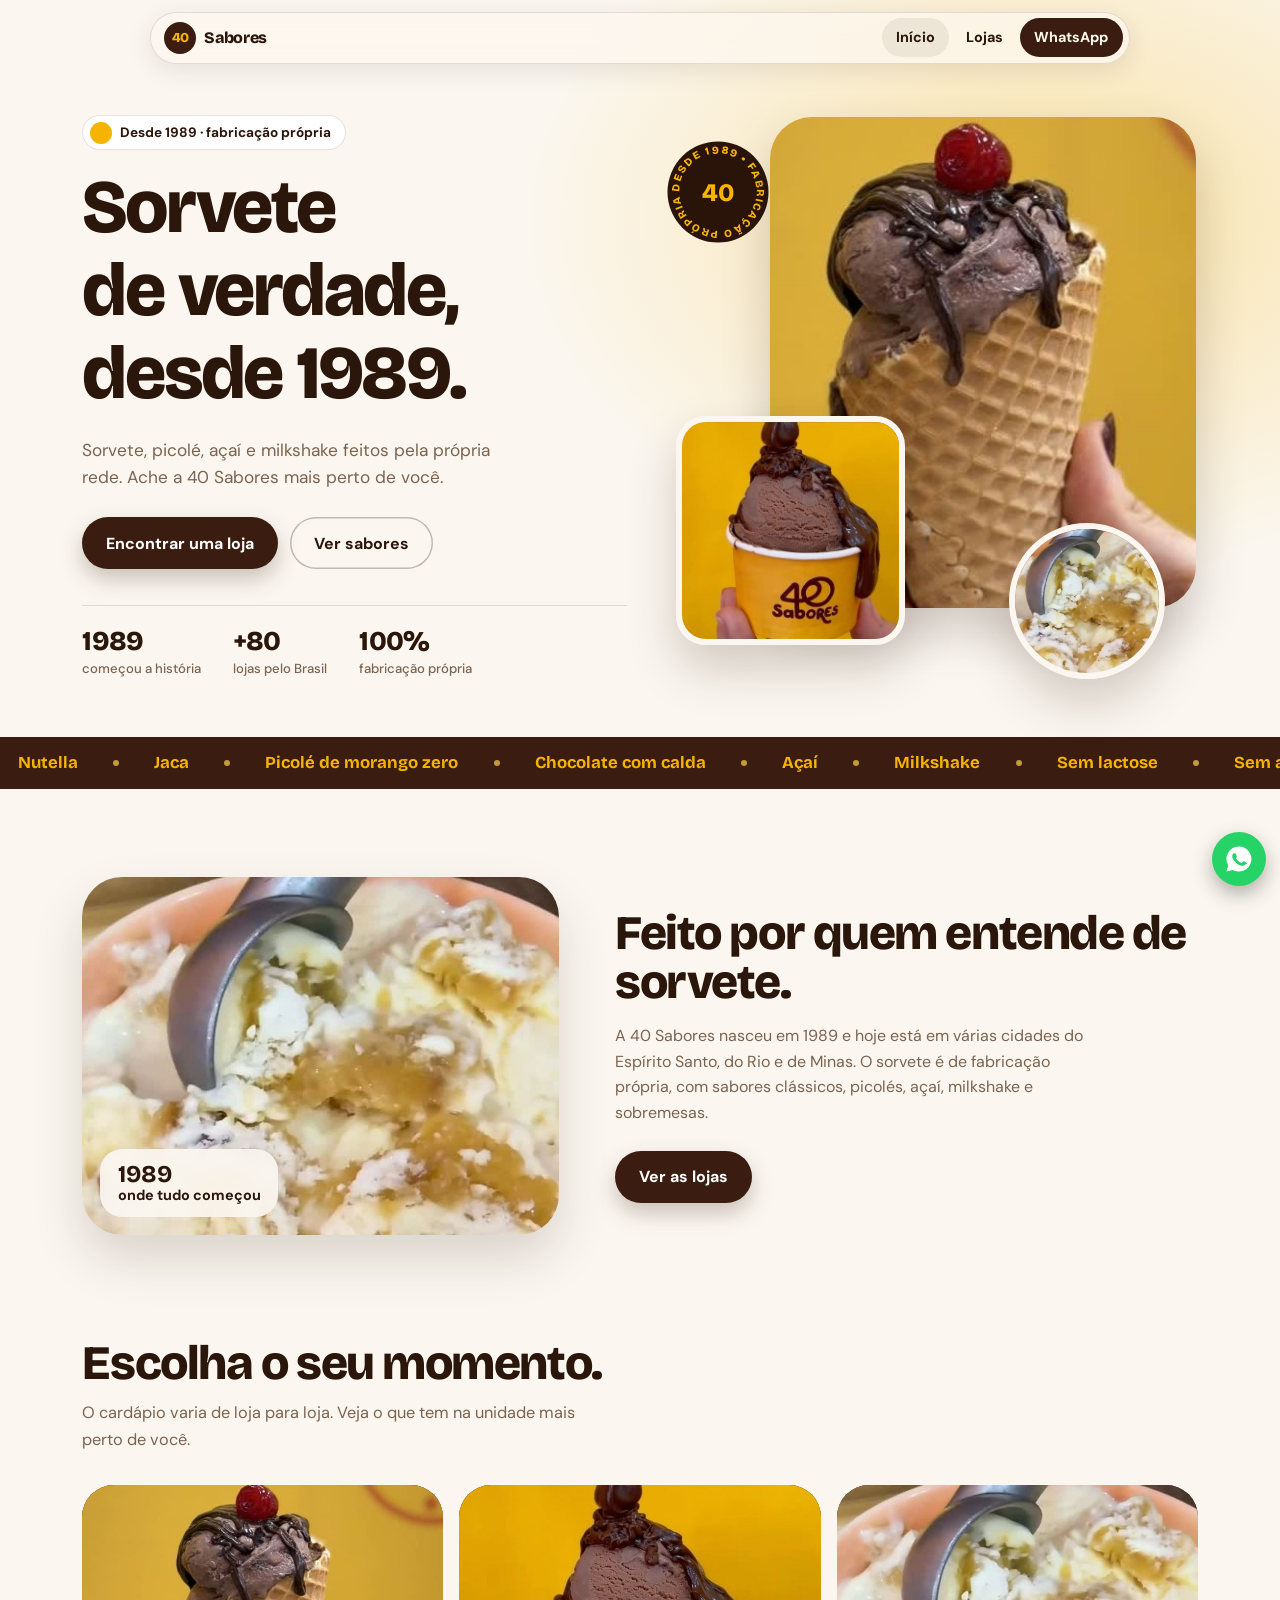
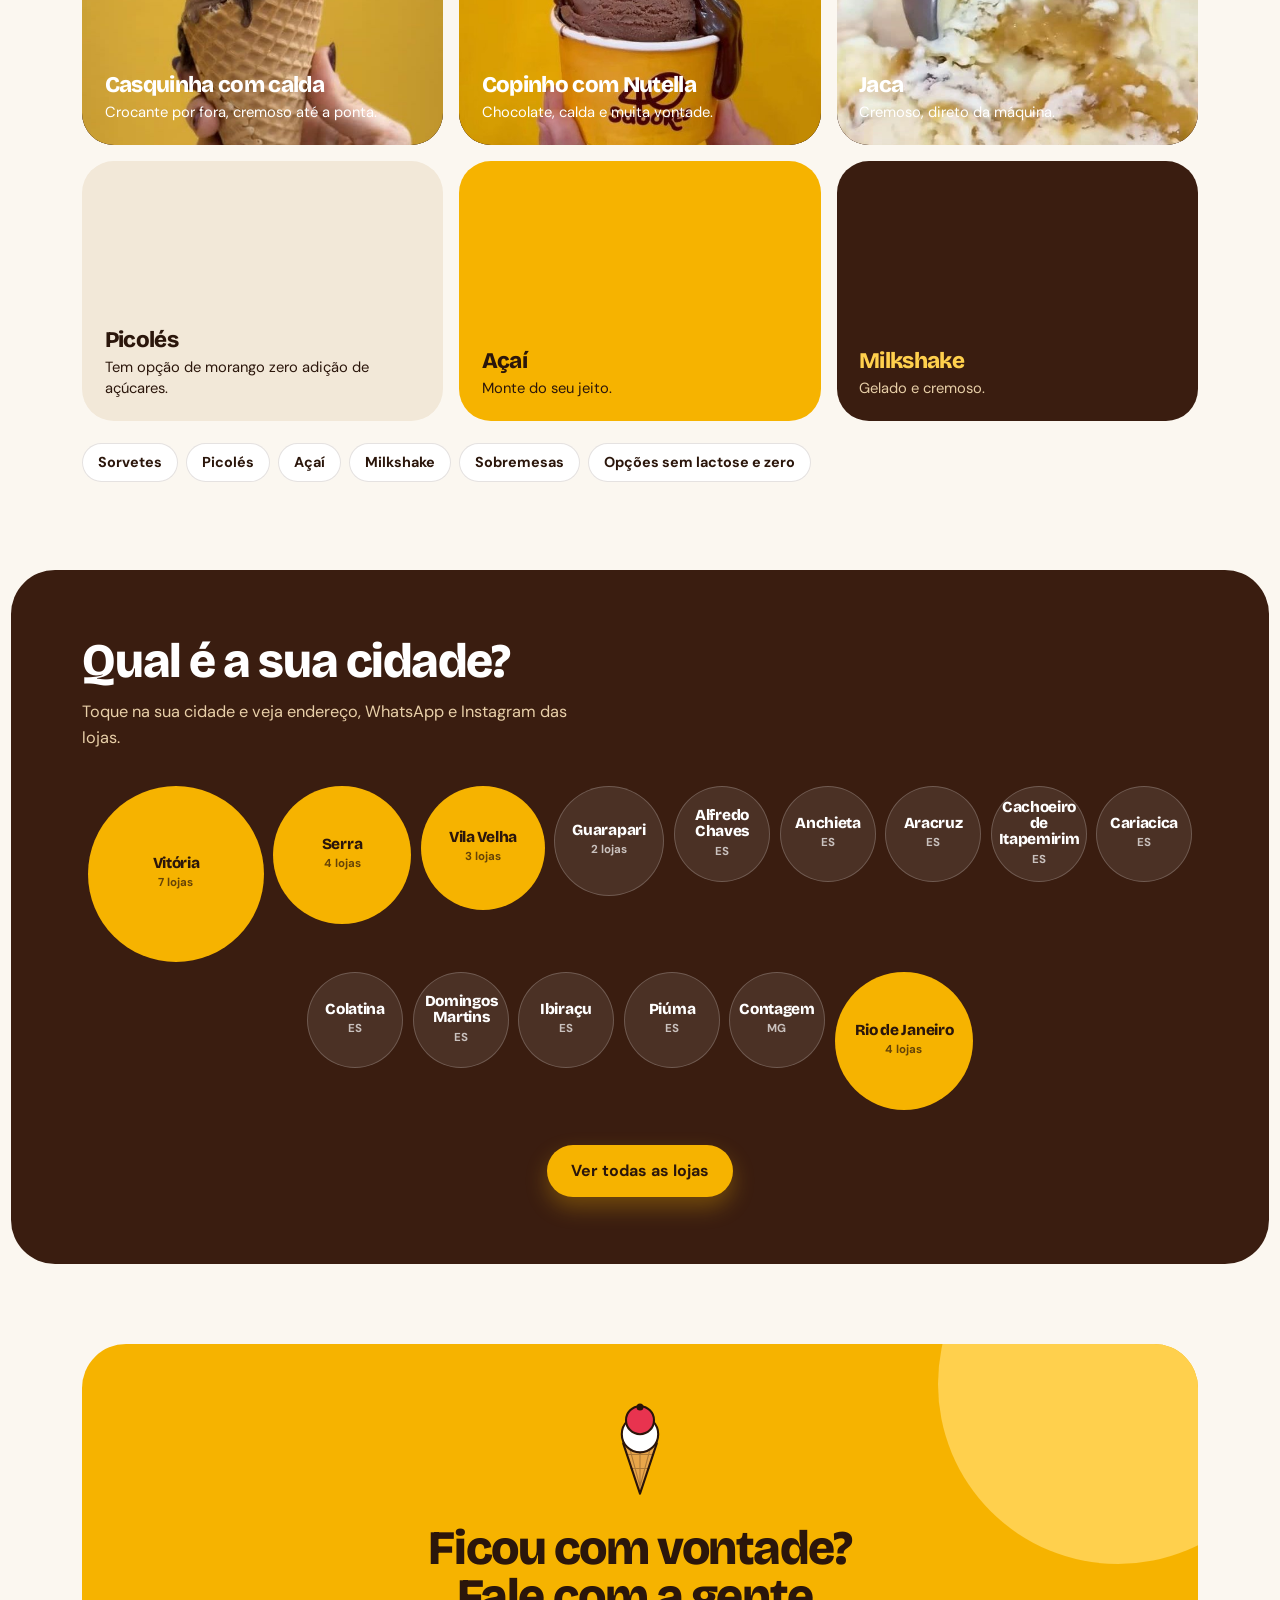
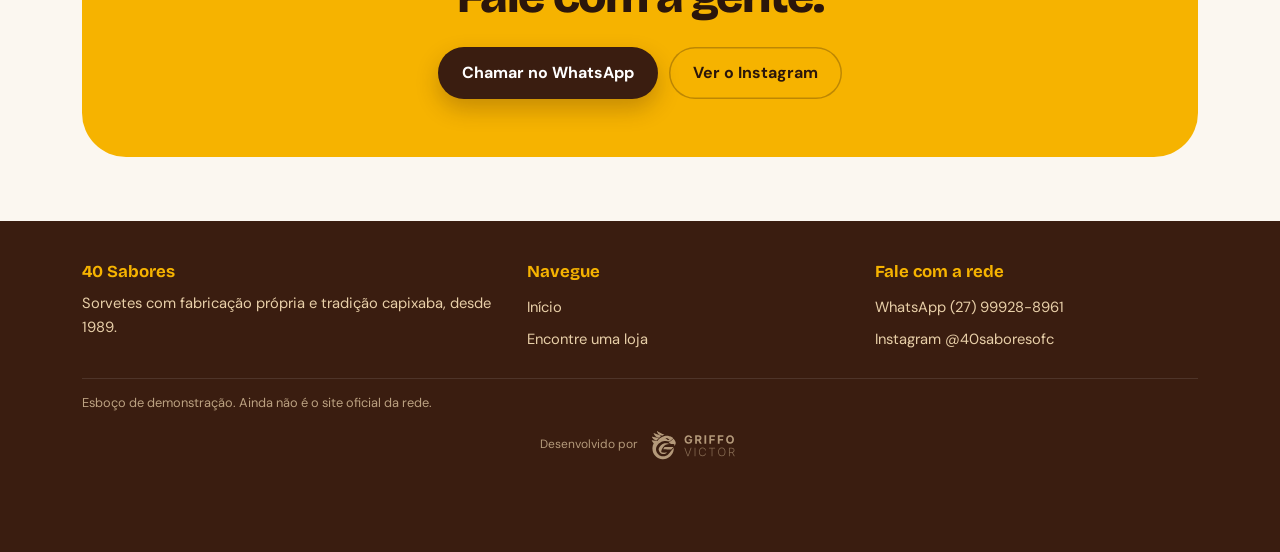
==== commit 8cb9ae20: "Add files via upload" ====
--- a/index.html
+++ b/index.html
@@ -2,62 +2,56 @@
 <title>40 Sabores — sorvete de verdade, desde 1989</title><meta name="description" content="40 Sabores: sorvete, picolé, açaí e milkshake com fabricação própria desde 1989. Encontre a loja mais perto de você.">
 <link rel="preconnect" href="https://fonts.googleapis.com"><link rel="preconnect" href="https://fonts.gstatic.com" crossorigin>
 <link href="https://fonts.googleapis.com/css2?family=Bricolage+Grotesque:opsz,wght@12..96,700;12..96,800&family=DM+Sans:wght@400;500;700;800&display=swap" rel="stylesheet">
-<link rel="stylesheet" href="estilo.css?v=8"></head><body>
+<link rel="stylesheet" href="estilo.css?v=9"></head><body>
 <main>
 <section class="hero"><div class="wrap">
  <div>
-  <div class="chips-top"><span>Desde 1989</span><span>Fabricação própria</span><span>+80 lojas</span></div>
+  <div class="chips-top"><i></i>Desde 1989 · fabricação própria</div>
   <h1><span class="l"><span>Sorvete</span></span><span class="l"><span>de verdade,</span></span><span class="l"><span>desde 1989.</span></span></h1>
-  <p class="l-sub">Sorvete, picolé, açaí e milkshake com fabricação própria. Ache a 40 Sabores mais perto de você.</p>
+  <p class="l-sub">Sorvete, picolé, açaí e milkshake feitos pela própria rede. Ache a 40 Sabores mais perto de você.</p>
   <div class="bt"><a class="btn b-esc" href="lojas.html">Encontrar uma loja</a><a class="btn b-lin" href="#sabores">Ver sabores</a></div>
+  <div class="stats"><div><b>1989</b><span>começou a história</span></div><div><b data-n="80" data-pre="+">+80</b><span>lojas pelo Brasil</span></div><div><b>100%</b><span>fabricação própria</span></div></div>
  </div>
  <div class="arte">
-  <i class="dot a"></i><i class="dot b"></i>
   <figure class="pf pf1"><img src="foto-casquinha.jpg" alt="Casquinha com sorvete de chocolate, calda e cereja"></figure>
   <figure class="pf pf2"><img src="foto-copo.jpg" alt="Copinho 40 Sabores com sorvete de chocolate e calda" style="object-position:40% 50%"></figure>
   <figure class="pf pf3"><img src="foto-jaca.jpg" alt="Sorvete cremoso de jaca sendo servido"></figure>
   <div class="selo" aria-hidden="true"><svg viewBox="0 0 140 140"><defs><path id="c" d="M70 70m-52 0a52 52 0 1 1 104 0a52 52 0 1 1 -104 0"/></defs><circle cx="70" cy="70" r="68" fill="#2A1409"/><text font-family="Bricolage Grotesque,Arial Black,sans-serif" font-weight="800" font-size="14.5" fill="#F6B300" letter-spacing="2.2"><textPath href="#c">DESDE 1989 • FABRICAÇÃO PRÓPRIA •</textPath></text><text x="70" y="82" text-anchor="middle" font-family="Bricolage Grotesque,Arial Black,sans-serif" font-weight="800" font-size="34" fill="#F6B300">40</text></svg></div>
  </div>
 </div></section>
-<div class="sep" style="background:#F6B300" aria-hidden="true"><svg viewBox="0 0 1440 120" preserveAspectRatio="none"><path d="M0 70C200 10 420 120 700 64S1190 0 1440 66V120H0Z" fill="#FFFAEB"/></svg></div>
 <div class="faixa" aria-label="Alguns sabores e produtos"><div class="trilho" id="trilho"></div></div>
 
 <section class="hist"><div class="wrap">
- <div><h2>Feito por quem entende de sorvete.</h2>
+ <div class="cardimg rv"><img src="foto-jaca.jpg" alt="Sorvete cremoso de jaca sendo servido"><div class="fl"><b>1989</b>onde tudo começou</div></div>
+ <div class="rv"><h2>Feito por quem entende de sorvete.</h2>
   <p class="t">A 40 Sabores nasceu em 1989 e hoje está em várias cidades do Espírito Santo, do Rio e de Minas. O sorvete é de fabricação própria, com sabores clássicos, picolés, açaí, milkshake e sobremesas.</p>
-  <div class="bt"><a class="btn b-mor" href="lojas.html">Ver as lojas</a></div></div>
- <div class="bols" aria-label="A 40 Sabores em números">
-  <div class="bs bs1 rv"><div><b>1989</b><p>Ano em que a história começou</p></div></div>
-  <div class="bs bs2 rv"><div><b data-n="80" data-pre="+">+80</b><p>Lojas pelo Brasil</p></div></div>
-  <div class="bs bs3 rv"><div><b>100%</b><p>Fabricação própria</p></div></div>
-  <div class="bs bs4 rv"></div>
+  <div class="bt"><a class="btn b-esc" href="lojas.html">Ver as lojas</a></div></div>
+</div></section>
+
+<section class="sab" id="sabores"><div class="wrap">
+ <h2 class="rv">Escolha o seu momento.</h2>
+ <p class="intro rv">O cardápio varia de loja para loja. Veja o que tem na unidade mais perto de você.</p>
+ <div class="grade">
+  <a class="cd foto rv" href="lojas.html"><img src="foto-casquinha.jpg" alt="" loading="lazy"><h3>Casquinha com calda</h3><p>Crocante por fora, cremoso até a ponta.</p></a>
+  <a class="cd foto rv" href="lojas.html"><img src="foto-copo.jpg" alt="" loading="lazy" style="object-position:45% 50%"><h3>Copinho com Nutella</h3><p>Chocolate, calda e muita vontade.</p></a>
+  <a class="cd foto rv" href="lojas.html"><img src="foto-jaca.jpg" alt="" loading="lazy"><h3>Jaca</h3><p>Cremoso, direto da máquina.</p></a>
+  <div class="cd a rv"><h3>Picolés</h3><p>Tem opção de morango zero adição de açúcares.</p></div>
+  <div class="cd b rv"><h3>Açaí</h3><p>Monte do seu jeito.</p></div>
+  <div class="cd c rv"><h3>Milkshake</h3><p>Gelado e cremoso.</p></div>
  </div>
+ <div class="pills"><span>Sorvetes</span><span>Picolés</span><span>Açaí</span><span>Milkshake</span><span>Sobremesas</span><span>Opções sem lactose e zero</span></div>
 </div></section>
-<div class="sep" style="background:#FFFAEB" aria-hidden="true"><svg viewBox="0 0 1440 120" preserveAspectRatio="none"><path d="M0 70C200 10 420 120 700 64S1190 0 1440 66V120H0Z" fill="#FFD9DE"/></svg></div>
-<section class="sab" id="sabores"><div class="wrap"><h2>Escolha o seu momento.</h2>
- <p class="intro">O cardápio varia de loja para loja. Veja o que tem na unidade mais perto de você.</p></div>
- <div class="arcos" role="list">
-  <a class="arco" role="listitem" href="lojas.html"><img src="foto-casquinha.jpg" alt="" loading="lazy"><div><h3>Casquinha com calda</h3><p>Crocante por fora, cremoso até a ponta.</p></div></a>
-  <a class="arco" role="listitem" href="lojas.html"><img src="foto-copo.jpg" alt="" loading="lazy" style="object-position:45% 50%"><div><h3>Copinho com Nutella</h3><p>Chocolate, calda e muita vontade.</p></div></a>
-  <a class="arco" role="listitem" href="lojas.html"><img src="foto-jaca.jpg" alt="" loading="lazy"><div><h3>Jaca</h3><p>Cremoso, direto da máquina.</p></div></a>
-  <div class="arco cor g" role="listitem"><div><h3>Picolés</h3><p>Tem opção de morango zero adição de açúcares.</p></div></div>
-  <div class="arco cor m" role="listitem"><div><h3>Açaí</h3><p>Monte do seu jeito.</p></div></div>
-  <div class="arco cor p" role="listitem"><div><h3>Milkshake</h3><p>Gelado e cremoso.</p></div></div>
- </div>
- <div class="wrap"><div class="pills"><span>Sorvetes</span><span>Picolés</span><span>Açaí</span><span>Milkshake</span><span>Sobremesas</span><span>Opções sem lactose e zero</span></div></div>
-</section>
-<div class="sep" style="background:#FFD9DE" aria-hidden="true"><svg viewBox="0 0 1440 120" preserveAspectRatio="none"><path d="M0 70C200 10 420 120 700 64S1190 0 1440 66V120H0Z" fill="#2A1409"/></svg></div>
+
 <section class="cid"><div class="wrap"><h2>Qual é a sua cidade?</h2><p class="intro">Toque na sua cidade e veja endereço, WhatsApp e Instagram das lojas.</p>
  <div class="bolhas" id="bolhas"></div>
  <div class="mais"><a class="btn b-gema" href="lojas.html">Ver todas as lojas</a></div></div></section>
-<div class="sep" style="background:#2A1409" aria-hidden="true"><svg viewBox="0 0 1440 120" preserveAspectRatio="none"><path d="M0 70C200 10 420 120 700 64S1190 0 1440 66V120H0Z" fill="#F6B300"/></svg></div>
-<section class="fale"><div class="wrap"><div class="cone" id="cone"></div>
+
+<section class="fale"><div class="wrap"><div class="caixa"><div class="cone" id="cone"></div>
  <h2>Ficou com vontade? Fale com a gente.</h2>
  <div class="bt"><a class="btn b-esc" target="_blank" rel="noopener" href="https://wa.me/5527999288961?text=Ol%C3%A1%2C%2040%20Sabores!%20Vim%20pelo%20site.">Chamar no WhatsApp</a><a class="btn b-lin" target="_blank" rel="noopener" href="https://www.instagram.com/40saboresofc/">Ver o Instagram</a></div>
-</div></section>
-<div class="sep" style="background:#F6B300" aria-hidden="true"><svg viewBox="0 0 1440 120" preserveAspectRatio="none"><path d="M0 70C200 10 420 120 700 64S1190 0 1440 66V120H0Z" fill="#2A1409"/></svg></div>
+</div></div></section>
 </main>
-<script src="comum.js?v=8"></script><script>
+<script src="comum.js?v=9"></script><script>
 montarLayout("inicio");efeitosHome();
 const tr=document.getElementById("trilho");const bloco=SABORES.map(s=>"<span>"+s+"</span>").join("");tr.innerHTML=bloco+bloco;
 bolhas(document.getElementById("bolhas"),LOJAS,{href:c=>"lojas.html?q="+encodeURIComponent(c)});
--- a/estilo.css
+++ b/estilo.css
@@ -1,169 +1,165 @@
-:root{--gema:#F6B300;--gema2:#FFD04D;--calda:#2A1409;--choc:#4B2410;--leite:#FFFAEB;--morango:#E8334F;--rosa:#FFD9DE;--pist:#BFE6C4;--suave:#6f5642;
+:root{--bg:#FBF7F0;--areia:#F2E8D8;--ink:#2B160B;--choc:#3A1D10;--gema:#F6B300;--gema2:#FFD04D;--morango:#E8334F;--suave:#7a6350;--linha:rgba(43,22,11,.12);
  --disp:"Bricolage Grotesque","Arial Black","Segoe UI",system-ui,sans-serif;--txt:"DM Sans","Segoe UI",system-ui,sans-serif}
 *{box-sizing:border-box;margin:0;padding:0}
-html{scroll-behavior:smooth;font-size:16px;overflow-x:hidden}@media(min-width:900px){html{font-size:18px}}
-body{font-family:var(--txt);color:var(--calda);background:var(--leite);line-height:1.6;-webkit-font-smoothing:antialiased;overflow-x:clip}
+html{scroll-behavior:smooth;font-size:16px;overflow-x:hidden}
+body{font-family:var(--txt);color:var(--ink);background:var(--bg);line-height:1.6;-webkit-font-smoothing:antialiased;overflow-x:clip}
 img{display:block;max-width:100%}
 a{color:inherit}
-:focus-visible{outline:3px solid var(--morango);outline-offset:3px;border-radius:8px}
-.wrap{max-width:1240px;margin:0 auto;padding:0 1.5rem}
+:focus-visible{outline:3px solid var(--morango);outline-offset:3px;border-radius:10px}
+.wrap{max-width:1160px;margin:0 auto;padding:0 1.4rem}
 .sr{position:absolute;left:-9999px}
-h1,h2,h3{font-family:var(--disp);font-weight:800;line-height:.98;letter-spacing:-.035em}
-h2{font-size:clamp(2.1rem,5.2vw,3.8rem)}
-.intro{max-width:34rem;color:var(--suave);font-size:1.05rem;margin-top:1rem}
-.sep{display:block;line-height:0}.sep svg{display:block;width:100%;height:clamp(46px,8vw,120px)}
-.rv{opacity:0;transform:scale(.7);transition:opacity .5s,transform .7s cubic-bezier(.3,1.5,.5,1);transition-delay:calc(var(--k,0)*80ms)}
+h1,h2,h3{font-family:var(--disp);font-weight:800;line-height:1.02;letter-spacing:-.03em}
+h2{font-size:clamp(1.9rem,4vw,3rem)}
+.intro{max-width:32rem;color:var(--suave);font-size:1.02rem;margin-top:.8rem}
+.rv{opacity:0;transform:translateY(14px);transition:opacity .6s,transform .6s;transition-delay:calc(var(--k,0)*70ms)}
 .rv.in{opacity:1;transform:none}
 html:not(.js) .rv{opacity:1;transform:none}
 
-/* ===== menu flutuante ===== */
-.menu{position:fixed;z-index:80;top:12px;left:50%;transform:translateX(-50%);width:min(860px,calc(100% - 20px));
- display:flex;align-items:center;justify-content:space-between;gap:.6rem;padding:.35rem .4rem .35rem .8rem;border-radius:999px;
- background:rgba(42,20,9,.82);backdrop-filter:blur(14px) saturate(1.4);-webkit-backdrop-filter:blur(14px) saturate(1.4);color:var(--leite);
- box-shadow:0 8px 24px rgba(42,20,9,.25),inset 0 0 0 1px rgba(255,255,255,.08);transition:top .3s,background .3s}
-.menu.pequeno{top:8px;background:rgba(42,20,9,.95)}
-.logo{display:flex;align-items:center;gap:.45rem;text-decoration:none;font-family:var(--disp);font-weight:800;font-size:1rem;letter-spacing:-.02em}
-.logo .n{display:grid;place-items:center;width:32px;height:32px;border-radius:50%;background:var(--gema);color:var(--calda);font-size:.9rem}
+/* ===== menu ===== */
+.menu{position:fixed;z-index:80;top:12px;left:50%;transform:translateX(-50%);width:min(980px,calc(100% - 20px));
+ display:flex;align-items:center;justify-content:space-between;gap:.6rem;padding:.4rem .45rem .4rem .9rem;border-radius:999px;
+ background:rgba(251,247,240,.78);backdrop-filter:blur(16px) saturate(1.5);-webkit-backdrop-filter:blur(16px) saturate(1.5);color:var(--ink);
+ box-shadow:0 6px 24px rgba(43,22,11,.1),inset 0 0 0 1px var(--linha);transition:top .3s,background .3s}
+.menu.pequeno{top:8px;background:rgba(251,247,240,.94)}
+.logo{display:flex;align-items:center;gap:.5rem;text-decoration:none;font-family:var(--disp);font-weight:800;font-size:1rem;letter-spacing:-.02em}
+.logo .n{display:grid;place-items:center;width:32px;height:32px;border-radius:50%;background:var(--choc);color:var(--gema);font-size:.85rem}
 .menu nav{display:flex;align-items:center;gap:.15rem}
-.menu nav a{text-decoration:none;font-weight:700;font-size:.88rem;padding:.5rem .8rem;border-radius:999px;transition:background .2s;white-space:nowrap}
-.menu nav a:hover,.menu nav a.on{background:rgba(255,255,255,.12)}
-.menu nav a.cta{background:var(--gema);color:var(--calda)}
-.menu nav a.cta:hover{background:var(--gema2)}
+.menu nav a{text-decoration:none;font-weight:700;font-size:.9rem;padding:.5rem .9rem;border-radius:999px;transition:background .2s;white-space:nowrap}
+.menu nav a:hover,.menu nav a.on{background:rgba(43,22,11,.07)}
+.menu nav a.cta{background:var(--choc);color:var(--leite,#FFFAEB)}
+.menu nav a.cta:hover{background:var(--ink)}
 
 /* ===== botões ===== */
-.btn{display:inline-flex;align-items:center;justify-content:center;gap:.5rem;min-height:54px;padding:.7rem 1.6rem;border-radius:999px;font:inherit;font-weight:800;font-size:1rem;text-decoration:none;border:0;cursor:pointer;transition:transform .2s,box-shadow .2s,background .2s}
-.btn:hover{transform:translateY(-3px) rotate(-1deg)}
-.b-esc{background:var(--calda);color:var(--gema);box-shadow:0 7px 0 rgba(0,0,0,.18)}
-.b-lin{background:rgba(255,255,255,.4);color:var(--calda);box-shadow:inset 0 0 0 2.5px var(--calda)}
-.b-lin:hover{background:var(--calda);color:var(--gema)}
-.b-gema{background:var(--gema);color:var(--calda);box-shadow:0 7px 0 rgba(0,0,0,.3)}
-.b-mor{background:var(--morango);color:#fff;box-shadow:0 7px 0 rgba(0,0,0,.2)}
+.btn{display:inline-flex;align-items:center;justify-content:center;gap:.5rem;min-height:52px;padding:.7rem 1.5rem;border-radius:999px;font:inherit;font-weight:700;font-size:1rem;text-decoration:none;border:0;cursor:pointer;transition:transform .2s,box-shadow .2s,background .2s}
+.btn:hover{transform:translateY(-2px)}
+.b-esc{background:var(--choc);color:#fff;box-shadow:0 10px 22px rgba(58,29,16,.25)}
+.b-esc:hover{background:var(--ink)}
+.b-lin{background:transparent;color:var(--ink);box-shadow:inset 0 0 0 1.5px rgba(43,22,11,.28)}
+.b-lin:hover{background:var(--ink);color:#fff}
+.b-gema{background:var(--gema);color:var(--ink);box-shadow:0 10px 22px rgba(246,179,0,.3)}
+.b-gema:hover{background:var(--gema2)}
+.b-mor{background:var(--morango);color:#fff;box-shadow:0 10px 22px rgba(232,51,79,.25)}
 .b-zap{background:#25D366;color:#053}
-.bt{display:flex;gap:.8rem;flex-wrap:wrap;margin-top:1.6rem}
+.bt{display:flex;gap:.7rem;flex-wrap:wrap;margin-top:1.6rem}
 
 /* ===== hero ===== */
-.hero{position:relative;background:var(--gema);padding:7rem 0 1rem;overflow:hidden;isolation:isolate}
-.hero .wrap{display:grid;grid-template-columns:1.05fr .95fr;gap:2rem;align-items:center}
-.hero::before,.hero::after{content:"";position:absolute;border-radius:50%;z-index:-1}
-.hero::before{width:520px;height:520px;background:var(--gema2);right:-140px;top:-120px}
-.hero::after{width:300px;height:300px;background:#E9A000;left:-110px;bottom:-60px}
-.chips-top{display:flex;gap:.5rem;flex-wrap:wrap;margin-bottom:1.2rem}
-.chips-top span{background:var(--calda);color:var(--gema);font-weight:800;font-size:.85rem;padding:.4rem .95rem;border-radius:999px}
-.hero h1{font-size:clamp(3rem,8.6vw,6.8rem);color:var(--calda)}
-.hero h1 .l{display:block;overflow:hidden;padding-bottom:.06em}
+.hero{position:relative;padding:7.2rem 0 3.5rem;overflow:hidden;isolation:isolate;background:radial-gradient(ellipse 60% 70% at 82% 30%,rgba(246,179,0,.3),transparent 70%),var(--bg)}
+.hero .wrap{display:grid;grid-template-columns:1.02fr .98fr;gap:3rem;align-items:center}
+.chips-top{display:inline-flex;align-items:center;gap:.5rem;margin-bottom:1.2rem;background:#fff;box-shadow:inset 0 0 0 1px var(--linha);padding:.4rem .9rem .4rem .5rem;border-radius:999px;font-weight:700;font-size:.85rem}
+.chips-top i{width:22px;height:22px;border-radius:50%;background:var(--gema);display:inline-block}
+.hero h1{font-size:clamp(2.6rem,6vw,4.7rem)}
+.hero h1 .l{display:block;overflow:hidden;padding-bottom:.08em}
 .hero h1 .l span{display:inline-block;transform:translateY(105%);animation:sobe .9s cubic-bezier(.2,.9,.2,1) forwards}
-.hero h1 .l:nth-child(2) span{animation-delay:.12s}.hero h1 .l:nth-child(3) span{animation-delay:.24s}
+.hero h1 .l:nth-child(2) span{animation-delay:.1s}.hero h1 .l:nth-child(3) span{animation-delay:.2s}
 @keyframes sobe{to{transform:none}}
-.l-sub{max-width:30rem;margin-top:1.3rem;font-size:1.15rem;font-weight:500;opacity:0;animation:surge .8s .6s forwards}
-.hero .bt,.chips-top{opacity:0;animation:surge .8s .8s forwards}.chips-top{animation-delay:.1s}
-@keyframes surge{from{opacity:0;transform:translateY(14px)}to{opacity:1;transform:none}}
-.arte{position:relative;aspect-ratio:1/1.02;width:100%;max-width:560px;justify-self:center}
-.pf{position:absolute;margin:0;overflow:hidden;border:7px solid var(--leite);box-shadow:0 22px 40px rgba(42,20,9,.28);
- transform:translate(calc(var(--px,0)*var(--d)*1px),calc(var(--py,0)*var(--d)*1px));animation:flutua 7s ease-in-out infinite;animation-delay:var(--dl)}
+.l-sub{max-width:28rem;margin-top:1.2rem;font-size:1.08rem;color:var(--suave);opacity:0;animation:surge .8s .5s forwards}
+.hero .bt,.chips-top{opacity:0;animation:surge .8s .7s forwards}.chips-top{animation-delay:.05s}
+@keyframes surge{from{opacity:0;transform:translateY(12px)}to{opacity:1;transform:none}}
+.stats{display:flex;gap:2rem;margin-top:2.2rem;padding-top:1.4rem;border-top:1px solid var(--linha);opacity:0;animation:surge .8s .9s forwards}
+.stats b{display:block;font-family:var(--disp);font-size:1.7rem;font-weight:800;letter-spacing:-.03em;line-height:1}
+.stats span{font-size:.82rem;color:var(--suave);font-weight:500}
+.arte{position:relative;width:100%;max-width:520px;justify-self:center;aspect-ratio:1/1.08}
+.pf{position:absolute;margin:0;overflow:hidden;box-shadow:0 24px 50px rgba(43,22,11,.2);
+ transform:translate(calc(var(--px,0)*var(--d)*1px),calc(var(--py,0)*var(--d)*1px));transition:transform .2s}
 .pf img{width:100%;height:100%;object-fit:cover}
-@keyframes flutua{0%,100%{margin-top:0}50%{margin-top:-14px}}
-.pf1{--d:10;--dl:0s;left:0;top:10%;width:68%;aspect-ratio:1;border-radius:50%}
-.pf2{--d:20;--dl:-2.3s;right:0;top:0;width:44%;aspect-ratio:3/4.1;border-radius:999px 999px 40px 40px;z-index:2}
-.pf3{--d:28;--dl:-4.5s;right:4%;bottom:0;width:46%;aspect-ratio:1;border-radius:62% 38% 55% 45%/48% 60% 40% 52%;z-index:3;animation:flutua 7s ease-in-out infinite,morfa 9s ease-in-out infinite}
-@keyframes morfa{0%,100%{border-radius:62% 38% 55% 45%/48% 60% 40% 52%}50%{border-radius:42% 58% 40% 60%/58% 42% 58% 42%}}
-.selo{position:absolute;left:2%;bottom:4%;width:112px;height:112px;z-index:4;animation:gira 22s linear infinite}
+.pf1{--d:8;right:0;top:0;width:82%;aspect-ratio:4/4.6;border-radius:42px}
+.pf2{--d:18;left:0;bottom:6%;width:44%;aspect-ratio:1;border-radius:30px;border:6px solid var(--bg);z-index:2}
+.pf3{--d:24;right:6%;bottom:0;width:30%;aspect-ratio:1;border-radius:50%;border:6px solid var(--bg);z-index:3}
+.selo{position:absolute;left:-2%;top:4%;width:104px;height:104px;z-index:4;animation:gira 24s linear infinite}
 .selo svg{width:100%;height:100%}@keyframes gira{to{transform:rotate(360deg)}}
-.dot{position:absolute;border-radius:50%;z-index:1}.dot.a{width:56px;height:56px;background:var(--morango);left:58%;top:2%}.dot.b{width:26px;height:26px;background:var(--calda);left:6%;top:2%}
 
-/* ===== faixa inclinada ===== */
-.faixa{position:relative;z-index:3;background:var(--calda);color:var(--gema);overflow:hidden;padding:.9rem 0;transform:rotate(-2deg);margin:-.5rem -3rem 0;box-shadow:0 10px 24px rgba(42,20,9,.25)}
-.trilho{display:flex;width:max-content;animation:corre 38s linear infinite}
+/* ===== faixa ===== */
+.faixa{background:var(--choc);color:var(--gema);overflow:hidden;padding:.8rem 0}
+.trilho{display:flex;width:max-content;animation:corre 40s linear infinite}
 @keyframes corre{to{transform:translateX(-50%)}}
-.trilho span{font-family:var(--disp);font-weight:800;font-size:clamp(1.3rem,2.8vw,1.9rem);letter-spacing:-.01em;white-space:nowrap;padding:0 1.2rem;display:flex;align-items:center;gap:2.4rem}
-.trilho span::after{content:"";width:13px;height:13px;border-radius:50%;background:var(--morango);flex:none}
+.trilho span{font-family:var(--disp);font-weight:700;font-size:1.05rem;white-space:nowrap;padding:0 1.1rem;display:flex;align-items:center;gap:2.2rem}
+.trilho span::after{content:"";width:6px;height:6px;border-radius:50%;background:var(--gema2);opacity:.7;flex:none}
 
 /* ===== história ===== */
-.hist{background:var(--leite);padding:4.5rem 0 2rem}
-.hist .wrap{display:grid;grid-template-columns:1fr 1fr;gap:3rem;align-items:center}
-.hist p.t{margin-top:1.2rem;font-size:1.12rem;color:var(--suave);max-width:32rem}
-.bols{position:relative;min-height:430px}
-.bs{position:absolute;border-radius:50%;display:grid;place-content:center;text-align:center;padding:1rem;animation:flutua 8s ease-in-out infinite}
-.bs b{font-family:var(--disp);font-weight:800;line-height:1;letter-spacing:-.04em}
-.bs p{font-weight:700;font-size:.95rem;line-height:1.25;margin-top:.4rem}
-.bs1{width:min(300px,62%);aspect-ratio:1;left:4%;top:0;background:var(--gema)}.bs1 b{font-size:clamp(3.4rem,8vw,5.4rem)}
-.bs2{width:min(230px,48%);aspect-ratio:1;right:0;top:30%;background:var(--morango);color:#fff;animation-delay:-3s}.bs2 b{font-size:clamp(2.6rem,6vw,4rem)}
-.bs3{width:min(200px,42%);aspect-ratio:1;left:18%;bottom:0;background:var(--calda);color:var(--gema);animation-delay:-5s}.bs3 b{font-size:clamp(2.2rem,5vw,3.2rem)}
-.bs4{width:84px;aspect-ratio:1;right:10%;bottom:6%;background:var(--pist);animation-delay:-1s}
+.hist{padding:5.5rem 0}
+.hist .wrap{display:grid;grid-template-columns:.9fr 1.1fr;gap:3.5rem;align-items:center}
+.hist p.t{margin-top:1rem;color:var(--suave);max-width:30rem}
+.cardimg{position:relative;border-radius:40px;overflow:hidden;aspect-ratio:4/3;box-shadow:0 24px 50px rgba(43,22,11,.16)}
+.cardimg img{width:100%;height:100%;object-fit:cover}
+.cardimg .fl{position:absolute;left:1.1rem;bottom:1.1rem;background:rgba(251,247,240,.92);backdrop-filter:blur(8px);border-radius:22px;padding:.8rem 1.1rem;font-weight:700;font-size:.9rem;line-height:1.3}
+.cardimg .fl b{display:block;font-family:var(--disp);font-size:1.5rem;line-height:1}
 
 /* ===== sabores ===== */
-.sab{background:var(--rosa);padding:2.5rem 0 3rem}
-.arcos{display:flex;gap:1.2rem;margin-top:2.4rem;overflow-x:auto;padding:.4rem 1.5rem 1.6rem;scroll-snap-type:x mandatory;scrollbar-width:none;-webkit-overflow-scrolling:touch}
-.arcos::-webkit-scrollbar{display:none}
-.arco{flex:0 0 min(270px,74vw);scroll-snap-align:center;position:relative;aspect-ratio:3/4.3;border-radius:999px 999px 36px 36px;overflow:hidden;background:var(--calda);color:#fff;box-shadow:0 18px 30px rgba(42,20,9,.2)}
-.arco img{position:absolute;inset:0;width:100%;height:100%;object-fit:cover;transition:transform .6s}
-.arco:hover img{transform:scale(1.06)}
-.arco::after{content:"";position:absolute;inset:0;background:linear-gradient(0deg,rgba(42,20,9,.82),transparent 55%)}
-.arco div{position:absolute;left:0;right:0;bottom:0;padding:1.2rem 1.3rem 1.5rem;z-index:2;text-align:center}
-.arco h3{font-size:1.45rem}.arco p{font-size:.9rem;opacity:.9;margin-top:.3rem;line-height:1.35}
-.arco.cor{display:grid;place-items:center;text-align:center;padding:2rem}
-.arco.cor::after{display:none}.arco.cor div{position:static;padding:0}
-.arco.cor.g{background:var(--gema);color:var(--calda)}.arco.cor.m{background:var(--morango)}.arco.cor.p{background:var(--pist);color:var(--calda)}
-.arco.cor h3{font-size:2.1rem}.arco.cor p{font-size:1rem;opacity:1}
-.pills{display:flex;flex-wrap:wrap;gap:.6rem;margin-top:1rem}
-.pills span{background:#fff;font-weight:800;padding:.55rem 1.1rem;border-radius:999px;box-shadow:0 5px 0 rgba(42,20,9,.1)}
+.sab{padding:1rem 0 5.5rem}
+.sab .topo{display:flex;align-items:end;justify-content:space-between;gap:1rem;flex-wrap:wrap}
+.grade{display:grid;grid-template-columns:repeat(3,1fr);gap:16px;margin-top:2rem}
+.cd{position:relative;border-radius:32px;overflow:hidden;min-height:260px;display:flex;flex-direction:column;justify-content:flex-end;padding:1.4rem;text-decoration:none;transition:transform .35s}
+.cd:hover{transform:translateY(-5px)}
+.cd h3{font-size:1.4rem}.cd p{font-size:.92rem;margin-top:.3rem;line-height:1.4}
+.cd.foto{color:#fff;background:var(--choc)}
+.cd.foto img{position:absolute;inset:0;width:100%;height:100%;object-fit:cover;transition:transform .6s}
+.cd.foto:hover img{transform:scale(1.05)}
+.cd.foto::after{content:"";position:absolute;inset:0;background:linear-gradient(0deg,rgba(43,22,11,.8),transparent 60%)}
+.cd.foto>*{position:relative;z-index:2}
+.cd.a{background:var(--areia)}.cd.b{background:var(--gema)}.cd.c{background:var(--choc);color:var(--gema2)}
+.cd.c p{color:#e8cfa8}
+.pills{display:flex;flex-wrap:wrap;gap:.5rem;margin-top:1.4rem}
+.pills span{background:#fff;font-weight:700;font-size:.9rem;padding:.5rem 1rem;border-radius:999px;box-shadow:inset 0 0 0 1px var(--linha)}
 
-/* ===== bolhas de cidades ===== */
-.cid{background:var(--calda);color:var(--leite);padding:3rem 0 4rem;position:relative}
-.cid h2{color:var(--gema)}.cid .intro{color:#e8cfa8}
-.bolhas{display:flex;flex-wrap:wrap;justify-content:center;gap:.7rem;margin-top:2.4rem}
+/* ===== cidades (bolhas) ===== */
+.cid{background:var(--choc);color:#FFFAEB;margin:0 .7rem;border-radius:44px;padding:4.2rem 0}
+.cid h2{color:#fff}.cid .intro{color:#e8cfa8}
+.bolhas{display:flex;flex-wrap:wrap;justify-content:center;gap:.6rem;margin-top:2.2rem}
 .bol{width:var(--d);height:var(--d);border-radius:50%;border:0;display:grid;place-content:center;text-align:center;padding:.6rem;text-decoration:none;font:inherit;cursor:pointer;
- transition:transform .35s cubic-bezier(.3,1.6,.5,1),box-shadow .3s;animation:pop .7s cubic-bezier(.3,1.5,.5,1) both;animation-delay:calc(var(--i)*55ms)}
-.bol b{font-family:var(--disp);font-weight:800;font-size:clamp(.82rem,1.3vw,1.1rem);line-height:1.05;letter-spacing:-.02em}
-.bol small{font-size:.74rem;font-weight:700;opacity:.8;margin-top:.2rem}
-.bol:hover{transform:scale(1.1) rotate(-4deg)}
-.bol.c0{background:var(--gema);color:var(--calda)}.bol.c1{background:var(--morango);color:#fff}.bol.c2{background:var(--rosa);color:var(--calda)}.bol.c3{background:var(--pist);color:var(--calda)}
-.bol.on{box-shadow:0 0 0 6px var(--leite),0 0 0 11px var(--morango);transform:scale(1.06)}
-@keyframes pop{from{opacity:0;transform:scale(.3)}to{opacity:1;transform:none}}
-.mais{display:flex;justify-content:center;margin-top:2.4rem}
+ background:var(--areia);color:var(--ink);transition:transform .35s cubic-bezier(.3,1.6,.5,1),background .2s,box-shadow .3s;animation:pop .6s cubic-bezier(.3,1.4,.5,1) both;animation-delay:calc(var(--i)*45ms)}
+.bol b{font-family:var(--disp);font-weight:800;font-size:clamp(.8rem,1.2vw,1.02rem);line-height:1.05;letter-spacing:-.02em}
+.bol small{font-size:.72rem;font-weight:700;opacity:.7;margin-top:.2rem}
+.bol:hover{transform:scale(1.08)}
+.bol.g{background:var(--gema)}
+.cid .bol{background:rgba(255,255,255,.09);color:#fff;box-shadow:inset 0 0 0 1px rgba(255,255,255,.2)}
+.cid .bol.g{background:var(--gema);color:var(--ink);box-shadow:none}
+.cid .bol:hover{background:var(--gema2);color:var(--ink)}
+.bol.on{box-shadow:0 0 0 4px var(--bg),0 0 0 7px var(--morango)!important;background:var(--gema)!important;color:var(--ink)!important}
+@keyframes pop{from{opacity:0;transform:scale(.4)}to{opacity:1;transform:none}}
+.mais{display:flex;justify-content:center;margin-top:2.2rem}
 
 /* ===== fechamento ===== */
-.fale{background:var(--gema);padding:4.5rem 0 4rem;position:relative;overflow:hidden;isolation:isolate;text-align:center}
-.fale::before,.fale::after{content:"";position:absolute;border-radius:50%;z-index:-1}
-.fale::before{width:380px;height:380px;background:var(--gema2);left:-120px;top:-100px}
-.fale::after{width:260px;height:260px;background:var(--morango);right:-70px;bottom:-90px}
-.fale h2{max-width:14ch;margin:0 auto}
+.fale{padding:5rem 0 4rem}
+.fale .caixa{background:var(--gema);border-radius:44px;padding:3.6rem 1.5rem;text-align:center;position:relative;overflow:hidden;isolation:isolate}
+.fale .caixa::before{content:"";position:absolute;width:360px;height:360px;border-radius:50%;background:var(--gema2);right:-100px;top:-140px;z-index:-1}
+.fale h2{max-width:16ch;margin:0 auto}
 .fale .bt{justify-content:center}
-.fale .cone{width:96px;margin:0 auto 1.2rem;animation:flutua 5s ease-in-out infinite}
+.fale .cone{width:70px;margin:0 auto 1rem}
 
-/* ===== página de lojas ===== */
-.topo-pg{background:var(--gema);padding:7rem 0 1rem;position:relative;overflow:hidden;isolation:isolate}
-.topo-pg::before{content:"";position:absolute;width:380px;height:380px;border-radius:50%;background:var(--gema2);right:-90px;top:-130px;z-index:-1}
-.topo-pg h1{font-size:clamp(2.8rem,7.4vw,5.4rem)}
-.topo-pg p{margin-top:1rem;font-size:1.15rem;font-weight:500;max-width:32rem}
-.escolha{background:var(--leite);padding:1.6rem 0 2rem}
-.busca{display:flex;gap:.5rem;max-width:560px;flex-wrap:wrap}
-.busca input{flex:1;min-width:220px;min-height:56px;border-radius:999px;border:0;padding:0 1.5rem;font:inherit;font-weight:600;background:#fff;color:var(--calda);box-shadow:inset 0 0 0 2px rgba(42,20,9,.18)}
-.busca input:focus{outline:3px solid var(--morango)}
-.ufs{display:flex;gap:.5rem;flex-wrap:wrap;margin-top:1rem}
-.ufs button{font:inherit;font-weight:800;padding:.55rem 1.15rem;border-radius:999px;border:0;cursor:pointer;background:#fff;color:var(--calda);box-shadow:inset 0 0 0 2px rgba(42,20,9,.18);transition:background .2s}
-.ufs button[aria-pressed="true"]{background:var(--calda);color:var(--gema);box-shadow:none}
-.dica{margin-top:1.6rem;color:var(--suave);font-weight:700}
-.painel{background:var(--choc);color:var(--leite);border-radius:44px;padding:1.6rem 1.2rem 1.4rem;margin:1rem 0 2.4rem;scroll-margin-top:90px}
+/* ===== lojas ===== */
+.topo-pg{padding:7rem 0 1.4rem;background:radial-gradient(ellipse 50% 90% at 85% 0%,rgba(246,179,0,.28),transparent 70%),var(--bg)}
+.topo-pg h1{font-size:clamp(2.4rem,5.6vw,4rem)}
+.topo-pg p{margin-top:.8rem;font-size:1.08rem;color:var(--suave);max-width:30rem}
+.escolha{padding:.8rem 0 2rem}
+.busca{display:flex;gap:.5rem;max-width:520px;flex-wrap:wrap}
+.busca input{flex:1;min-width:220px;min-height:54px;border-radius:999px;border:0;padding:0 1.4rem;font:inherit;font-weight:500;background:#fff;color:var(--ink);box-shadow:inset 0 0 0 1px var(--linha)}
+.busca input:focus{outline:3px solid var(--gema)}
+.ufs{display:flex;gap:.45rem;flex-wrap:wrap;margin-top:.9rem}
+.ufs button{font:inherit;font-weight:700;font-size:.9rem;padding:.5rem 1.05rem;border-radius:999px;border:0;cursor:pointer;background:#fff;color:var(--ink);box-shadow:inset 0 0 0 1px var(--linha);transition:background .2s}
+.ufs button[aria-pressed="true"]{background:var(--choc);color:#fff;box-shadow:none}
+.dica{margin-top:1.4rem;color:var(--suave);font-weight:500}
+.escolha .bolhas{margin-top:1.2rem}
+.painel{background:var(--choc);color:#FFFAEB;border-radius:40px;padding:1.6rem 1.2rem 1.3rem;margin:1.2rem 0 2.4rem;scroll-margin-top:90px}
 .painel[hidden]{display:none}
 .ph{display:flex;align-items:center;justify-content:space-between;gap:1rem;flex-wrap:wrap;padding:.2rem .6rem 1.1rem}
-.ph h2{font-size:clamp(1.9rem,4.4vw,3rem);color:var(--gema)}.ph h2 small{font-family:var(--txt);font-size:.9rem;letter-spacing:0;color:var(--leite);opacity:.8;margin-left:.5rem}
-.ph button{font:inherit;font-weight:800;padding:.5rem 1.1rem;border-radius:999px;border:0;cursor:pointer;background:var(--gema);color:var(--calda)}
-.cards{display:grid;grid-template-columns:repeat(auto-fill,minmax(310px,1fr));gap:12px}
-.loja{background:#fff;color:var(--calda);border-radius:30px;padding:1.15rem 1.1rem 1.15rem 1.3rem;display:flex;align-items:center;gap:.9rem}
-.loja .pin{flex:none;width:46px;height:46px;border-radius:50%;background:var(--gema);display:grid;place-items:center}
+.ph h2{font-size:clamp(1.8rem,3.8vw,2.6rem);color:#fff}.ph h2 small{font-family:var(--txt);font-size:.85rem;letter-spacing:0;color:#e8cfa8;margin-left:.5rem;font-weight:500}
+.ph button{font:inherit;font-weight:700;font-size:.9rem;padding:.5rem 1.1rem;border-radius:999px;border:0;cursor:pointer;background:var(--gema);color:var(--ink)}
+.cards{display:grid;grid-template-columns:repeat(auto-fill,minmax(310px,1fr));gap:10px}
+.loja{background:#fff;color:var(--ink);border-radius:26px;padding:1.05rem 1rem 1.05rem 1.2rem;display:flex;align-items:center;gap:.9rem}
+.loja .pin{flex:none;width:44px;height:44px;border-radius:50%;background:var(--areia);display:grid;place-items:center}
 .loja .inf{flex:1;min-width:0}
-.loja h3{font-size:1.15rem;line-height:1.1}
-.loja p{color:var(--suave);font-weight:500;font-size:.9rem;line-height:1.35;margin-top:.2rem}
-.loja .tag{display:inline-block;background:var(--pist);border-radius:999px;padding:.08rem .65rem;font-size:.75rem;font-weight:800;margin-top:.45rem}
-.loja .ac{display:flex;gap:.45rem;flex:none}
-.ic{display:grid;place-items:center;width:48px;height:48px;border-radius:50%;text-decoration:none;transition:transform .25s cubic-bezier(.3,1.6,.5,1)}
-.ic:hover{transform:scale(1.14) rotate(-6deg)}
-.ic.z{background:#25D366}.ic.i{background:var(--calda);color:var(--gema)}
+.loja h3{font-size:1.1rem;line-height:1.1}
+.loja p{color:var(--suave);font-weight:500;font-size:.88rem;line-height:1.35;margin-top:.2rem}
+.loja .tag{display:inline-block;background:var(--areia);border-radius:999px;padding:.08rem .65rem;font-size:.74rem;font-weight:700;margin-top:.45rem}
+.loja .ac{display:flex;gap:.4rem;flex:none}
+.ic{display:grid;place-items:center;width:46px;height:46px;border-radius:50%;text-decoration:none;transition:transform .25s cubic-bezier(.3,1.6,.5,1)}
+.ic:hover{transform:scale(1.12)}
+.ic.z{background:#25D366}.ic.i{background:var(--choc);color:var(--gema)}
 .nota{color:var(--suave);font-size:.85rem;padding:0 0 2.6rem}
 .vazio{padding:1.5rem 0;text-align:center;color:var(--suave);font-weight:600}
 
 /* ===== rodapé ===== */
-footer{background:var(--calda);color:#e8cfa8;padding:2.4rem 0 5.5rem;font-size:.92rem}
+footer{background:var(--choc);color:#e8cfa8;padding:2.4rem 0 5.5rem;font-size:.92rem}
 footer .cols{display:grid;grid-template-columns:1.3fr 1fr 1fr;gap:1.6rem}
 footer h4{font-family:var(--disp);color:var(--gema);font-size:1.05rem;margin-bottom:.4rem}
 footer ul{list-style:none}
@@ -179,18 +175,20 @@
 
 /* ===== mobile ===== */
 @media(max-width:820px){
- .hero{padding:5.6rem 0 .5rem}.hero .wrap,.hist .wrap{grid-template-columns:1fr;gap:1.4rem}
- .arte{max-width:380px}.selo{width:84px;height:84px}
- .hero::before{width:320px;height:320px}
- .faixa{margin:-.3rem -2rem 0}
- .bols{min-height:380px}
+ .hero{padding:5.6rem 0 2.4rem}.hero .wrap,.hist .wrap{grid-template-columns:1fr;gap:2rem}
+ .arte{max-width:400px}.selo{width:80px;height:80px}
+ .hist{padding:3.5rem 0}.sab{padding-bottom:3.5rem}
+ .grade{grid-template-columns:1fr 1fr;gap:10px}.cd{min-height:200px;padding:1rem;border-radius:24px}.cd h3{font-size:1.15rem}.cd p{font-size:.82rem}
+ .cd.foto:first-child{grid-column:span 2;min-height:230px}
+ .cid{border-radius:32px;padding:3rem 0;margin:0 .5rem}
+ .fale .caixa{border-radius:32px;padding:2.8rem 1.2rem}
  footer .cols{grid-template-columns:1fr}
  .menu nav a:not(.cta):not(.on){display:none}
- .painel{border-radius:32px;padding:1.2rem .7rem}
+ .painel{border-radius:30px;padding:1.2rem .7rem}
  .cards{grid-template-columns:1fr}
- .loja{border-radius:24px}
+ .stats{gap:1.2rem}
 }
 @media(prefers-reduced-motion:reduce){
  *,*::before,*::after{animation:none!important;transition:none!important}
- .hero h1 .l span{transform:none}.l-sub,.hero .bt,.chips-top{opacity:1}.rv{opacity:1;transform:none}
+ .hero h1 .l span{transform:none}.l-sub,.hero .bt,.chips-top,.stats{opacity:1}.rv{opacity:1;transform:none}
 }
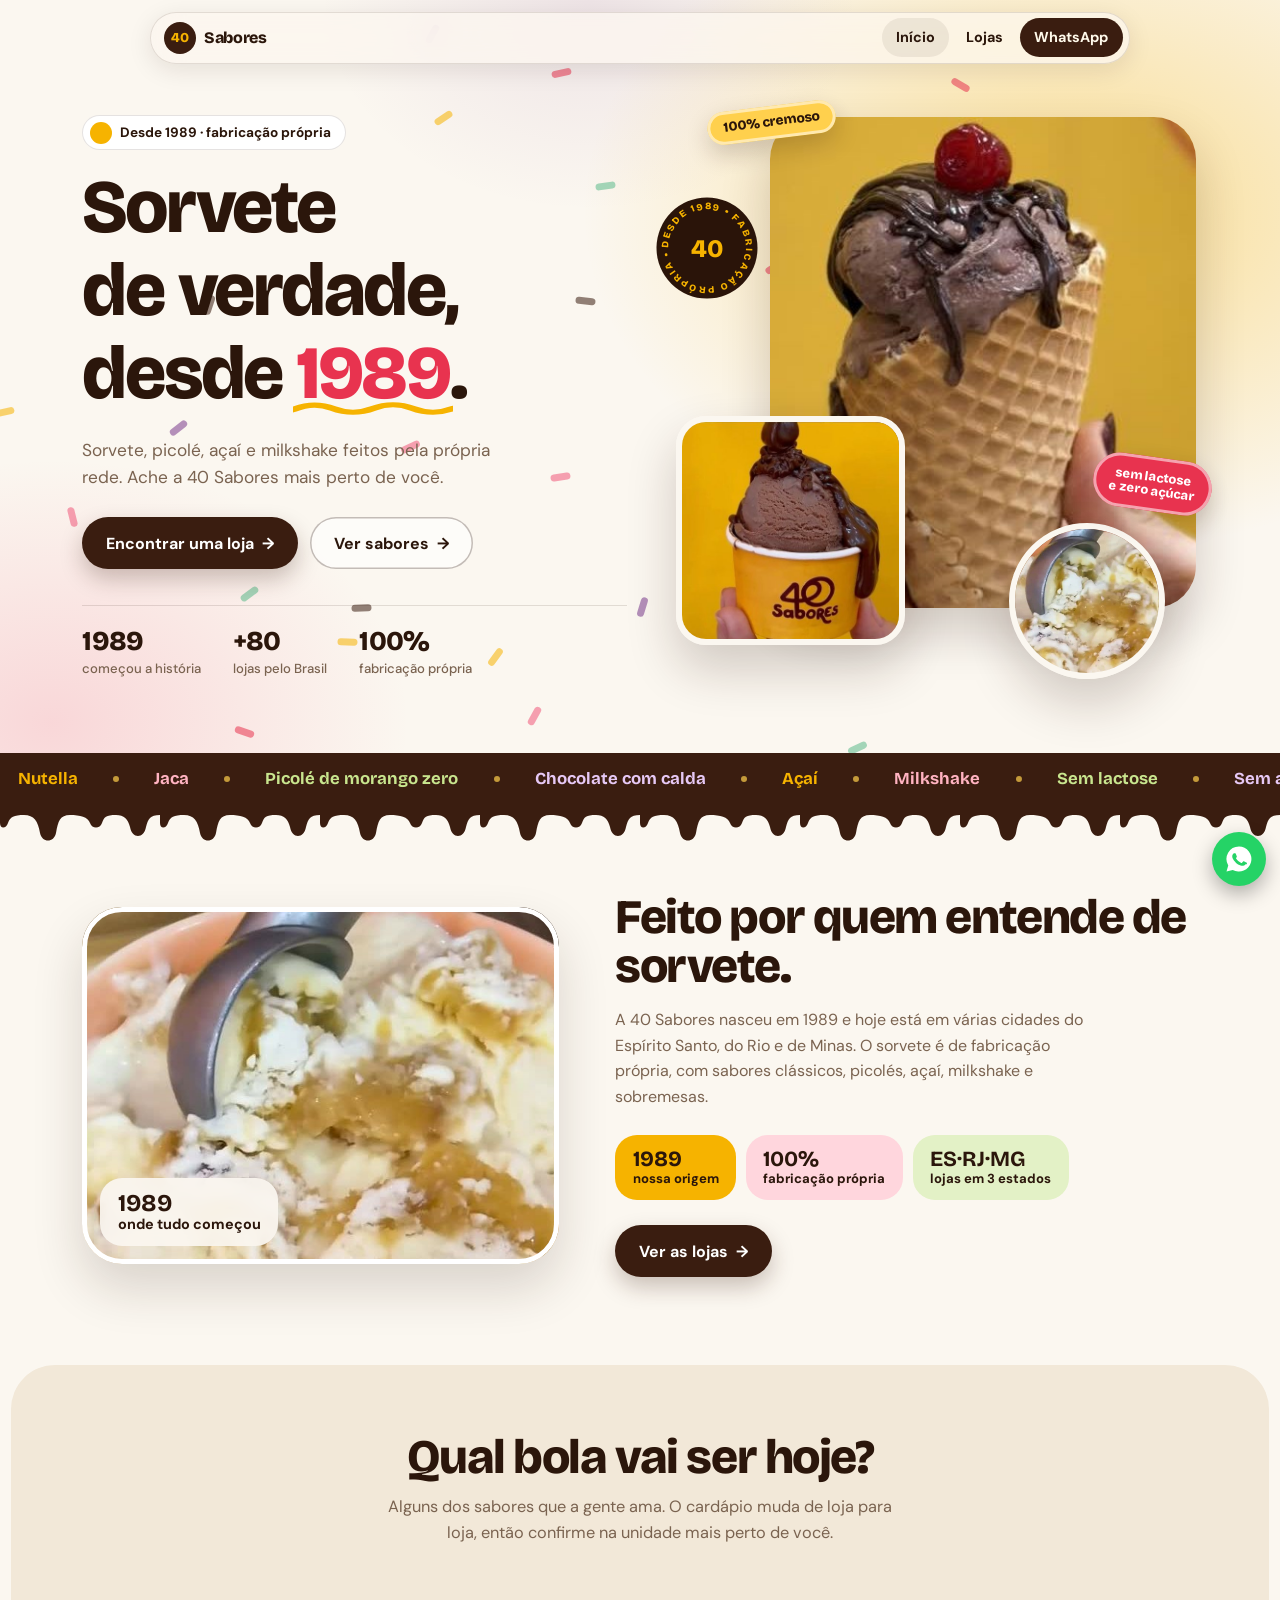
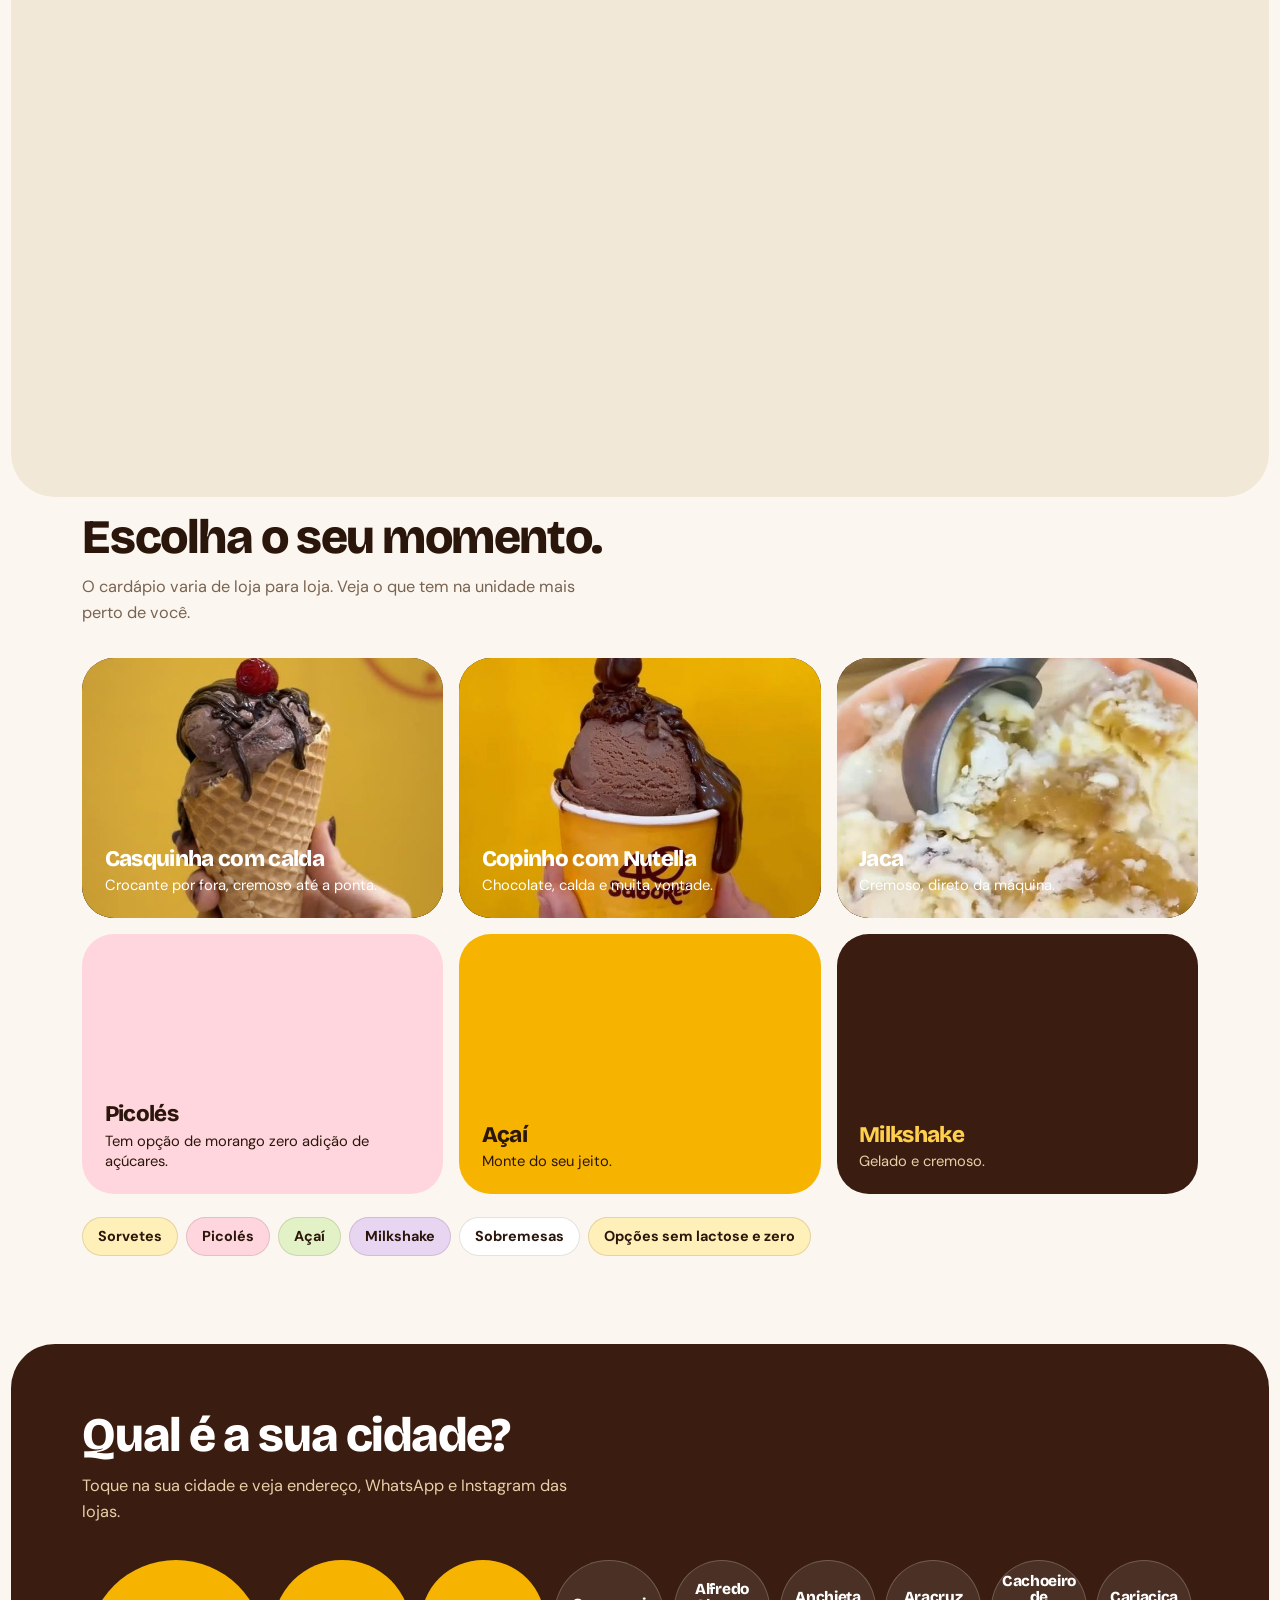
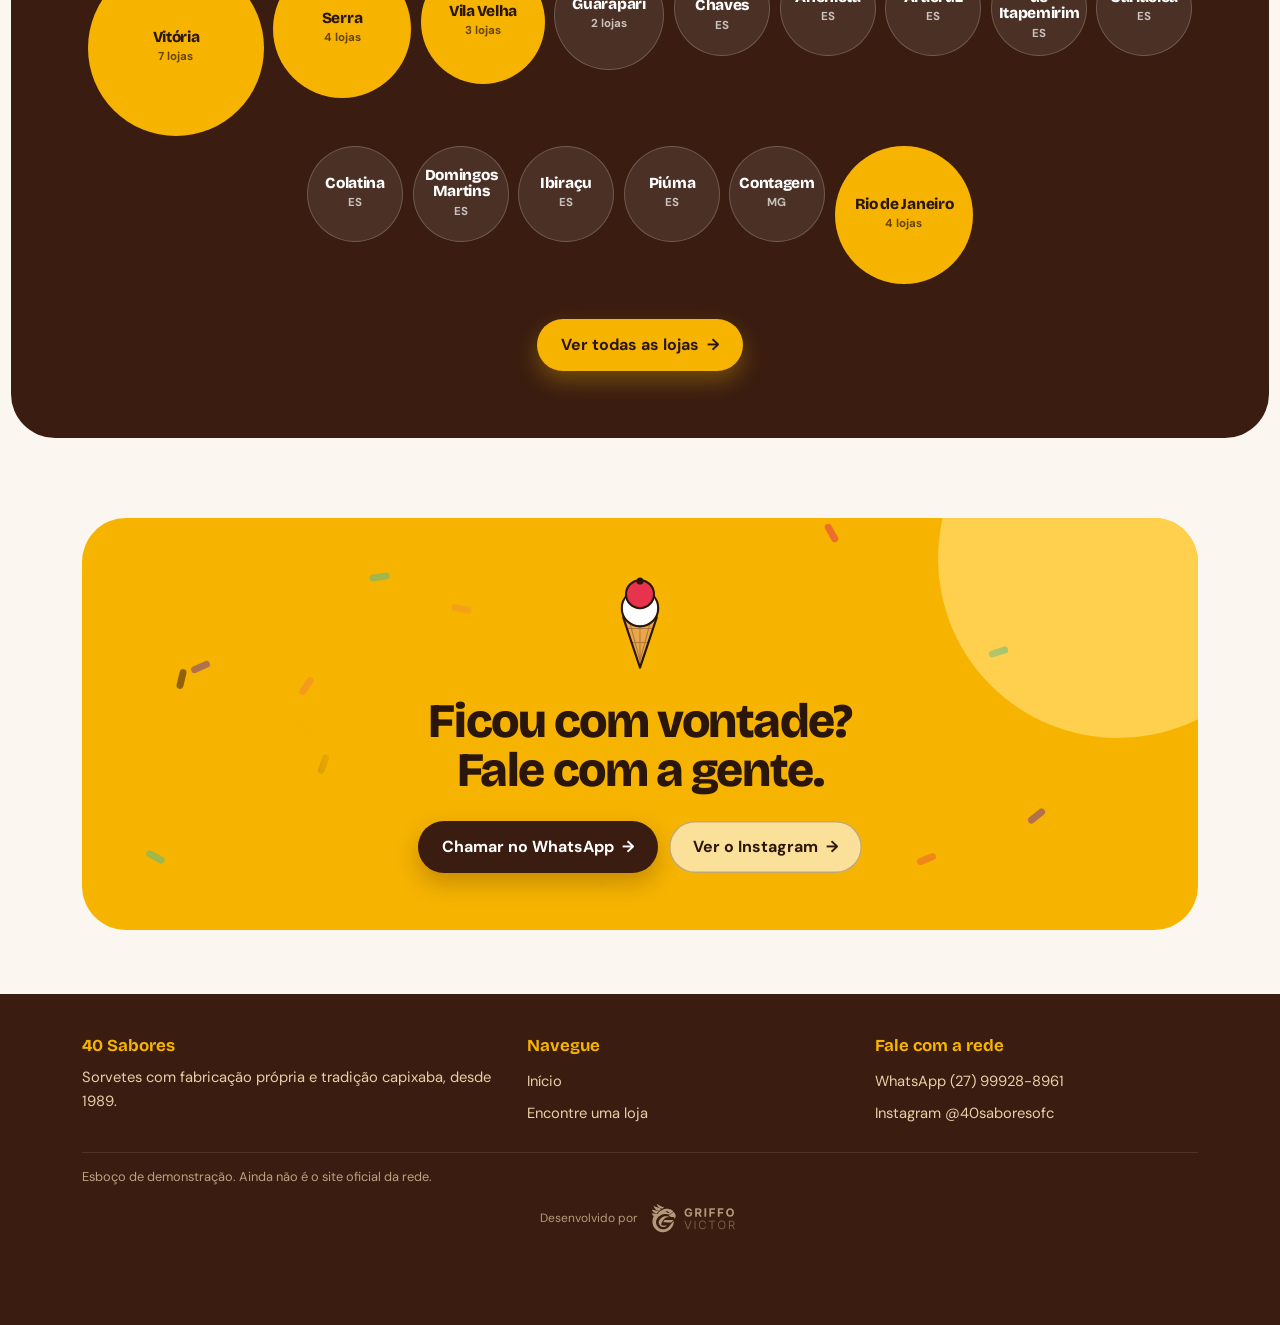
==== commit 1e8a978d: "Redesenha visual: granulado, chocolate escorrendo, vitrine de sabores e cores Co-Authored-By: Claude" ====
--- a/index.html
+++ b/index.html
@@ -2,12 +2,12 @@
 <title>40 Sabores — sorvete de verdade, desde 1989</title><meta name="description" content="40 Sabores: sorvete, picolé, açaí e milkshake com fabricação própria desde 1989. Encontre a loja mais perto de você.">
 <link rel="preconnect" href="https://fonts.googleapis.com"><link rel="preconnect" href="https://fonts.gstatic.com" crossorigin>
 <link href="https://fonts.googleapis.com/css2?family=Bricolage+Grotesque:opsz,wght@12..96,700;12..96,800&family=DM+Sans:wght@400;500;700;800&display=swap" rel="stylesheet">
-<link rel="stylesheet" href="estilo.css?v=9"></head><body>
+<link rel="stylesheet" href="estilo.css?v=13"></head><body>
 <main>
-<section class="hero"><div class="wrap">
+<section class="hero"><div class="conf" id="conf1" aria-hidden="true"></div><div class="wrap">
  <div>
   <div class="chips-top"><i></i>Desde 1989 · fabricação própria</div>
-  <h1><span class="l"><span>Sorvete</span></span><span class="l"><span>de verdade,</span></span><span class="l"><span>desde 1989.</span></span></h1>
+  <h1><span class="l"><span>Sorvete</span></span><span class="l"><span>de verdade,</span></span><span class="l"><span>desde <em>1989</em>.</span></span></h1>
   <p class="l-sub">Sorvete, picolé, açaí e milkshake feitos pela própria rede. Ache a 40 Sabores mais perto de você.</p>
   <div class="bt"><a class="btn b-esc" href="lojas.html">Encontrar uma loja</a><a class="btn b-lin" href="#sabores">Ver sabores</a></div>
   <div class="stats"><div><b>1989</b><span>começou a história</span></div><div><b data-n="80" data-pre="+">+80</b><span>lojas pelo Brasil</span></div><div><b>100%</b><span>fabricação própria</span></div></div>
@@ -16,7 +16,8 @@
   <figure class="pf pf1"><img src="foto-casquinha.jpg" alt="Casquinha com sorvete de chocolate, calda e cereja"></figure>
   <figure class="pf pf2"><img src="foto-copo.jpg" alt="Copinho 40 Sabores com sorvete de chocolate e calda" style="object-position:40% 50%"></figure>
   <figure class="pf pf3"><img src="foto-jaca.jpg" alt="Sorvete cremoso de jaca sendo servido"></figure>
-  <div class="selo" aria-hidden="true"><svg viewBox="0 0 140 140"><defs><path id="c" d="M70 70m-52 0a52 52 0 1 1 104 0a52 52 0 1 1 -104 0"/></defs><circle cx="70" cy="70" r="68" fill="#2A1409"/><text font-family="Bricolage Grotesque,Arial Black,sans-serif" font-weight="800" font-size="14.5" fill="#F6B300" letter-spacing="2.2"><textPath href="#c">DESDE 1989 • FABRICAÇÃO PRÓPRIA •</textPath></text><text x="70" y="82" text-anchor="middle" font-family="Bricolage Grotesque,Arial Black,sans-serif" font-weight="800" font-size="34" fill="#F6B300">40</text></svg></div>
+  <div class="adesivo a1" aria-hidden="true">sem lactose<br>e zero açúcar</div><div class="adesivo a2" aria-hidden="true">100% cremoso</div>
+  <div class="selo" aria-hidden="true"><svg viewBox="0 0 140 140"><defs><path id="c" d="M70 70m-52 0a52 52 0 1 1 104 0a52 52 0 1 1 -104 0"/></defs><circle cx="70" cy="70" r="68" fill="#2A1409"/><text font-family="Bricolage Grotesque,Arial Black,sans-serif" font-weight="800" font-size="13" fill="#F6B300"><textPath href="#c" textLength="320" lengthAdjust="spacing">DESDE 1989 • FABRICAÇÃO PRÓPRIA •</textPath></text><text x="70" y="82" text-anchor="middle" font-family="Bricolage Grotesque,Arial Black,sans-serif" font-weight="800" font-size="34" fill="#F6B300">40</text></svg></div>
  </div>
 </div></section>
 <div class="faixa" aria-label="Alguns sabores e produtos"><div class="trilho" id="trilho"></div></div>
@@ -25,7 +26,14 @@
  <div class="cardimg rv"><img src="foto-jaca.jpg" alt="Sorvete cremoso de jaca sendo servido"><div class="fl"><b>1989</b>onde tudo começou</div></div>
  <div class="rv"><h2>Feito por quem entende de sorvete.</h2>
   <p class="t">A 40 Sabores nasceu em 1989 e hoje está em várias cidades do Espírito Santo, do Rio e de Minas. O sorvete é de fabricação própria, com sabores clássicos, picolés, açaí, milkshake e sobremesas.</p>
+  <div class="pilares"><div class="pil p1"><b>1989</b>nossa origem</div><div class="pil p2"><b>100%</b>fabricação própria</div><div class="pil p3"><b>ES·RJ·MG</b>lojas em 3 estados</div></div>
   <div class="bt"><a class="btn b-esc" href="lojas.html">Ver as lojas</a></div></div>
+</div></section>
+
+<section class="vit"><div class="wrap">
+ <h2 class="rv">Qual bola vai ser hoje?</h2>
+ <p class="intro rv">Alguns dos sabores que a gente ama. O cardápio muda de loja para loja, então confirme na unidade mais perto de você.</p>
+ <div class="bolas" id="bolas"></div>
 </div></section>
 
 <section class="sab" id="sabores"><div class="wrap">
@@ -46,14 +54,16 @@
  <div class="bolhas" id="bolhas"></div>
  <div class="mais"><a class="btn b-gema" href="lojas.html">Ver todas as lojas</a></div></div></section>
 
-<section class="fale"><div class="wrap"><div class="caixa"><div class="cone" id="cone"></div>
+<section class="fale"><div class="wrap"><div class="caixa"><div class="conf" id="conf2" aria-hidden="true"></div><div class="cone" id="cone"></div>
  <h2>Ficou com vontade? Fale com a gente.</h2>
  <div class="bt"><a class="btn b-esc" target="_blank" rel="noopener" href="https://wa.me/5527999288961?text=Ol%C3%A1%2C%2040%20Sabores!%20Vim%20pelo%20site.">Chamar no WhatsApp</a><a class="btn b-lin" target="_blank" rel="noopener" href="https://www.instagram.com/40saboresofc/">Ver o Instagram</a></div>
 </div></div></section>
 </main>
-<script src="comum.js?v=9"></script><script>
+<script src="comum.js?v=10"></script><script>
 montarLayout("inicio");efeitosHome();
 const tr=document.getElementById("trilho");const bloco=SABORES.map(s=>"<span>"+s+"</span>").join("");tr.innerHTML=bloco+bloco;
 bolhas(document.getElementById("bolhas"),LOJAS,{href:c=>"lojas.html?q="+encodeURIComponent(c)});
 document.getElementById("cone").innerHTML=CONE;
+confete(document.getElementById("conf1"),26);confete(document.getElementById("conf2"),18);
+document.getElementById("bolas").innerHTML=BOLAS.map((b,i)=>`<div class="bola rv" style="--c:${b.t}"><div class="arte-b">${bolaSvg(b.c,b.e)}</div><b>${b.n}</b></div>`).join("");
 </script></body></html>
--- a/estilo.css
+++ b/estilo.css
@@ -1,4 +1,4 @@
-:root{--bg:#FBF7F0;--areia:#F2E8D8;--ink:#2B160B;--choc:#3A1D10;--gema:#F6B300;--gema2:#FFD04D;--morango:#E8334F;--suave:#7a6350;--linha:rgba(43,22,11,.12);
+:root{--bg:#FBF7F0;--areia:#F2E8D8;--ink:#2B160B;--choc:#3A1D10;--gema:#F6B300;--gema2:#FFD04D;--morango:#E8334F;--suave:#7a6350;--rosa:#FFD6DD;--pistache:#E3F1C6;--lilas:#E8D5F2;--creme:#FFEFB8;--linha:rgba(43,22,11,.12);
  --disp:"Bricolage Grotesque","Arial Black","Segoe UI",system-ui,sans-serif;--txt:"DM Sans","Segoe UI",system-ui,sans-serif}
 *{box-sizing:border-box;margin:0;padding:0}
 html{scroll-behavior:smooth;font-size:16px;overflow-x:hidden}
@@ -43,7 +43,7 @@
 .bt{display:flex;gap:.7rem;flex-wrap:wrap;margin-top:1.6rem}
 
 /* ===== hero ===== */
-.hero{position:relative;padding:7.2rem 0 3.5rem;overflow:hidden;isolation:isolate;background:radial-gradient(ellipse 60% 70% at 82% 30%,rgba(246,179,0,.3),transparent 70%),var(--bg)}
+.hero{position:relative;padding:7.2rem 0 4.5rem;overflow:hidden;isolation:isolate;background:radial-gradient(ellipse 55% 65% at 84% 28%,rgba(246,179,0,.38),transparent 70%),radial-gradient(ellipse 40% 50% at 4% 96%,rgba(240,87,122,.2),transparent 70%),radial-gradient(ellipse 30% 40% at 46% 0%,rgba(122,58,140,.1),transparent 70%),var(--bg)}
 .hero .wrap{display:grid;grid-template-columns:1.02fr .98fr;gap:3rem;align-items:center}
 .chips-top{display:inline-flex;align-items:center;gap:.5rem;margin-bottom:1.2rem;background:#fff;box-shadow:inset 0 0 0 1px var(--linha);padding:.4rem .9rem .4rem .5rem;border-radius:999px;font-weight:700;font-size:.85rem}
 .chips-top i{width:22px;height:22px;border-radius:50%;background:var(--gema);display:inline-block}
@@ -96,7 +96,7 @@
 .cd.foto:hover img{transform:scale(1.05)}
 .cd.foto::after{content:"";position:absolute;inset:0;background:linear-gradient(0deg,rgba(43,22,11,.8),transparent 60%)}
 .cd.foto>*{position:relative;z-index:2}
-.cd.a{background:var(--areia)}.cd.b{background:var(--gema)}.cd.c{background:var(--choc);color:var(--gema2)}
+.cd.a{background:var(--rosa)}.cd.b{background:var(--gema)}.cd.c{background:var(--choc);color:var(--gema2)}
 .cd.c p{color:#e8cfa8}
 .pills{display:flex;flex-wrap:wrap;gap:.5rem;margin-top:1.4rem}
 .pills span{background:#fff;font-weight:700;font-size:.9rem;padding:.5rem 1rem;border-radius:999px;box-shadow:inset 0 0 0 1px var(--linha)}
@@ -192,3 +192,55 @@
  *,*::before,*::after{animation:none!important;transition:none!important}
  .hero h1 .l span{transform:none}.l-sub,.hero .bt,.chips-top,.stats{opacity:1}.rv{opacity:1;transform:none}
 }
+
+/* ===== mais sabor (v10) ===== */
+.conf{position:absolute;inset:0;z-index:-1;pointer-events:none;overflow:hidden}
+.conf span{position:absolute;width:7px;height:20px;border-radius:99px;opacity:.55;animation:flutua var(--d,7s) ease-in-out var(--a,0s) infinite alternate}
+@keyframes flutua{from{translate:0 0}to{translate:8px -16px}}
+.hero h1 em{font-style:normal;position:relative;display:inline-block;color:var(--morango)}
+.hero h1 em::after{content:"";position:absolute;left:-2%;right:-2%;bottom:-.06em;height:.2em;background:url("data:image/svg+xml,%3Csvg xmlns='http://www.w3.org/2000/svg' viewBox='0 0 60 12' preserveAspectRatio='none'%3E%3Cpath d='M0 7 Q7.500 0 15 6 T30 6 T45 6 T60 6' fill='none' stroke='%23F6B300' stroke-width='4' stroke-linecap='round'/%3E%3C/svg%3E") center/100% 100% no-repeat}
+.adesivo{position:absolute;z-index:5;font-family:var(--disp);font-weight:800;line-height:1.1;text-align:center;border-radius:999px;box-shadow:0 10px 24px rgba(43,22,11,.2),inset 0 0 0 3px rgba(255,255,255,.55)}
+.a1{right:-3%;bottom:30%;background:var(--morango);color:#fff;font-size:.8rem;padding:.8rem 1rem;transform:rotate(8deg)}
+.a2{left:6%;top:-2%;background:var(--gema2);color:var(--ink);font-size:.85rem;padding:.55rem 1rem;transform:rotate(-7deg)}
+.selo{left:-4%;top:14%}
+
+/* chocolate escorrendo da faixa */
+.faixa{position:relative;z-index:2}
+.faixa::after{content:"";position:absolute;left:0;right:0;top:100%;height:36px;pointer-events:none;
+ background:url("data:image/svg+xml,%3Csvg xmlns='http://www.w3.org/2000/svg' viewBox='0 0 160 36' preserveAspectRatio='none'%3E%3Cpath d='M0 0H160V10C150 10 148 14 146 22C144 34 132 34 130 22C128 14 124 10 116 10C106 10 104 12 102 18C100 24 92 24 90 18C88 12 80 10 70 10C60 10 58 16 56 28C54 38 42 38 40 28C38 16 34 10 24 10C14 10 10 12 8 18C6 24 0 24 0 18Z' fill='%233A1D10'/%3E%3C/svg%3E") repeat-x 0 0/160px 36px}
+.trilho span:nth-child(4n+1){color:var(--gema)}.trilho span:nth-child(4n+2){color:#FFB3C1}.trilho span:nth-child(4n+3){color:#C8E58E}.trilho span:nth-child(4n){color:#E6C8F5}
+
+/* pilares */
+.pilares{display:flex;gap:.6rem;flex-wrap:wrap;margin-top:1.6rem}
+.pil{border-radius:22px;padding:.8rem 1.1rem;font-weight:700;font-size:.82rem;line-height:1.25;transition:transform .3s cubic-bezier(.3,1.6,.5,1)}
+.pil:hover{transform:translateY(-4px) rotate(-2deg)}
+.pil b{display:block;font-family:var(--disp);font-size:1.35rem;line-height:1.05}
+.p1{background:var(--gema)}.p2{background:var(--rosa)}.p3{background:var(--pistache)}
+.cardimg{transform:rotate(-1.6deg)}
+.cardimg::before{content:"";position:absolute;inset:0;border:5px solid #fff;border-radius:40px;z-index:2;pointer-events:none}
+
+/* vitrine de bolas */
+.vit{background:var(--areia);margin:0 .7rem;border-radius:44px;padding:4.2rem 0 4.4rem;text-align:center}
+.vit .intro{margin-left:auto;margin-right:auto}
+.bolas{display:grid;grid-template-columns:repeat(4,1fr);gap:14px;margin-top:2.4rem}
+.bola{background:var(--c);border-radius:32px;padding:1.4rem .6rem 1.1rem;display:flex;flex-direction:column;align-items:center;gap:.5rem;cursor:default;transition:transform .35s cubic-bezier(.3,1.6,.5,1),box-shadow .3s}
+.bola:hover{transform:translateY(-8px) rotate(-2deg);box-shadow:0 20px 36px rgba(43,22,11,.16)}
+.bola b{font-family:var(--disp);font-weight:800;font-size:1.1rem;letter-spacing:-.02em}
+.arte-b{width:110px;transition:transform .45s cubic-bezier(.3,1.8,.5,1)}
+.arte-b svg{display:block;width:100%;height:auto}
+.bola:hover .arte-b{transform:rotate(8deg) scale(1.1)}
+
+.pills span:nth-child(5n+1){background:var(--creme)}.pills span:nth-child(5n+2){background:var(--rosa)}.pills span:nth-child(5n+3){background:var(--pistache)}.pills span:nth-child(5n+4){background:var(--lilas)}
+.fale .caixa .conf{z-index:0}.fale .caixa>*:not(.conf){position:relative;z-index:1}
+.btn::after{content:"→";transition:transform .25s}.btn:hover::after{transform:translateX(4px)}
+.menu nav a.cta::after,.ph button::after,.busca .btn::after{content:none}
+.b-lin{background:rgba(255,255,255,.6)}
+
+@media(max-width:820px){
+ .bolas{grid-template-columns:repeat(2,1fr);gap:10px}.vit{border-radius:32px;margin:0 .5rem;padding:3rem 0}
+ .arte-b{width:88px}.a1{right:0;bottom:34%}.a2{left:2%}.cardimg{transform:none}
+ .pil{flex:1 1 30%}
+}
+@media(prefers-reduced-motion:reduce){.cardimg,.a1,.a2{transition:none}}
+.faixa{overflow:visible;overflow-x:clip}
+.fale .conf{-webkit-mask-image:radial-gradient(ellipse 38% 48% at 50% 55%,transparent 70%,#000 100%);mask-image:radial-gradient(ellipse 38% 48% at 50% 55%,transparent 70%,#000 100%)}
